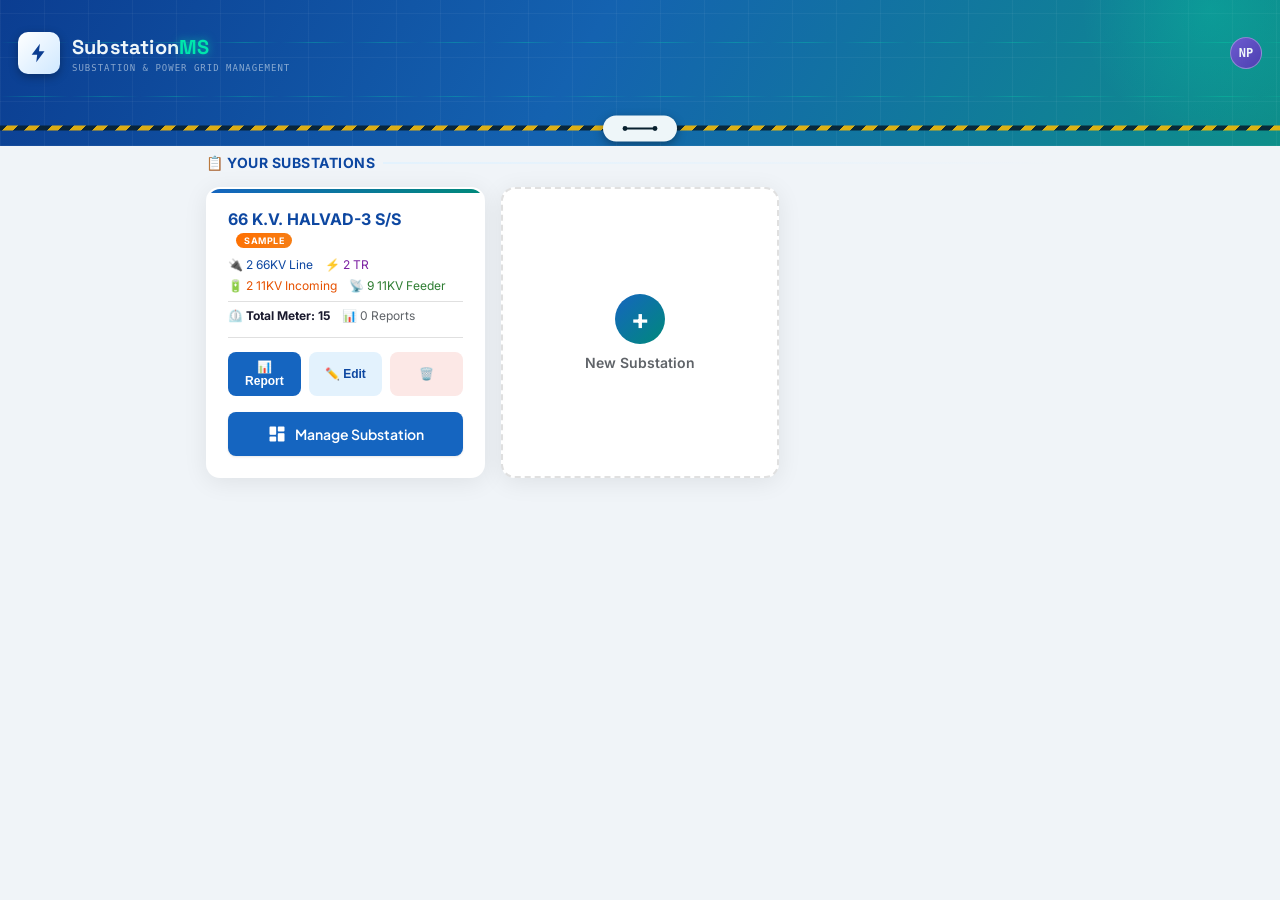
==== index.html @ 4f50a1b6 "feat: Replace top navigation bar with new header design and implement interactive features" ====
<!DOCTYPE html>

<html lang="en">
<head>
<meta charset="utf-8"/>
<meta content="width=device-width, initial-scale=1.0" name="viewport"/>
<title>66 KV Substation - Monthly Report App</title>
<link href="https://fonts.googleapis.com/css2?family=Inter:wght@400;500;600;700;800&amp;display=swap" rel="stylesheet"/>
<link href="https://fonts.googleapis.com/icon?family=Material+Icons+Round" rel="stylesheet"/>
<link href="https://fonts.googleapis.com/css2?family=Plus+Jakarta+Sans:wght@400;500;600;700;800&amp;display=swap" rel="stylesheet"/>
<link href="https://fonts.googleapis.com/css2?family=Space+Grotesk:wght@700&amp;display=swap" rel="stylesheet"/>
<script src="https://cdnjs.cloudflare.com/ajax/libs/html2pdf.js/0.10.1/html2pdf.bundle.min.js"></script>
<link href="css/variables.css" rel="stylesheet"/>
<link href="css/base.css?v=6" rel="stylesheet"/>
<link href="css/forms.css?v=2" rel="stylesheet"/>
<link href="css/dashboard.css?v=10" rel="stylesheet"/>
<link href="css/reports.css" rel="stylesheet"/>
<link href="css/maintenance.css" rel="stylesheet"/>
<link href="css/registers.css?v=4" rel="stylesheet"/>
<link href="css/responsive.css" rel="stylesheet"/>

</head>
<body>
<!-- ===== NEW HEADER ===== -->
<header class="sh-header" id="shHeader">
  <!-- ambient background — always running -->
  <div class="sh-grid"></div>
  <div class="sh-glow"></div>
  <div class="sh-busline b1"></div>
  <div class="sh-busline b2"></div>

  <!-- nameplate -->
  <div class="sh-nameplate">
    <button class="header-back" id="headerBack" onclick="navigateTo('dashboard')" style="display:none; flex-shrink:0; align-items:center; justify-content:center; width: 36px; height: 36px; border-radius: 8px; border: none; background: rgba(255,255,255,0.1); color: #fff; cursor: pointer; font-size: 20px; transition: background 0.2s;">
        <span class="material-icons-round" style="font-size: 20px;">arrow_back</span>
    </button>
    <div class="sh-mark">
      <svg viewBox="0 0 24 24" fill="none">
        <path d="M13 2L4 14h6l-1 8 9-12h-6l1-8z" fill="#0b3d91" />
      </svg>
      <span class="sh-mark-ring"></span>
    </div>
    <div class="sh-id">
      <span class="sh-name">Substation<span style="color: #00e6ac; font-weight: 900; text-shadow: 0 0 8px rgba(0,230,172,0.6);">MS</span></span>
      <span class="sh-tagline">SUBSTATION &amp; POWER GRID MANAGEMENT</span>
      <span id="headerTitle" style="display:none;"></span>
      <span id="headerSubtitle" style="display:none;"></span>
    </div>
    <div class="sh-user">NP</div>
  </div>

  <!-- hazard seam + isolator-lever control -->
  <div class="sh-seam" id="shSeam">
    <div class="sh-hazard"></div>
    <div
      class="sh-lever"
      id="shLever"
      role="button"
      aria-label="Open single line diagram"
    >
      <svg viewBox="0 0 48 18" width="48" height="18">
        <circle cx="9" cy="9" r="2.4" fill="#08202f" />
        <circle cx="39" cy="9" r="2.4" fill="#08202f" />
        <line
          id="shLeverLine"
          x1="9"
          y1="9"
          x2="39"
          y2="9"
          stroke="#08202f"
          stroke-width="2.2"
          stroke-linecap="round"
          style="transform-origin: 9px 9px;"
        />
      </svg>
    </div>
  </div>

  <!-- revealed SLD -->
  <div class="sh-sld-wrap" id="shSldWrap">
    <div class="sh-sld">
      <svg viewBox="0 0 350 300" xmlns="http://www.w3.org/2000/svg">
        <defs>
          <g id="sh-iso">
            <circle cx="0" cy="-7" r="1.8" fill="#eef6f9" />
            <line x1="0" y1="-7" x2="8" y2="7" stroke="#eef6f9" stroke-width="1.4" stroke-linecap="round" />
            <circle cx="8" cy="7" r="1.8" fill="#eef6f9" />
          </g>
          <g id="sh-cb">
            <rect x="-6" y="-6" width="12" height="12" fill="rgba(238,246,249,0.12)" stroke="#eef6f9" stroke-width="1.4" />
          </g>
          <g id="sh-la">
            <line x1="0" y1="0" x2="14" y2="0" stroke="#eef6f9" stroke-width="1.2" />
            <polygon points="14,-5 24,0 14,5" fill="#f2b705" />
            <line x1="24" y1="0" x2="24" y2="6" stroke="#eef6f9" stroke-width="1.2" />
            <line x1="19" y1="9" x2="29" y2="9" stroke="#eef6f9" stroke-width="1.2" />
            <line x1="21.2" y1="12" x2="26.8" y2="12" stroke="#eef6f9" stroke-width="1.2" />
          </g>
        </defs>

        <g stroke="rgba(238,246,249,0.85)" stroke-width="1.4" fill="none" stroke-linecap="round">
          <line x1="175" y1="26" x2="175" y2="2" />
          <line x1="164" y1="26" x2="175" y2="2" />
          <line x1="186" y1="26" x2="175" y2="2" />
          <line x1="166" y1="12" x2="184" y2="12" />
        </g>
        <text x="175" y="-2" text-anchor="middle" class="sh-lbl">66 KV INCOMING</text>

        <path d="M175,26 L175,44" stroke="rgba(238,246,249,0.9)" stroke-width="2" />
        <path d="M175,26 L175,44" class="sh-flow" stroke="#00e6ac" stroke-width="2" />
        <use href="#sh-la" x="175" y="44" />
        <text x="201" y="47" class="sh-lbl">LA</text>

        <path d="M175,44 L175,64" stroke="rgba(238,246,249,0.9)" stroke-width="2" />
        <path d="M175,44 L175,64" class="sh-flow" stroke="#00e6ac" stroke-width="2" />
        <use href="#sh-iso" x="167" y="71" />
        <text x="190" y="74" class="sh-lbl">LINE ISOLATOR</text>

        <path d="M175,78 L175,96" stroke="rgba(238,246,249,0.9)" stroke-width="2" />
        <path d="M175,78 L175,96" class="sh-flow" stroke="#00e6ac" stroke-width="2" />
        <use href="#sh-iso" x="167" y="103" />
        <text x="190" y="106" class="sh-lbl">BUS ISOLATOR</text>

        <path d="M175,110 L175,122" stroke="rgba(238,246,249,0.9)" stroke-width="2" />
        <path d="M175,110 L175,122" class="sh-flow" stroke="#00e6ac" stroke-width="2" />

        <line x1="45" y1="122" x2="305" y2="122" stroke="#f2b705" stroke-width="3.2" stroke-linecap="round" />
        <circle cx="175" cy="122" r="2.4" fill="#f2b705" />
        <text x="175" y="135" text-anchor="middle" class="sh-lbl-bus">66 KV BUS</text>

        <path d="M175,122 L175,146" stroke="rgba(238,246,249,0.9)" stroke-width="2" />
        <path d="M175,122 L175,146" class="sh-flow sh-slow" stroke="#00e6ac" stroke-width="2" />
        <use href="#sh-iso" x="167" y="153" />
        <text x="190" y="156" class="sh-lbl">TR ISOLATOR</text>

        <path d="M175,160 L175,176" stroke="rgba(238,246,249,0.9)" stroke-width="2" />
        <path d="M175,160 L175,176" class="sh-flow sh-slow" stroke="#00e6ac" stroke-width="2" />
        <use href="#sh-cb" x="175" y="182" />
        <text x="190" y="185" class="sh-lbl">TR BREAKER</text>

        <path d="M175,188 L175,200" stroke="rgba(238,246,249,0.9)" stroke-width="2" />
        <path d="M175,188 L175,200" class="sh-flow sh-slow" stroke="#00e6ac" stroke-width="2" />
        <use href="#sh-la" x="175" y="200" />
        <text x="201" y="203" class="sh-lbl">LA</text>

        <path d="M175,200 L175,214" stroke="rgba(238,246,249,0.9)" stroke-width="2" />
        <path d="M175,200 L175,214" class="sh-flow sh-slow" stroke="#00e6ac" stroke-width="2" />

        <circle cx="175" cy="226" r="12" fill="rgba(238,246,249,0.1)" stroke="#eef6f9" stroke-width="1.6" />
        <circle cx="175" cy="242" r="12" fill="rgba(238,246,249,0.1)" stroke="#eef6f9" stroke-width="1.6" />
        <text x="201" y="236" class="sh-lbl">TRANSFORMER</text>
        <text x="201" y="245" class="sh-lbl-mini">66 / 11 KV</text>

        <path d="M175,254 L175,268" stroke="rgba(238,246,249,0.9)" stroke-width="2" />
        <path d="M175,254 L175,268" class="sh-flow" stroke="#5be8ff" stroke-width="2" />

        <line x1="70" y1="268" x2="280" y2="268" stroke="#f2b705" stroke-width="3" stroke-linecap="round" />
        <circle cx="175" cy="268" r="2.2" fill="#f2b705" />
        <text x="175" y="281" text-anchor="middle" class="sh-lbl-bus">11 KV BUS</text>

        <path d="M100,268 C90,280 82,285 70,290" stroke="rgba(238,246,249,0.85)" stroke-width="1.3" />
        <path d="M100,268 C90,280 82,285 70,290" class="sh-flow" stroke="#5be8ff" stroke-width="1.3" />
        <path d="M175,272 L175,292" stroke="rgba(238,246,249,0.85)" stroke-width="1.3" />
        <path d="M175,272 L175,292" class="sh-flow sh-slow" stroke="#5be8ff" stroke-width="1.3" />
        <path d="M250,268 C260,280 268,285 280,290" stroke="rgba(238,246,249,0.85)" stroke-width="1.3" />
        <path d="M250,268 C260,280 268,285 280,290" class="sh-flow" stroke="#5be8ff" stroke-width="1.3" />

        <text x="175" y="299" text-anchor="middle" class="sh-lbl-mini">11 KV FEEDERS TO DISTRIBUTION</text>
      </svg>
    </div>
  </div>
</header>
<main id="main-content"></main>
<!-- ===== PAGE: Dashboard Overview ===== -->

<!-- ===== PAGE: Substations (Main App) ===== -->
<!-- /pageSubstations -->
<!-- ===== PAGE: Reports ===== -->

<!-- ===== PAGE: Notifications ===== -->

<!-- ===== PAGE: Settings ===== -->

<!-- ===== GENERIC REGISTER MODAL ===== -->
<div class="modal" id="genericRegisterModal">
    <div class="modal-content" style="max-width: 700px;">
        <div class="modal-header">
            <h2 class="modal-title">Register Entry Form</h2>
            <button class="modal-close" onclick="closeRegisterEntryModal()">
                <span class="material-icons-round">close</span>
            </button>
        </div>
        <div class="modal-body">
            <div class="form-grid">
                <div class="form-group">
                    <label class="form-label">Entry Date *</label>
                    <input type="date" class="form-control" id="regEntryDate" required>
                </div>
                <div class="form-group">
                    <label class="form-label">Entry Time *</label>
                    <input type="time" class="form-control" id="regEntryTime" required>
                </div>
                <div class="form-group">
                    <label class="form-label">Shift *</label>
                    <select class="form-control" id="regEntryShift" required>
                        <option value="">Select Shift</option>
                        <option value="1">Shift 1 (08:00 to 16:00)</option>
                        <option value="2">Shift 2 (16:00 to 00:00)</option>
                        <option value="3">Shift 3 (00:00 to 08:00)</option>
                        <option value="G">General Shift</option>
                    </select>
                </div>
                <div class="form-group">
                    <label class="form-label">Created By</label>
                    <input type="text" class="form-control" value="Nupesh Patel" disabled>
                </div>
                
                <!-- Dynamic Fields Placeholder -->
                <div id="dynamicFormFieldsContainer" style="display: contents;">
                    <!-- Register specific fields injected here via registersModule.js -->
                </div>

                <div class="form-group" style="grid-column: 1 / -1;">
                    <label class="form-label">Remarks / Description</label>
                    <textarea class="form-control" id="regEntryRemarks" rows="3" placeholder="Enter remarks or detailed description..."></textarea>
                </div>
                <div class="form-group" style="grid-column: 1 / -1;">
                    <label class="form-label">Attachments (Images/Documents)</label>
                    <input type="file" class="form-control" multiple>
                    <small style="color: var(--text-secondary); margin-top: 4px; display: block;">Supported files: JPG, PNG, PDF (Max 5MB)</small>
                </div>
            </div>
        </div>
        <div class="modal-footer">
            <button class="btn btn-outline" onclick="closeRegisterEntryModal()">Cancel</button>
            <button class="btn btn-outline">Save Draft</button>
            <button class="btn btn-primary" onclick="saveRegisterEntry()">Submit Entry</button>
        </div>
    </div>
</div>

<!-- Toast -->
<div class="toast" id="toast"></div>
<script src="js/pages/pageSubstations.js?v=11"></script><script src="js/pages/pageSettings.js"></script><script src="js/utils.js?v=19"></script>
<script src="js/dashboard.js"></script>
<script src="js/setup.js"></script>
<script src="js/reports.js?v=2"></script>
<script src="js/config/registerFieldsConfig.js?v=7"></script>
<script src="js/pages/registersModule.js?v=13"></script>
<script src="js/maintenance.js"></script>
<script src="js/app.js?v=3"></script>

</body>
</html>
---- css/variables.css ----
/* ===== CSS VARIABLES ===== */
        :root {
            --primary: #1565c0;
            --primary-dark: #0d47a1;
            --primary-light: #e3f2fd;
            --accent: #00897b;
            --accent-dark: #00695c;
            --success: #2e7d32;
            --danger: #c62828;
            --danger-light: #ffebee;
            --warning: #f57f17;
            --bg: #f0f4f8;
            --card: #ffffff;
            --text: #1a1a2e;
            --text-secondary: #5f6368;
            --border: #e0e0e0;
            --shadow: 0 4px 24px rgba(0,0,0,0.08);
            --shadow-lg: 0 8px 40px rgba(0,0,0,0.12);
            --radius: 14px;
            --radius-sm: 8px;
            --transition: 0.3s cubic-bezier(0.4, 0, 0.2, 1);
            --nav-height: 64px;
            --primary-hover: #f0f6ff;
            --surface: #ffffff;
            --surface-variant: #f5f7fa;
            --on-surface: #1d1d1f;
            --on-surface-secondary: #5f6368;
            --on-surface-tertiary: #9aa0a6;
            --border-light: #f1f3f4;
            --shadow-sm: 0 1px 3px rgba(0,0,0,0.06), 0 1px 2px rgba(0,0,0,0.04);
            --shadow-md: 0 4px 16px rgba(0,0,0,0.08), 0 1px 4px rgba(0,0,0,0.04);
            --shadow-xl: 0 20px 60px rgba(0,0,0,0.15);
            --radius-xs: 6px;
            --radius-full: 100px;
            --transition-smooth: 0.3s cubic-bezier(0.4, 0, 0.2, 1);
            --badge-bg: #d93025;
            --danger-light: #fce8e6;
        }
---- css/base.css ----
/* ===== RESET & BASE ===== */
        *, *::before, *::after { box-sizing: border-box; margin: 0; padding: 0; }
        body {
            font-family: 'Inter', -apple-system, BlinkMacSystemFont, sans-serif;
            background: var(--bg);
            color: var(--text);
            min-height: 100vh;
            -webkit-tap-highlight-color: transparent;
        }

        /* ===== APP HEADER ===== */
        .app-header {
            background: linear-gradient(135deg, #0d47a1 0%, #1565c0 40%, #00897b 100%);
            color: white;
            padding: 20px;
            text-align: center;
            position: relative;
            top: auto;
            z-index: 99;
            box-shadow: 0 4px 20px rgba(13,71,161,0.3);
        }
        .app-header h1 {
            font-size: 20px;
            font-weight: 800;
            letter-spacing: 0.5px;
            display: flex;
            align-items: center;
            justify-content: center;
            gap: 8px;
        }
        .app-header .subtitle {
            font-size: 12px;
            opacity: 0.85;
            margin-top: 4px;
            font-weight: 500;
        }
        .header-back {
            position: absolute;
            left: 16px;
            top: 50%;
            transform: translateY(-50%);
            background: rgba(255,255,255,0.2);
            border: none;
            color: white;
            width: 38px;
            height: 38px;
            border-radius: 50%;
            font-size: 20px;
            cursor: pointer;
            display: flex;
            align-items: center;
            justify-content: center;
            transition: var(--transition);
            backdrop-filter: blur(4px);
        }
        .header-back:hover { background: rgba(255,255,255,0.35); }
        .header-back:active { transform: translateY(-50%) scale(0.92); }

        /* ===== CONTENT AREA ===== */
        .content { max-width: 900px; margin: 0 auto; padding: 40px 16px 100px 16px; }

        /* ===== VIEW TRANSITIONS ===== */
        .view { display: none; animation: fadeSlideIn 0.35s ease; }
        .view.active { display: block; }
        @keyframes fadeSlideIn {
            from { opacity: 0; transform: translateY(16px); }
            to { opacity: 1; transform: translateY(0); }
        }

        /* ===== SECTION TITLE ===== */
        .section-title {
            font-size: 14px;
            font-weight: 700;
            color: var(--primary-dark);
            margin: 0px 0 16px;
            display: flex;
            align-items: center;
            gap: 8px;
            text-transform: uppercase;
            letter-spacing: 0.5px;
        }
        .section-title::after {
            content: '';
            flex: 1;
            height: 2px;
            background: linear-gradient(90deg, var(--primary-light), transparent);
        }

        /* ===== BUTTONS ===== */
        .btn {
            display: inline-flex;
            align-items: center;
            justify-content: center;
            gap: 6px;
            padding: 12px 24px;
            border: none;
            border-radius: var(--radius-sm);
            font-size: 14px;
            font-weight: 600;
            font-family: 'Inter', sans-serif;
            cursor: pointer;
            transition: var(--transition);
            text-transform: uppercase;
            letter-spacing: 0.3px;
        }
        .btn:active { transform: scale(0.96); }
        .btn-primary { background: linear-gradient(135deg, var(--primary), var(--primary-dark)); color: white; }
        .btn-primary:hover { box-shadow: 0 4px 16px rgba(21,101,192,0.3); }
        .btn-success { background: linear-gradient(135deg, var(--success), var(--accent-dark)); color: white; }
        .btn-success:hover { box-shadow: 0 4px 16px rgba(46,125,50,0.3); }
        .btn-danger { background: var(--danger); color: white; }
        .btn-danger:hover { box-shadow: 0 4px 16px rgba(198,40,40,0.3); }
        .btn-outline {
            background: transparent;
            color: var(--primary);
            border: 2px solid var(--primary);
        }
        .btn-outline:hover { background: var(--primary-light); }
        .btn-add {
            background: var(--primary-light);
            color: var(--primary-dark);
            padding: 10px 16px;
            font-size: 13px;
            width: 100%;
            border: 2px dashed var(--primary);
            border-radius: var(--radius-sm);
        }
        .btn-add:hover { background: #bbdefb; }
        .btn-group { display: flex; gap: 10px; flex-wrap: wrap; margin-top: 20px; }
        .btn-group .btn { flex: 1; min-width: 120px; }

        /* ===== TOAST ===== */
        .toast {
            position: fixed;
            bottom: 30px;
            left: 50%;
            transform: translateX(-50%) translateY(100px);
            background: #323232;
            color: white;
            padding: 14px 28px;
            border-radius: 50px;
            font-size: 14px;
            font-weight: 600;
            z-index: 9999;
            transition: transform 0.4s cubic-bezier(0.4, 0, 0.2, 1);
            box-shadow: 0 6px 20px rgba(0,0,0,0.25);
        }
        .toast.show { transform: translateX(-50%) translateY(0); }

        /* ===== EMPTY STATE ===== */
        .empty-state {
            text-align: center;
            padding: 40px 20px;
            color: var(--text-secondary);
        }
        .empty-state .empty-icon { font-size: 48px; margin-bottom: 12px; opacity: 0.5; }
        .empty-state p { font-size: 14px; }

        /* ===== SAMPLE BADGE ===== */
        .badge-sample {
            display: inline-block;
            background: linear-gradient(135deg, #ff6f00, #f57f17);
            color: white;
            font-size: 9px;
            font-weight: 700;
            padding: 2px 8px;
            border-radius: 20px;
            text-transform: uppercase;
            letter-spacing: 0.5px;
            margin-left: 8px;
            vertical-align: middle;
        }

        /* ===== SH HEADER (REPLACED TOP NAV) ===== */
        .sh-header {
          position: relative;
          overflow: hidden;
          padding: 0;
          transition-property: height;
          transition-timing-function: cubic-bezier(0.65, 0, 0.35, 1);
          background: linear-gradient(120deg, #0b3d91 0%, #1462b0 45%, #0e8f8a 100%);
          font-family: 'Inter', sans-serif;
          width: 100%;
          z-index: 1000;
        }

        .sh-grid {
          position: absolute; inset: 0;
          background-image:
            repeating-linear-gradient(90deg, rgba(255,255,255,0.045) 0 1px, transparent 1px 44px),
            repeating-linear-gradient(0deg, rgba(255,255,255,0.045) 0 1px, transparent 1px 44px);
          animation: shGridDrift 20s linear infinite;
        }
        @keyframes shGridDrift {
          0% { background-position: 0 0, 0 0; }
          100% { background-position: 44px 44px, 44px 44px; }
        }

        .sh-glow {
          position: absolute; width: 260px; height: 260px; border-radius: 50%;
          top: -120px; right: -60px;
          background: radial-gradient(circle, rgba(0,230,172,0.22) 0%, transparent 70%);
          animation: shBreathe 6s ease-in-out infinite;
        }
        @keyframes shBreathe { 0%,100% { opacity: 0.6; transform: scale(1); } 50% { opacity: 1; transform: scale(1.08); } }

        .sh-busline {
          position: absolute; left: 0; right: 0; height: 1px;
          background: linear-gradient(90deg, transparent, rgba(0,230,172,0.55), transparent);
          background-size: 70px 100%;
          animation: shBusFlow 3.2s linear infinite;
          opacity: 0.5;
        }
        .sh-busline.b1 { top: 42px; animation-duration: 3.6s; }
        .sh-busline.b2 { top: 96px; animation-duration: 2.8s; animation-delay: 0.8s; }
        @keyframes shBusFlow { 0% { background-position: -70px 0; } 100% { background-position: 500px 0; } }

        .sh-nameplate {
          position: relative; z-index: 3;
          display: flex; align-items: center; gap: 12px;
          padding: 18px 18px 20px;
          height: 108px; /* 128 - 20 */
          box-sizing: border-box;
        }
        .sh-mark {
          position: relative; flex-shrink: 0;
          width: 42px; height: 42px; border-radius: 10px;
          background: linear-gradient(135deg, #ffffff 0%, #cfe8ff 100%);
          display: flex; align-items: center; justify-content: center;
          box-shadow: 0 3px 10px rgba(0,0,0,0.3);
        }
        .sh-mark svg { width: 22px; height: 22px; }
        .sh-mark-ring {
          position: absolute; inset: -4px; border-radius: 14px;
          border: 1.5px solid rgba(124,255,203,0.75);
          opacity: 0; animation: shRing 2.4s ease-out infinite;
        }
        @keyframes shRing { 0% { opacity: 0.6; transform: scale(0.88); } 70%,100% { opacity: 0; transform: scale(1.3); } }

        .sh-id { display: flex; flex-direction: column; gap: 3px; min-width: 0; flex: 1; }
        .sh-name {
          font-family: 'Space Grotesk', sans-serif; font-weight: 700;
          font-size: 20px; color: #eef6f9; letter-spacing: 0.2px;
        }
        .sh-tagline {
          font-family: 'IBM Plex Mono', monospace; font-weight: 500;
          font-size: 9px; letter-spacing: 1px; color: rgba(238,246,249,0.55);
          white-space: nowrap; overflow: hidden; text-overflow: ellipsis;
        }
        .sh-user {
          flex-shrink: 0; width: 32px; height: 32px; border-radius: 50%;
          background: linear-gradient(135deg, #6d5bd0, #4c3fb0);
          color: #eef6f9; font-family: 'IBM Plex Mono', monospace; font-weight: 600; font-size: 12px;
          display: flex; align-items: center; justify-content: center;
          border: 1.5px solid rgba(238,246,249,0.35);
        }

        .sh-seam {
          position: absolute; left: 0; right: 0; z-index: 5;
          transform: translateY(-50%);
          transition: top 0.48s cubic-bezier(0.65,0,0.35,1);
        }
        .sh-hazard {
          height: 5px;
          background: repeating-linear-gradient(-45deg, #f2b705 0 8px, #08202f 8px 16px);
          opacity: 0.9;
        }
        .sh-lever {
          position: absolute; top: 50%; left: 50%; transform: translate(-50%, -50%);
          display: flex; align-items: center; justify-content: center;
          width: 74px; height: 26px;
          background: #eef6f9;
          border-radius: 999px;
          box-shadow: 0 3px 10px rgba(0,0,0,0.35);
          cursor: grab; touch-action: none;
        }
        .sh-lever.is-dragging { cursor: grabbing; box-shadow: 0 5px 14px rgba(0,0,0,0.45); }

        .sh-sld-wrap { position: absolute; left: 0; right: 0; overflow: hidden; z-index: 2; }
        .sh-sld { width: 100%; padding: 6px 14px 0; box-sizing: border-box; }
        .sh-sld svg { width: 100%; height: auto; display: block; max-width: 500px; margin: 0 auto; }

        .sh-flow { stroke-dasharray: 5 6; animation: shDash 1.1s linear infinite; }
        .sh-flow.sh-slow { animation-duration: 1.5s; }
        @keyframes shDash { to { stroke-dashoffset: -110; } }

        .sh-lbl { font-family: 'IBM Plex Mono', monospace; font-size: 7px; font-weight: 600; fill: rgba(238,246,249,0.9); letter-spacing: 0.2px; }
        .sh-lbl-mini { font-family: 'IBM Plex Mono', monospace; font-size: 6px; font-weight: 500; fill: rgba(238,246,249,0.55); letter-spacing: 0.2px; }
        .sh-lbl-bus { font-family: 'Space Grotesk', sans-serif; font-size: 8.5px; font-weight: 700; fill: #f2b705; }

        @media (prefers-reduced-motion: reduce) {
          .sh-grid, .sh-glow, .sh-busline, .sh-mark-ring, .sh-flow { animation: none !important; }
        }

        /* === CENTER: Navigation Menu === */
        .nav-menu {
            display: flex;
            align-items: center;
            gap: 2px;
            margin: 0 auto;
            padding: 0 16px;
        }
        .nav-menu-item {
            display: flex;
            align-items: center;
            gap: 7px;
            padding: 8px 16px;
            border-radius: var(--radius-sm);
            text-decoration: none;
            font-size: 13.5px;
            font-weight: 600;
            color: var(--on-surface-secondary);
            transition: all var(--transition);
            position: relative;
            white-space: nowrap;
            cursor: pointer;
            border: none;
            background: none;
            letter-spacing: -0.01em;
        }
        .nav-menu-item .material-icons-round {
            font-size: 19px;
            transition: color var(--transition);
        }
        .nav-menu-item:hover {
            background: var(--primary-hover);
            color: var(--primary);
        }
        .nav-menu-item::after {
            content: '';
            position: absolute;
            bottom: -12px;
            left: 50%;
            transform: translateX(-50%) scaleX(0);
            width: 60%;
            height: 3px;
            background: var(--primary);
            border-radius: 3px 3px 0 0;
            transition: transform var(--transition-smooth);
        }
        .nav-menu-item.active {
            color: var(--primary);
            background: var(--primary-light);
        }
        .nav-menu-item.active::after {
            transform: translateX(-50%) scaleX(1);
        }
        .nav-menu-item:active {
            transform: scale(0.96);
        }

        /* === RIGHT: Actions === */
        .nav-actions {
            display: flex;
            align-items: center;
            gap: 6px;
            flex-shrink: 0;
        }

        /* Search Bar */
        .nav-search {
            position: relative;
            margin-right: 4px;
        }
        .nav-search-input {
            width: 220px;
            padding: 9px 14px 9px 38px;
            border: 1.5px solid var(--border);
            border-radius: var(--radius-full);
            font-size: 13px;
            font-family: inherit;
            font-weight: 500;
            color: var(--on-surface);
            background: var(--surface-variant);
            transition: all var(--transition-smooth);
            outline: none;
        }
        .nav-search-input::placeholder {
            color: var(--on-surface-tertiary);
        }
        .nav-search-input:focus {
            width: 280px;
            background: var(--surface);
            border-color: var(--primary);
            box-shadow: 0 0 0 3px rgba(21,101,192,0.1);
        }
        .nav-search-icon {
            position: absolute;
            left: 12px;
            top: 50%;
            transform: translateY(-50%);
            color: var(--on-surface-tertiary);
            font-size: 18px;
            pointer-events: none;
            transition: color var(--transition);
        }
        .nav-search-input:focus + .nav-search-icon {
            color: var(--primary);
        }
        .search-shortcut {
            position: absolute;
            right: 10px;
            top: 50%;
            transform: translateY(-50%);
            padding: 2px 7px;
            font-size: 10px;
            font-weight: 700;
            color: var(--on-surface-tertiary);
            background: var(--surface);
            border: 1px solid var(--border);
            border-radius: 4px;
            pointer-events: none;
            letter-spacing: 0.5px;
        }

        /* Icon Buttons */
        .nav-icon-btn {
            position: relative;
            display: flex;
            align-items: center;
            justify-content: center;
            width: 40px;
            height: 40px;
            border: none;
            background: transparent;
            border-radius: 50%;
            cursor: pointer;
            color: var(--on-surface-secondary);
            font-size: 22px;
            transition: all var(--transition);
        }
        .nav-icon-btn:hover {
            background: var(--surface-variant);
            color: var(--on-surface);
        }
        .nav-icon-btn:active {
            transform: scale(0.92);
            background: var(--border-light);
        }
        /* Ripple effect */
        .nav-icon-btn::before {
            content: '';
            position: absolute;
            inset: 0;
            border-radius: 50%;
            background: var(--primary);
            opacity: 0;
            transform: scale(0);
            transition: all 0.4s ease;
        }
        .nav-icon-btn:active::before {
            opacity: 0.1;
            transform: scale(1);
            transition: 0s;
        }

        /* Notification Badge */
        .nav-badge {
            position: absolute;
            top: 6px;
            right: 6px;
            min-width: 18px;
            height: 18px;
            padding: 0 5px;
            background: var(--badge-bg);
            color: white;
            font-size: 10px;
            font-weight: 800;
            border-radius: 10px;
            display: flex;
            align-items: center;
            justify-content: center;
            border: 2px solid var(--surface);
            line-height: 1;
            animation: badgePop 0.3s cubic-bezier(0.4, 0, 0.2, 1);
        }
        @keyframes badgePop {
            0% { transform: scale(0); }
            60% { transform: scale(1.2); }
            100% { transform: scale(1); }
        }

        /* Divider */
        .nav-divider {
            width: 1px;
            height: 28px;
            background: var(--border);
            margin: 0 6px;
            flex-shrink: 0;
        }

        /* === Profile Section === */
        .nav-profile {
            display: flex;
            align-items: center;
            gap: 10px;
            padding: 5px 10px 5px 5px;
            border-radius: var(--radius-full);
            cursor: pointer;
            transition: all var(--transition);
            position: relative;
            border: none;
            background: none;
        }
        .nav-profile:hover {
            background: var(--surface-variant);
        }
        .nav-profile-avatar {
            width: 34px;
            height: 34px;
            border-radius: 50%;
            background: linear-gradient(135deg, #667eea, #764ba2);
            display: flex;
            align-items: center;
            justify-content: center;
            color: white;
            font-size: 14px;
            font-weight: 700;
            flex-shrink: 0;
            box-shadow: 0 2px 6px rgba(102,126,234,0.3);
        }
        .nav-profile-info {
            text-align: left;
            line-height: 1;
        }
        .nav-profile-name {
            font-size: 13px;
            font-weight: 700;
            color: var(--on-surface);
            margin-bottom: 2px;
        }
        .nav-profile-role {
            font-size: 10.5px;
            font-weight: 500;
            color: var(--on-surface-tertiary);
            letter-spacing: 0.02em;
        }
        .nav-profile-arrow {
            font-size: 18px;
            color: var(--on-surface-tertiary);
            transition: transform var(--transition);
        }
        .nav-profile.open .nav-profile-arrow {
            transform: rotate(180deg);
        }

        /* === Profile Dropdown === */
        .profile-dropdown {
            position: absolute;
            top: calc(100% + 8px);
            right: 0;
            width: 240px;
            background: var(--surface);
            border: 1px solid var(--border);
            border-radius: var(--radius);
            box-shadow: var(--shadow-lg);
            opacity: 0;
            visibility: hidden;
            transform: translateY(-8px) scale(0.97);
            transition: all var(--transition-smooth);
            overflow: hidden;
            z-index: 1001;
        }
        .profile-dropdown.show {
            opacity: 1;
            visibility: visible;
            transform: translateY(0) scale(1);
        }
        .dropdown-header {
            padding: 16px;
            border-bottom: 1px solid var(--border-light);
            display: flex;
            align-items: center;
            gap: 12px;
        }
        .dropdown-header-avatar {
            width: 42px;
            height: 42px;
            border-radius: 50%;
            background: linear-gradient(135deg, #667eea, #764ba2);
            display: flex;
            align-items: center;
            justify-content: center;
            color: white;
            font-size: 16px;
            font-weight: 700;
            flex-shrink: 0;
        }
        .dropdown-header-info {
            min-width: 0;
        }
        .dropdown-header-name {
            font-size: 14px;
            font-weight: 700;
            color: var(--on-surface);
            white-space: nowrap;
            overflow: hidden;
            text-overflow: ellipsis;
        }
        .dropdown-header-email {
            font-size: 11.5px;
            color: var(--on-surface-tertiary);
            white-space: nowrap;
            overflow: hidden;
            text-overflow: ellipsis;
        }
        .dropdown-items {
            padding: 6px;
        }
        .dropdown-item {
            display: flex;
            align-items: center;
            gap: 12px;
            padding: 10px 12px;
            border-radius: var(--radius-xs);
            font-size: 13px;
            font-weight: 500;
            color: var(--on-surface-secondary);
            cursor: pointer;
            transition: all var(--transition);
            text-decoration: none;
            border: none;
            background: none;
            width: 100%;
        }
        .dropdown-item:hover {
            background: var(--surface-variant);
            color: var(--on-surface);
        }
        .dropdown-item .material-icons-round {
            font-size: 18px;
            color: var(--on-surface-tertiary);
        }
        .dropdown-item:hover .material-icons-round {
            color: var(--primary);
        }
        .dropdown-divider {
            height: 1px;
            background: var(--border-light);
            margin: 4px 6px;
        }
        .dropdown-item.danger {
            color: var(--danger);
        }
        .dropdown-item.danger:hover {
            background: var(--danger-light);
            color: var(--danger);
        }
        .dropdown-item.danger .material-icons-round {
            color: var(--danger);
        }

        /* ===== DEMO CONTENT ===== */
        .page-content {
            max-width: 1200px;
            margin: 0 auto;
            padding: 32px 24px;
        }
        .demo-hero {
            text-align: center;
            padding: 60px 20px 40px;
        }
        .demo-hero h1 {
            font-size: 32px;
            font-weight: 800;
            color: var(--on-surface);
            letter-spacing: -0.03em;
            margin-bottom: 12px;
        }
        .demo-hero p {
            font-size: 16px;
            color: var(--on-surface-secondary);
            max-width: 500px;
            margin: 0 auto;
            line-height: 1.6;
        }

        /* ===== NOTIFICATION PANEL ===== */
        .notification-panel {
            position: absolute;
            top: calc(100% + 8px);
            right: 0;
            width: 360px;
            max-height: 460px;
            background: var(--surface);
            border: 1px solid var(--border);
            border-radius: var(--radius);
            box-shadow: var(--shadow-lg);
            opacity: 0;
            visibility: hidden;
            transform: translateY(-8px) scale(0.97);
            transition: all var(--transition-smooth);
            z-index: 1001;
            overflow: hidden;
            display: flex;
            flex-direction: column;
        }
        .notification-panel.show {
            opacity: 1;
            visibility: visible;
            transform: translateY(0) scale(1);
        }
        .notif-header {
            display: flex;
            align-items: center;
            justify-content: space-between;
            padding: 14px 16px;
            border-bottom: 1px solid var(--border-light);
        }
        .notif-header h3 {
            font-size: 14px;
            font-weight: 700;
        }
        .notif-mark-read {
            font-size: 12px;
            font-weight: 600;
            color: var(--primary);
            cursor: pointer;
            border: none;
            background: none;
            transition: color var(--transition);
        }
        .notif-mark-read:hover {
            color: var(--primary-dark);
        }
        .notif-list {
            flex: 1;
            overflow-y: auto;
        }
        .notif-item {
            display: flex;
            gap: 12px;
            padding: 12px 16px;
            cursor: pointer;
            transition: background var(--transition);
            border-bottom: 1px solid var(--border-light);
        }
        .notif-item:last-child {
            border-bottom: none;
        }
        .notif-item:hover {
            background: var(--surface-variant);
        }
        .notif-item.unread {
            background: #f0f6ff;
        }
        .notif-item.unread:hover {
            background: #e3eefa;
        }
        .notif-icon {
            width: 36px;
            height: 36px;
            border-radius: 50%;
            display: flex;
            align-items: center;
            justify-content: center;
            flex-shrink: 0;
            font-size: 18px;
        }
        .notif-icon.alert { background: var(--danger-light); color: var(--danger); }
        .notif-icon.info { background: var(--primary-light); color: var(--primary); }
        .notif-icon.success { background: #e8f5e9; color: var(--success); }
        .notif-icon.warning { background: #fff8e1; color: #f57c00; }
        .notif-content {
            min-width: 0;
            flex: 1;
        }
        .notif-title {
            font-size: 13px;
            font-weight: 600;
            color: var(--on-surface);
            margin-bottom: 2px;
        }
        .notif-desc {
            font-size: 12px;
            color: var(--on-surface-secondary);
            line-height: 1.4;
        }
        .notif-time {
            font-size: 11px;
            color: var(--on-surface-tertiary);
            margin-top: 4px;
        }
        .notif-dot {
            width: 8px;
            height: 8px;
            background: var(--primary);
            border-radius: 50%;
            flex-shrink: 0;
            margin-top: 4px;
        }
        .notif-footer {
            padding: 10px 16px;
            text-align: center;
            border-top: 1px solid var(--border-light);
        }
        .notif-footer a {
            font-size: 12px;
            font-weight: 600;
            color: var(--primary);
            text-decoration: none;
        }
        .notif-footer a:hover {
            text-decoration: underline;
        }

        @media (max-width: 700px) {
            .notification-panel {
                position: fixed;
                top: var(--nav-height);
                right: 8px;
                left: 8px;
                width: auto;
                max-height: 70vh;
            }
        }

        /* ===== TOOLTIP ===== */
        [data-tooltip] {
            position: relative;
        }
        [data-tooltip]::after {
            content: attr(data-tooltip);
            position: absolute;
            bottom: -34px;
            left: 50%;
            transform: translateX(-50%) translateY(-4px);
            padding: 5px 10px;
            background: #333;
            color: white;
            font-size: 11px;
            font-weight: 600;
            border-radius: 6px;
            white-space: nowrap;
            opacity: 0;
            pointer-events: none;
            transition: all var(--transition);
            z-index: 1002;
        }
        [data-tooltip]:hover::after {
            opacity: 1;
            transform: translateX(-50%) translateY(0);
        }

        /* ===== MODAL CSS ===== */
        .modal {
            display: none; 
            position: fixed; 
            z-index: 1000; 
            left: 0; 
            top: 0; 
            width: 100%; 
            height: 100%; 
            overflow: auto; 
            background-color: rgba(0,0,0,0.5);
            backdrop-filter: blur(4px);
        }
        .form-section-overlay {
            position: fixed;
            top: 0;
            left: 0;
            width: 100%;
            height: 100%;
            background-color: rgba(0,0,0,0.5);
            z-index: 999;
            overflow-y: auto;
            backdrop-filter: blur(4px);
        }
        .modal-content {
            background-color: var(--surface);
            margin: 5% auto;
            padding: 24px;
            border: 1px solid var(--border);
            width: 90%;
            max-width: 600px;
            border-radius: var(--radius);
            box-shadow: var(--shadow-xl);
            position: relative;
            animation: fadeSlideIn 0.3s ease;
        }
        .modal-header {
            display: flex;
            justify-content: space-between;
            align-items: center;
            margin-bottom: 20px;
            border-bottom: 1px solid var(--border-light);
            padding-bottom: 12px;
        }
        .modal-title {
            font-size: 18px;
            font-weight: 700;
            color: var(--primary-dark);
        }
        .close-modal {
            color: var(--on-surface-tertiary);
            font-size: 24px;
            font-weight: bold;
            cursor: pointer;
            background: none;
            border: none;
        }
        .close-modal:hover { color: var(--danger); }
        .eq-form-grid {
            display: grid;
            grid-template-columns: 1fr 1fr;
            gap: 16px;
        }
---- css/forms.css ----
/* ===== FORM STYLES ===== */
        .form-card {
            background: var(--card);
            border-radius: var(--radius);
            padding: 20px;
            box-shadow: var(--shadow);
            margin-bottom: 16px;
        }
        .form-group { margin-bottom: 16px; }
        .form-grid {
            display: grid;
            grid-template-columns: repeat(2, 1fr);
            gap: 16px;
        }
        @media (max-width: 767px) {
            .form-grid {
                grid-template-columns: 1fr;
            }
        }
        .form-label {
            display: block;
            font-size: 12px;
            font-weight: 600;
            color: var(--text-secondary);
            margin-bottom: 6px;
            text-transform: uppercase;
            letter-spacing: 0.5px;
        }
        .form-input, .form-select, .form-control {
            width: 100%;
            padding: 12px 14px;
            border: 2px solid var(--border);
            border-radius: var(--radius-sm);
            font-size: 15px;
            font-family: 'Inter', sans-serif;
            font-weight: 500;
            color: var(--text);
            background: white;
            transition: var(--transition);
            -webkit-appearance: none;
        }
        .form-input:focus, .form-select:focus, .form-control:focus {
            outline: none;
            border-color: var(--primary);
            box-shadow: 0 0 0 3px rgba(21,101,192,0.12);
        }

        /* ===== DYNAMIC LIST ITEMS ===== */
        .list-item {
            background: #f8fafc;
            border: 1px solid var(--border);
            border-radius: var(--radius-sm);
            padding: 12px;
            margin-bottom: 10px;
            display: grid;
            gap: 10px;
            align-items: end;
            animation: fadeSlideIn 0.25s ease;
        }
        .list-item-3col { grid-template-columns: 2fr 1fr auto; }
        .list-item-4col { grid-template-columns: 2fr 0.8fr 1.2fr auto; }
        .list-item-tr { grid-template-columns: 1fr 1fr 1fr auto; }
        .list-item-opp { grid-template-columns: 1.5fr 1.5fr auto; }
        .list-item .form-input, .list-item .form-select {
            padding: 10px;
            font-size: 13px;
        }
        .list-item .form-label { margin-bottom: 4px; font-size: 10px; }
        .btn-remove {
            width: 36px; height: 36px;
            border: none;
            background: var(--danger-light);
            color: var(--danger);
            border-radius: 50%;
            font-size: 18px;
            cursor: pointer;
            transition: var(--transition);
            display: flex;
            align-items: center;
            justify-content: center;
            flex-shrink: 0;
            align-self: end;
        }
        .btn-remove:hover { background: #ffcdd2; }

        /* ===== MONTH INPUT ===== */
        .month-bar {
            background: var(--card);
            border-radius: var(--radius);
            box-shadow: var(--shadow);
            padding: 16px;
            margin-bottom: 16px;
            display: flex;
            align-items: center;
            gap: 12px;
            flex-wrap: wrap;
        }
        .month-bar label { font-weight: 700; font-size: 14px; color: var(--primary-dark); white-space: nowrap; }
        .month-bar input {
            padding: 10px 16px;
            border: 2px solid var(--primary);
            border-radius: var(--radius-sm);
            font-size: 16px;
            font-weight: 700;
            color: var(--danger);
            text-transform: uppercase;
            text-align: center;
            font-family: 'Inter', sans-serif;
            flex: 1;
            min-width: 140px;
        }
        .month-bar input:focus { outline: none; box-shadow: 0 0 0 3px rgba(21,101,192,0.12); }

        /* ===== EQUIPMENT MODULE CSS ===== */
        .eq-dashboard-grid {
            display: grid;
            grid-template-columns: repeat(auto-fit, minmax(200px, 1fr));
            gap: 16px;
            margin-bottom: 24px;
        }
        .eq-kpi-card {
            background: var(--surface);
            border-radius: var(--radius);
            padding: 20px;
            box-shadow: var(--shadow-sm);
            border: 1px solid var(--border-light);
            display: flex;
            flex-direction: column;
            gap: 8px;
            transition: var(--transition-smooth);
            position: relative;
            overflow: hidden;
        }
        .eq-kpi-card::after {
            content: '';
            position: absolute;
            bottom: 0; left: 0; right: 0;
            height: 4px;
            background: var(--primary);
            transform: scaleX(0);
            transform-origin: left;
            transition: transform 0.3s ease;
        }
        .eq-kpi-card:hover {
            transform: translateY(-4px);
            box-shadow: var(--shadow-md);
        }
        .eq-kpi-card:hover::after {
            transform: scaleX(1);
        }
        .eq-kpi-icon {
            width: 48px;
            height: 48px;
            border-radius: 12px;
            background: var(--primary-light);
            color: var(--primary);
            display: flex;
            align-items: center;
            justify-content: center;
            font-size: 24px;
            margin-bottom: 8px;
        }
        .eq-kpi-title {
            font-size: 13px;
            font-weight: 600;
            color: var(--on-surface-secondary);
            text-transform: uppercase;
            letter-spacing: 0.5px;
        }
        .eq-kpi-value {
            font-size: 28px;
            font-weight: 800;
            color: var(--on-surface);
        }
        .eq-list-header {
            display: flex;
            justify-content: space-between;
            align-items: center;
            margin-bottom: 16px;
            flex-wrap: wrap;
            gap: 12px;
        }
        .eq-list-title {
            font-size: 18px;
            font-weight: 700;
            color: var(--primary-dark);
        }
        .eq-list-actions {
            display: flex;
            gap: 12px;
        }
        .eq-profile-header {
            background: var(--surface);
            border-radius: var(--radius);
            padding: 24px;
            box-shadow: var(--shadow-sm);
            border: 1px solid var(--border-light);
            margin-bottom: 24px;
            display: flex;
            justify-content: space-between;
            align-items: center;
            flex-wrap: wrap;
            gap: 16px;
        }
        .eq-profile-title-area {
            display: flex;
            align-items: center;
            gap: 16px;
        }
        .eq-profile-icon {
            width: 64px;
            height: 64px;
            background: linear-gradient(135deg, var(--primary), var(--accent));
            color: white;
            border-radius: 16px;
            display: flex;
            align-items: center;
            justify-content: center;
            font-size: 32px;
        }
        .eq-profile-name {
            font-size: 24px;
            font-weight: 800;
            color: var(--on-surface);
            margin-bottom: 4px;
        }
        .eq-profile-meta {
            font-size: 13px;
            color: var(--on-surface-secondary);
            display: flex;
            gap: 12px;
        }
        .eq-lifecycle-grid {
            display: grid;
            grid-template-columns: repeat(auto-fit, minmax(280px, 1fr));
            gap: 20px;
            margin-bottom: 24px;
        }
        .eq-lifecycle-card {
            background: var(--surface);
            border-radius: var(--radius);
            padding: 20px;
            box-shadow: var(--shadow-sm);
            border: 1px solid var(--border-light);
        }
        .eq-lifecycle-card-title {
            font-size: 15px;
            font-weight: 700;
            color: var(--primary-dark);
            margin-bottom: 16px;
            display: flex;
            align-items: center;
            gap: 8px;
        }
        .eq-lifecycle-stat {
            display: flex;
            justify-content: space-between;
            padding: 12px 0;
            border-bottom: 1px solid var(--border-light);
        }
        .eq-lifecycle-stat:last-child {
            border-bottom: none;
        }
        .eq-stat-label {
            font-size: 13px;
            font-weight: 600;
            color: var(--on-surface-secondary);
        }
        .eq-stat-val {
            font-size: 14px;
            font-weight: 700;
            color: var(--on-surface);
        }
        .eq-records-section {
            background: var(--surface);
            border-radius: var(--radius);
            padding: 20px;
            box-shadow: var(--shadow-sm);
            border: 1px solid var(--border-light);
            margin-bottom: 24px;
        }
        .eq-records-tabs {
            display: flex;
            gap: 24px;
            border-bottom: 1px solid var(--border-light);
            margin-bottom: 16px;
        }
        .eq-tab {
            padding: 12px 4px;
            font-size: 14px;
            font-weight: 600;
            color: var(--on-surface-secondary);
            cursor: pointer;
            border-bottom: 3px solid transparent;
            transition: var(--transition-smooth);
        }
        .eq-tab.active, .eq-tab:hover {
            color: var(--primary);
            border-bottom-color: var(--primary);
        }
---- css/dashboard.css ----
/* ===== DASHBOARD CARDS ===== */
        .card-grid {
            display: grid;
            grid-template-columns: repeat(auto-fill, minmax(260px, 1fr));
            gap: 16px;
            margin-top: 8px;
        }
        .ss-card {
            background: var(--card);
            border-radius: var(--radius);
            padding: 20px;
            box-shadow: var(--shadow);
            cursor: pointer;
            transition: var(--transition);
            border: 2px solid transparent;
            position: relative;
            overflow: hidden;
        }
        .ss-card::before {
            content: '';
            position: absolute;
            top: 0; left: 0; right: 0;
            height: 4px;
            background: linear-gradient(90deg, var(--primary), var(--accent));
        }
        .ss-card:hover { transform: translateY(-3px); box-shadow: var(--shadow-lg); border-color: var(--primary-light); }
        .ss-card:active { transform: translateY(0) scale(0.98); }
        .ss-card .card-name { font-size: 16px; font-weight: 700; color: var(--primary-dark); margin-bottom: 8px; }
        .ss-card .card-meta { font-size: 12px; color: var(--text-secondary); display: flex; gap: 12px; flex-wrap: wrap; }
        .ss-card .card-meta span { display: flex; align-items: center; gap: 4px; }
        .ss-card .card-actions {
            display: flex;
            gap: 8px;
            margin-top: 14px;
            padding-top: 14px;
            border-top: 1px solid var(--border);
        }
        .ss-card .card-actions button {
            flex: 1;
            padding: 8px;
            border-radius: var(--radius-sm);
            border: none;
            font-size: 12px;
            font-weight: 600;
            cursor: pointer;
            transition: var(--transition);
        }
        .btn-report { background: var(--primary); color: white; }
        .btn-report:hover { background: var(--primary-dark); }
        .btn-edit { background: var(--primary-light); color: var(--primary-dark); }
        .btn-edit:hover { background: #bbdefb; }
        .btn-delete-card { background: var(--danger-light); color: var(--danger); }
        .btn-delete-card:hover { background: #ffcdd2; }

        /* New Substation Card */
        .new-ss-card {
            background: var(--card);
            border-radius: var(--radius);
            padding: 40px 20px;
            box-shadow: var(--shadow);
            cursor: pointer;
            transition: var(--transition);
            border: 2px dashed var(--border);
            display: flex;
            flex-direction: column;
            align-items: center;
            justify-content: center;
            gap: 10px;
            min-height: 150px;
        }
        .new-ss-card:hover { border-color: var(--primary); background: var(--primary-light); }
        .ss-card .card-actions button:active { transform: scale(0.95); }

        .btn-manage-ss {
            width: 100%;
            margin-top: 16px;
            padding: 12px;
            background: var(--primary);
            color: white;
            border: none;
            border-radius: var(--radius-sm);
            font-family: 'Plus Jakarta Sans', sans-serif;
            font-weight: 600;
            font-size: 14px;
            cursor: pointer;
            display: flex;
            align-items: center;
            justify-content: center;
            gap: 8px;
            transition: var(--transition-smooth);
            box-shadow: var(--shadow-sm);
        }
        .btn-manage-ss:hover {
            background: var(--primary-dark);
            box-shadow: var(--shadow-md);
            transform: translateY(-2px);
        }
        .btn-manage-ss:active {
            transform: translateY(0);
        }
        .btn-manage-ss .material-icons-round {
            font-size: 20px;
        }

        .ss-dashboard-grid {
            display: grid;
            grid-template-columns: repeat(auto-fill, minmax(200px, 1fr));
            gap: 16px;
        }

        @keyframes popIn {
            from { opacity: 0; transform: scale(0.8) translateY(20px); }
            to { opacity: 1; transform: scale(1) translateY(0); }
        }
        .ss-dashboard-card {
            background: var(--card);
            border: 1px solid var(--border-light);
            border-radius: var(--radius);
            padding: 24px 16px;
            text-align: center;
            cursor: pointer;
            transition: all 0.3s cubic-bezier(0.25, 0.8, 0.25, 1);
            display: flex;
            flex-direction: column;
            align-items: center;
            gap: 12px;
            box-shadow: var(--shadow-sm);
            animation: popIn 0.5s cubic-bezier(0.175, 0.885, 0.32, 1.275) backwards;
        }
        
        .ss-dashboard-card:nth-child(1) { animation-delay: 0.05s; }
        .ss-dashboard-card:nth-child(2) { animation-delay: 0.1s; }
        .ss-dashboard-card:nth-child(3) { animation-delay: 0.15s; }
        .ss-dashboard-card:nth-child(4) { animation-delay: 0.2s; }
        .ss-dashboard-card:nth-child(5) { animation-delay: 0.25s; }
        .ss-dashboard-card:nth-child(6) { animation-delay: 0.3s; }
        .ss-dashboard-card:nth-child(7) { animation-delay: 0.35s; }
        .ss-dashboard-card:nth-child(8) { animation-delay: 0.4s; }

        .ss-dashboard-card:hover {
            transform: translateY(-8px) scale(1.02);
            box-shadow: 0 15px 30px rgba(0,0,0,0.1);
            border-color: #7CFFCB;
            background: linear-gradient(180deg, var(--card) 0%, #f4fffb 100%);
        }
        .ss-dashboard-card .material-icons-round {
            font-size: 32px;
            color: var(--primary);
            background: var(--primary-light);
            padding: 12px;
            border-radius: 50%;
            transition: all 0.3s ease;
        }
        .ss-dashboard-card:hover .material-icons-round {
            transform: scale(1.15) rotate(5deg);
            box-shadow: 0 0 15px rgba(124, 255, 203, 0.6);
        }
        .ss-dashboard-card .card-title {
            font-weight: 600;
            color: var(--on-surface);
            font-size: 15px;
        }

        .new-ss-card .plus-icon {
            width: 50px; height: 50px;
            background: linear-gradient(135deg, var(--primary), var(--accent));
            border-radius: 50%;
            display: flex; align-items: center; justify-content: center;
            color: white; font-size: 28px; font-weight: 700;
        }
        .new-ss-card .plus-text { font-size: 14px; font-weight: 600; color: var(--text-secondary); }

        /* ===== DMS CSS ===== */
        .dms-layout {
            display: flex;
            height: calc(100vh - var(--nav-height) - 40px);
            gap: 20px;
            overflow: hidden;
        }
        .dms-sidebar {
            width: 250px;
            background: var(--surface);
            border: 1px solid var(--border);
            border-radius: var(--radius);
            padding: 20px 10px;
            overflow-y: auto;
            flex-shrink: 0;
        }
        .dms-folder {
            padding: 12px 15px;
            border-radius: var(--radius-sm);
            cursor: pointer;
            margin-bottom: 5px;
            font-weight: 500;
            transition: var(--transition);
        }
        .dms-folder:hover {
            background: var(--background);
        }
        .dms-folder.active {
            background: #e3f2fd;
            color: var(--primary);
            border-left: 4px solid var(--primary);
        }
        .dms-main {
            flex: 1;
            display: flex;
            flex-direction: column;
            overflow-y: auto;
        }
        .dms-action-bar {
            display: flex;
            gap: 15px;
            margin-bottom: 20px;
            align-items: center;
            flex-wrap: wrap;
        }
        .dms-widget {
            background: var(--surface);
            border: 1px solid var(--border);
            padding: 15px;
            border-radius: var(--radius);
            min-width: 150px;
            box-shadow: var(--shadow-sm);
        }
        .dms-grid {
            display: grid;
            grid-template-columns: repeat(auto-fill, minmax(280px, 1fr));
            gap: 20px;
            padding-bottom: 30px;
        }
        @media (max-width: 768px) {
            .dms-layout { flex-direction: column; overflow: visible; height: auto; }
            .dms-sidebar { width: 100%; height: 200px; }
        }

        /* ===== ENTERPRISE DASHBOARD CSS ===== */
        .ed-layout {
            display: flex;
            flex-direction: column;
            gap: 20px;
            padding-bottom: 40px;
        }
        .ed-kpi-grid {
            display: grid;
            grid-template-columns: repeat(auto-fit, minmax(140px, 1fr));
            gap: 16px;
        }
        .ed-kpi-card {
            background: rgba(255, 255, 255, 0.7);
            backdrop-filter: blur(10px);
            border: 1px solid rgba(255, 255, 255, 0.5);
            border-radius: var(--radius);
            padding: 16px;
            box-shadow: 0 4px 15px rgba(0,0,0,0.05);
            display: flex;
            flex-direction: column;
            gap: 8px;
            position: relative;
            overflow: hidden;
            transition: all 0.3s ease;
        }
        .ed-kpi-card:hover {
            transform: translateY(-5px);
            box-shadow: 0 10px 25px rgba(124, 255, 203, 0.2);
            border-color: rgba(124, 255, 203, 0.4);
        }
        @keyframes dataFlow {
            0% { background-position: -200% 0; }
            100% { background-position: 200% 0; }
        }
        .ed-kpi-card::after {
            content: '';
            position: absolute;
            bottom: 0; left: 0; right: 0;
            height: 3px;
            background: linear-gradient(90deg, transparent, #7CFFCB, var(--primary), transparent);
            background-size: 200% 100%;
            animation: dataFlow 2.5s infinite linear;
        }
        .ed-kpi-val {
            font-size: 24px;
            font-weight: 800;
            color: var(--primary-dark);
        }
        .ed-kpi-label {
            font-size: 12px;
            font-weight: 600;
            color: var(--text-secondary);
            text-transform: uppercase;
            letter-spacing: 0.5px;
        }
        .ed-section {
            background: var(--card);
            border-radius: var(--radius);
            padding: 20px;
            box-shadow: var(--shadow-sm);
            border: 1px solid var(--border-light);
        }
        .ed-section-header {
            display: flex;
            justify-content: space-between;
            align-items: center;
            margin-bottom: 16px;
        }
        .ed-section-title {
            font-size: 15px;
            font-weight: 700;
            color: var(--primary-dark);
            display: flex;
            align-items: center;
            gap: 8px;
        }
        @keyframes healthPulse {
            0% { box-shadow: 0 0 10px rgba(124, 255, 203, 0.2); }
            50% { box-shadow: 0 0 35px rgba(124, 255, 203, 0.6), inset 0 0 15px rgba(124, 255, 203, 0.4); }
            100% { box-shadow: 0 0 10px rgba(124, 255, 203, 0.2); }
        }
        .ed-health-widget {
            width: 120px;
            height: 120px;
            border-radius: 50%;
            background: conic-gradient(var(--success) 0%, var(--success) 0%, #f0f4f8 0%, #f0f4f8 100%);
            display: flex;
            align-items: center;
            justify-content: center;
            position: relative;
            margin: 0 auto;
            box-shadow: inset 0 4px 10px rgba(0,0,0,0.05);
        }
        .ed-health-widget::before {
            content: '';
            position: absolute;
            width: 90px;
            height: 90px;
            background: var(--card);
            border-radius: 50%;
            border: 2px solid rgba(124, 255, 203, 0.5);
            animation: healthPulse 2s infinite ease-in-out;
        }
        .ed-health-score {
            position: relative;
            font-size: 28px;
            font-weight: 800;
            color: var(--primary-dark);
            display: flex;
            flex-direction: column;
            align-items: center;
            line-height: 1;
        }
        .ed-health-score span {
            font-size: 10px;
            font-weight: 600;
            color: var(--text-secondary);
            text-transform: uppercase;
            margin-top: 4px;
        }
        .ed-chart-container {
            display: flex;
            align-items: flex-end;
            gap: 12px;
            height: 150px;
            padding-top: 20px;
            border-bottom: 2px solid var(--border-light);
        }
        .ed-chart-col {
            flex: 1;
            display: flex;
            flex-direction: column;
            align-items: center;
            justify-content: flex-end;
            gap: 8px;
        }
        .ed-chart-bar-wrap {
            width: 100%;
            height: 100px;
            display: flex;
            align-items: flex-end;
            justify-content: center;
        }
        .ed-chart-bar {
            width: 24px;
            background: linear-gradient(180deg, #7CFFCB 0%, var(--primary-dark) 100%);
            border-radius: 4px 4px 0 0;
            box-shadow: 0 -4px 15px rgba(124, 255, 203, 0.4);
            transition: height 0.5s ease;
            position: relative;
            overflow: hidden;
        }
        @keyframes barShine {
            0% { top: -100%; opacity: 0; }
            50% { opacity: 1; }
            100% { top: 200%; opacity: 0; }
        }
        .ed-chart-bar::after {
            content: '';
            position: absolute;
            top: 0; left: 0; right: 0;
            height: 100%;
            background: linear-gradient(180deg, transparent, rgba(255,255,255,0.8), transparent);
            animation: barShine 3s infinite;
        }
        .ed-chart-label {
            font-size: 10px;
            font-weight: 600;
            color: var(--text-secondary);
            text-transform: uppercase;
        }
        .ed-timeline {
            display: flex;
            flex-direction: column;
            gap: 12px;
        }
        .ed-timeline-item {
            display: flex;
            gap: 12px;
            padding-bottom: 12px;
            border-bottom: 1px solid var(--border-light);
        }
        .ed-timeline-item:last-child {
            border-bottom: none;
            padding-bottom: 0;
        }
        .ed-timeline-icon {
            width: 32px;
            height: 32px;
            border-radius: 50%;
            background: var(--primary-light);
            color: var(--primary);
            display: flex;
            align-items: center;
            justify-content: center;
            font-size: 16px;
            flex-shrink: 0;
        }
        .ed-timeline-content {
            flex: 1;
        }
        .ed-timeline-title {
            font-size: 13px;
            font-weight: 600;
            color: var(--text);
        }
        .ed-timeline-time {
            font-size: 11px;
            color: var(--text-secondary);
            margin-top: 4px;
        }
        .ed-quick-actions {
            display: grid;
            grid-template-columns: repeat(auto-fit, minmax(110px, 1fr));
            gap: 12px;
        }
        .ed-qa-btn {
            background: var(--surface-variant);
            border: 1px solid var(--border);
            border-radius: var(--radius-sm);
            padding: 12px;
            display: flex;
            flex-direction: column;
            align-items: center;
            gap: 8px;
            cursor: pointer;
            transition: var(--transition);
        }
        .ed-qa-btn:hover {
            background: var(--primary-light);
            border-color: var(--primary);
            transform: translateY(-2px);
        }
        .ed-qa-btn .material-icons-round {
            font-size: 24px;
            color: var(--primary);
        }
        .ed-qa-btn span {
            font-size: 11px;
            font-weight: 600;
            color: var(--text);
            text-align: center;
        }
        .ed-status-badge {
            display: inline-flex;
            align-items: center;
            padding: 4px 8px;
            border-radius: 4px;
            font-size: 10px;
            font-weight: 700;
            text-transform: uppercase;
        }
        .ed-status-good { background: #e8f5e9; color: var(--success); }
        .ed-status-warn { background: #fff8e1; color: var(--warning); }
        .ed-status-alert { background: #ffebee; color: var(--danger); }
        /* ===== MEGA MENU ===== */
        .mega-menu-wrapper {
            width: 100%;
            max-width: 1200px;
            margin: 0 auto;
            background: var(--surface);
            border-radius: var(--radius);
            box-shadow: var(--shadow-sm);
            border: 1px solid var(--border-light);
            display: flex;
            flex-direction: column;
        }
        .mega-menu-header {
            padding: 16px 24px;
            border-bottom: 1px solid var(--border-light);
            display: flex;
            justify-content: space-between;
            align-items: center;
            background: var(--surface-variant);
            border-radius: var(--radius) var(--radius) 0 0;
        }
        .mega-menu-search {
            position: relative;
            width: 300px;
        }
        .mega-menu-search input {
            width: 100%;
            padding: 10px 16px 10px 40px;
            border: 1px solid var(--border);
            border-radius: 20px;
            font-size: 14px;
            font-family: 'Inter', sans-serif;
            background: var(--surface);
            transition: var(--transition);
        }
        .mega-menu-search input:focus {
            outline: none;
            border-color: var(--primary);
            box-shadow: 0 0 0 3px rgba(21,101,192,0.1);
        }
        .mega-menu-search .material-icons-round {
            position: absolute;
            left: 12px;
            top: 50%;
            transform: translateY(-50%);
            color: var(--on-surface-tertiary);
            font-size: 20px;
        }
        .mega-menu-content {
            padding: 24px;
            display: grid;
            grid-template-columns: repeat(auto-fit, minmax(220px, 1fr));
            gap: 24px;
            max-height: 70vh;
            overflow-y: auto;
        }
        .mega-menu-group {
            display: flex;
            flex-direction: column;
            gap: 8px;
        }
        .mega-menu-group h4 {
            font-size: 13px;
            font-weight: 700;
            color: var(--primary-dark);
            margin-bottom: 8px;
            display: flex;
            align-items: center;
            gap: 6px;
            text-transform: uppercase;
            letter-spacing: 0.5px;
            border-bottom: 2px solid var(--primary-light);
            padding-bottom: 4px;
        }
        .mega-menu-group h4 .material-icons-round {
            font-size: 18px;
        }
        .mega-menu-item-link {
            display: flex;
            align-items: center;
            gap: 8px;
            padding: 8px 12px;
            border-radius: var(--radius-sm);
            color: var(--text);
            text-decoration: none;
            font-size: 13px;
            font-weight: 500;
            transition: var(--transition-smooth);
            cursor: pointer;
        }
        .mega-menu-item-link:hover {
            background: var(--primary-light);
            color: var(--primary-dark);
            transform: translateX(4px);
        }
        .mega-menu-item-link .material-icons-round {
            font-size: 16px;
            color: var(--on-surface-secondary);
            transition: var(--transition);
        }
        .mega-menu-item-link:hover .material-icons-round {
            color: var(--primary);
        }

        /* Mobile Optimization for Manage Substation Menu */
        @media (max-width: 600px) {
            .ss-dashboard-grid {
                grid-template-columns: repeat(3, 1fr);
                gap: 8px;
            }
            .ss-dashboard-card {
                padding: 12px 4px;
                gap: 6px;
            }
            .ss-dashboard-card .material-icons-round {
                font-size: 22px;
                padding: 8px;
            }
            .ss-dashboard-card .card-title {
                font-size: 10px;
                line-height: 1.2;
                white-space: normal;
                overflow: visible;
                text-overflow: clip;
            }
        }

/* ===== SUBSTATION ANIMATED HEADER ===== */
.ss-header {
  position: relative;
  padding: 18px 20px 30px;
  overflow: hidden;
  height: 190px;
  background: linear-gradient(135deg, #071a3d 0%, #0b3d91 40%, #0e6f9e 75%, #0e8f8a 100%);
}

.ss-circuit-grid {
  position:absolute; inset:0;
  background-image:
    repeating-linear-gradient(90deg, rgba(255,255,255,0.07) 0 1.5px, transparent 1.5px 48px),
    repeating-linear-gradient(0deg, rgba(255,255,255,0.07) 0 1.5px, transparent 1.5px 48px);
  opacity:0.55;
  animation: ssGridDrift 14s linear infinite;
}
@keyframes ssGridDrift {
  0% { background-position: 0 0, 0 0; }
  100% { background-position: 48px 48px, 48px 48px; }
}

.ss-glow {
  position:absolute; border-radius:50%;
  filter: blur(30px);
  opacity:0.55;
  animation: ssFloatGlow 7s ease-in-out infinite;
}
.ss-glow.g1 { width:110px; height:110px; background:#31e5c2; top:-30px; left:20px; }
.ss-glow.g2 { width:130px; height:130px; background:#3aa0ff; bottom:-40px; right:0px; animation-delay:2s; }
.ss-glow.g3 { width:90px; height:90px; background:#ffd23f; bottom:10px; left:120px; opacity:0.3; animation-delay:4s; }
@keyframes ssFloatGlow {
  0%,100% { transform: translateY(0) scale(1); }
  50% { transform: translateY(-14px) scale(1.12); }
}

.ss-current-line {
  position:absolute;
  height:2px;
  left:0; right:0;
  background: linear-gradient(90deg, transparent, rgba(255,255,255,0.85), transparent);
  background-size: 60px 100%;
  animation: ssCurrentFlow 2.4s linear infinite;
  opacity:0.75;
}
.ss-current-line.l1 { top: 118px; animation-duration: 2.1s; }
.ss-current-line.l2 { top: 138px; animation-duration: 3s; animation-delay:0.6s; }
.ss-current-line.l3 { top: 158px; animation-duration: 2.6s; animation-delay:1.1s; }
@keyframes ssCurrentFlow {
  0% { background-position: -60px 0; }
  100% { background-position: 450px 0; }
}

.ss-pulse-bolt {
  position:absolute; right:26px; top:112px;
  width:34px; height:34px; opacity:0.35;
  animation: ssBoltPulse 1.8s ease-in-out infinite;
}
@keyframes ssBoltPulse {
  0%,100% { opacity:0.25; transform:scale(1); }
  50% { opacity:0.7; transform:scale(1.15); }
}

.ss-spark {
  position:absolute; width:4px; height:4px; border-radius:50%;
  background:#8CFFE0; box-shadow:0 0 8px 2px #8CFFE0;
  animation: ssSparkRise 3.5s ease-in infinite;
}
.ss-spark.s1 { left: 40px; bottom:14px; }
.ss-spark.s2 { left: 160px; bottom:14px; animation-delay:1.1s; }
.ss-spark.s3 { left: 260px; bottom:14px; animation-delay:2s; }
.ss-spark.s4 { left: 320px; bottom:14px; animation-delay:0.6s; }
@keyframes ssSparkRise {
  0% { transform: translateY(0); opacity:0; }
  15% { opacity:1; }
  100% { transform: translateY(-95px); opacity:0; }
}

.ss-glass {
  position: relative;
  z-index: 3;
  display:flex;
  align-items:center;
  justify-content:space-between;
  background: rgba(255,255,255,0.14);
  border: 1px solid rgba(255,255,255,0.3);
  backdrop-filter: blur(18px) saturate(160%);
  -webkit-backdrop-filter: blur(18px) saturate(160%);
  border-radius: 20px;
  padding: 14px 16px;
  box-shadow: 0 8px 24px rgba(0,0,0,0.12) inset, 0 4px 18px rgba(0,0,0,0.15);
}

.ss-brand-row { display:flex; align-items:center; gap:12px; }

.ss-logo-badge {
  width: 42px; height:42px;
  border-radius: 12px;
  background: linear-gradient(135deg, #fff 0%, #cfe8ff 100%);
  display:flex; align-items:center; justify-content:center;
  box-shadow: 0 4px 10px rgba(0,0,0,0.2);
  flex-shrink:0;
  position:relative;
}
.ss-logo-badge svg { width:22px; height:22px; position:relative; z-index:2; }
.ss-logo-badge::after {
  content:"";
  position:absolute; inset:-4px;
  border-radius:14px;
  border:2px solid #7CFFCB;
  opacity:0;
  animation: ssRingPulse 2.2s ease-out infinite;
}
@keyframes ssRingPulse {
  0% { opacity:0.7; transform:scale(0.85); }
  70% { opacity:0; transform:scale(1.25); }
  100% { opacity:0; transform:scale(1.25); }
}

.ss-brand-text { display:flex; flex-direction:column; line-height:1.15; }
.ss-brand-name {
  font-family:'Space Grotesk', sans-serif;
  font-weight:700;
  font-size: 21px;
  color:#fff;
  letter-spacing: 0.2px;
}
.ss-brand-tag {
  margin-top:3px;
  font-size: 11.5px;
  font-weight:500;
  color: rgba(255,255,255,0.9);
  letter-spacing: 0.4px;
  display:flex; align-items:center; gap:5px;
}
.ss-dot {
  width:5px; height:5px; border-radius:50%;
  background:#7CFFCB;
  box-shadow: 0 0 6px #7CFFCB;
  animation: ssDotBlink 1.6s ease-in-out infinite;
}
@keyframes ssDotBlink {
  0%,100% { opacity:1; }
  50% { opacity:0.25; }
}

.ss-icon-row { display:flex; align-items:center; gap:14px; }
.ss-avatar {
  width:34px; height:34px; border-radius:50%;
  background: linear-gradient(135deg,#8b5cf6,#6366f1);
  color:#fff; font-weight:700; font-size:13px;
  display:flex; align-items:center; justify-content:center;
  border: 2px solid rgba(255,255,255,0.5);
}

@media (prefers-reduced-motion: reduce) {
  .ss-circuit-grid, .ss-glow, .ss-current-line, .ss-pulse-bolt, .ss-spark, .ss-logo-badge::after, .ss-dot {
    animation: none !important;
  }
}
---- css/reports.css ----
/* ===== REPORT TABLE ===== */
        .report-card {
            background: var(--card);
            border-radius: var(--radius);
            box-shadow: var(--shadow);
            overflow: hidden;
            margin-bottom: 16px;
        }
        .report-card-header {
            background: linear-gradient(135deg, var(--primary), var(--accent));
            color: white;
            padding: 12px 16px;
            font-size: 14px;
            font-weight: 700;
            display: flex;
            align-items: center;
            gap: 8px;
        }
        .report-card-header.cat-66kv { background: linear-gradient(135deg, #0d47a1, #1565c0); }
        .report-card-header.cat-trhv { background: linear-gradient(135deg, #4a148c, #7b1fa2); }
        .report-card-header.cat-trlv { background: linear-gradient(135deg, #e65100, #f57c00); }
        .report-card-header.cat-11kv { background: linear-gradient(135deg, #1b5e20, #2e7d32); }
        .report-card-header.cat-other { background: linear-gradient(135deg, #37474f, #546e7a); }
        table {
            width: 100%;
            border-collapse: collapse;
            font-size: 13px;
        }
        th {
            background: #f1f5f9;
            color: var(--text-secondary);
            font-size: 11px;
            font-weight: 700;
            text-transform: uppercase;
            letter-spacing: 0.5px;
            padding: 10px 12px;
            text-align: left;
            border-bottom: 2px solid var(--border);
            position: sticky;
            top: 0;
        }
        td {
            padding: 8px 12px;
            border-bottom: 1px solid #f1f5f9;
            vertical-align: middle;
        }
        td input[type="number"] {
            width: 100%;
            padding: 8px 10px;
            border: 2px solid var(--border);
            border-radius: 6px;
            font-size: 14px;
            font-weight: 600;
            font-family: 'Inter', sans-serif;
            color: var(--text);
            background: white;
            transition: var(--transition);
            min-width: 70px;
        }
        td input[type="number"]:focus {
            outline: none;
            border-color: var(--primary);
            box-shadow: 0 0 0 3px rgba(21,101,192,0.12);
        }
        .td-name { font-weight: 600; color: var(--text); font-size: 12px; }
        .td-calc { font-weight: 700; color: var(--primary-dark); text-align: center; }
        .td-mf { font-weight: 600; color: var(--accent-dark); text-align: center; }

        /* Totals/Loss rows */
        .summary-row { display: flex; justify-content: space-between; align-items: center; padding: 14px 16px; border-bottom: 1px solid #f1f5f9; }
        .summary-row:last-child { border-bottom: none; }
        .summary-label { font-size: 13px; font-weight: 600; color: var(--text); }
        .summary-value { font-size: 16px; font-weight: 800; color: var(--primary-dark); }
        .summary-value.loss { color: var(--danger); }
        .summary-value.loss.good { color: var(--success); }

        /* Opposite SS green inputs */
        .green-input {
            background: #e8f5e9 !important;
            border-color: #a5d6a7 !important;
        }
        .green-input:focus {
            border-color: var(--success) !important;
            box-shadow: 0 0 0 3px rgba(46,125,50,0.12) !important;
        }

        /* ===== PHOTO REPORT CSS ===== */
        .photo-grid {
            display: grid;
            grid-template-columns: repeat(auto-fill, minmax(220px, 1fr));
            gap: 16px;
            margin-top: 16px;
        }
        .photo-card {
            background: var(--card);
            border-radius: var(--radius);
            box-shadow: var(--shadow-sm);
            overflow: hidden;
            border: 1px solid var(--border-light);
            transition: var(--transition);
            display: flex;
            flex-direction: column;
        }
        .photo-card:hover {
            transform: translateY(-4px);
            box-shadow: var(--shadow-md);
            border-color: var(--primary-light);
        }
        .photo-img {
            width: 100%;
            height: 200px;
            object-fit: cover;
            border-bottom: 1px solid var(--border-light);
            background: #f1f5f9;
        }
        .photo-info {
            padding: 12px;
            display: flex;
            flex-direction: column;
            gap: 6px;
            flex: 1;
        }
        .photo-title { font-size: 13px; font-weight: 700; color: var(--text); }
        .photo-meta { font-size: 11px; color: var(--text-secondary); display: flex; align-items: center; gap: 4px; }
        .photo-meta .material-icons-round { font-size: 14px; }
        .photo-actions {
            display: flex;
            gap: 8px;
            margin-top: auto;
            padding-top: 8px;
            border-top: 1px solid var(--border-light);
        }
        .photo-actions button {
            flex: 1;
            padding: 6px;
            font-size: 11px;
            border-radius: var(--radius-sm);
            border: none;
            cursor: pointer;
            font-weight: 600;
        }
        .btn-photo-edit { background: var(--primary-light); color: var(--primary-dark); }
        .btn-photo-del { background: var(--danger-light); color: var(--danger); }
---- css/maintenance.css ----
/* ===== FAULT REGISTER CSS ===== */
        .fault-summary-grid {
            display: grid;
            grid-template-columns: repeat(auto-fit, minmax(140px, 1fr));
            gap: 16px;
            margin-bottom: 24px;
        }
        .fault-summary-card {
            background: var(--card);
            border-radius: var(--radius);
            padding: 16px;
            box-shadow: var(--shadow-sm);
            display: flex;
            flex-direction: column;
            gap: 8px;
            border: 1px solid var(--border-light);
            border-left: 4px solid var(--primary);
        }
        .fault-summary-card.pending { border-left-color: var(--warning); }
        .fault-summary-card.resolved { border-left-color: var(--success); }
        .fault-summary-card.critical { border-left-color: var(--danger); }
        .fault-summary-card .title { font-size: 12px; font-weight: 600; color: var(--text-secondary); text-transform: uppercase; }
        .fault-summary-card .value { font-size: 24px; font-weight: 800; color: var(--on-surface); }
        
        .fault-action-bar {
            display: flex;
            justify-content: space-between;
            align-items: center;
            margin-bottom: 16px;
            gap: 12px;
            flex-wrap: wrap;
        }
        .fault-action-left { display: flex; gap: 12px; flex: 1; min-width: 280px; }
        .fault-action-right { display: flex; gap: 12px; }
        
        .fault-table-container {
            background: var(--card);
            border-radius: var(--radius);
            box-shadow: var(--shadow);
            overflow-x: auto;
            margin-bottom: 24px;
        }
        .modern-table { width: 100%; border-collapse: collapse; }
        .modern-table th { background: #f8fafc; color: var(--text-secondary); font-size: 12px; font-weight: 600; text-transform: uppercase; padding: 12px 16px; text-align: left; border-bottom: 1px solid var(--border); white-space: nowrap; }
        .modern-table td { padding: 12px 16px; border-bottom: 1px solid #f1f5f9; font-size: 13px; vertical-align: middle; }
        .modern-table tbody tr:hover { background: #f8fafc; }
        .modern-table tbody tr { cursor: pointer; transition: background 0.2s; }

        .status-badge {
            display: inline-flex;
            align-items: center;
            padding: 4px 10px;
            border-radius: 20px;
            font-size: 11px;
            font-weight: 700;
            text-transform: uppercase;
        }
        .status-badge.sev-low { background: #e3f2fd; color: #1565c0; }
        .status-badge.sev-medium { background: #fff3e0; color: #e65100; }
        .status-badge.sev-high { background: #fce4ec; color: #c2185b; }
        .status-badge.sev-critical { background: #ffebee; color: #c62828; }
        
        .status-badge.stat-pending { background: #fff8e1; color: #f57f17; }
        .status-badge.stat-investigating { background: #f3e5f5; color: #6a1b9a; }
        .status-badge.stat-progress { background: #e1f5fe; color: #0277bd; }
        .status-badge.stat-resolved { background: #e8f5e9; color: #2e7d32; }
        .status-badge.stat-closed { background: #eceff1; color: #455a64; }
        
        .fault-form-grid {
            display: grid;
            grid-template-columns: 1fr 1fr;
            gap: 16px;
        }
        
        .analytics-grid {
            display: grid;
            grid-template-columns: repeat(auto-fit, minmax(280px, 1fr));
            gap: 16px;
            margin-bottom: 24px;
        }
        .analytics-card {
            background: var(--card);
            border-radius: var(--radius);
            padding: 16px;
            box-shadow: var(--shadow-sm);
            border: 1px solid var(--border-light);
        }
        .analytics-card h3 { font-size: 14px; font-weight: 700; color: var(--text); margin-bottom: 12px; }
        .bar-chart-row { display: flex; align-items: center; gap: 8px; margin-bottom: 8px; }
        .bar-chart-label { width: 80px; font-size: 11px; font-weight: 600; color: var(--text-secondary); text-align: right; white-space: nowrap; overflow: hidden; text-overflow: ellipsis; }
        .bar-chart-track { flex: 1; height: 8px; background: #f1f5f9; border-radius: 4px; overflow: hidden; }
        .bar-chart-fill { height: 100%; border-radius: 4px; background: var(--primary); }
        .bar-chart-val { width: 30px; font-size: 11px; font-weight: 700; color: var(--text); }

        /* ===== TRIPPING REGISTER CSS ===== */
        .trip-summary-grid {
            display: grid;
            grid-template-columns: repeat(auto-fit, minmax(180px, 1fr));
            gap: 16px;
            margin-bottom: 24px;
        }
        .trip-summary-card {
            background: var(--card);
            border-radius: var(--radius);
            padding: 16px;
            box-shadow: var(--shadow-sm);
            display: flex;
            flex-direction: column;
            gap: 8px;
            border: 1px solid var(--border-light);
            border-left: 4px solid var(--primary);
        }
        .trip-summary-card .title { font-size: 12px; font-weight: 600; color: var(--text-secondary); text-transform: uppercase; }
        .trip-summary-card .value { font-size: 24px; font-weight: 800; color: var(--on-surface); }
        
        .trip-action-bar {
            display: flex;
            justify-content: space-between;
            align-items: center;
            margin-bottom: 16px;
            gap: 12px;
            flex-wrap: wrap;
        }
        .trip-action-left { display: flex; gap: 12px; flex: 1; align-items: center; }
        .trip-action-right { display: flex; gap: 12px; }
        
        .trip-table-container {
            background: var(--card);
            border-radius: var(--radius);
            box-shadow: var(--shadow);
            overflow-x: auto;
            margin-bottom: 24px;
        }
        .trip-table { width: 100%; border-collapse: collapse; font-size: 12px; }
        .trip-table th { 
            background: #f8fafc; color: var(--text-secondary); font-weight: 700; 
            text-transform: uppercase; padding: 10px 12px; text-align: left; 
            border-bottom: 2px solid var(--border); white-space: nowrap; 
            position: sticky; top: 0;
        }
        .trip-table th.center { text-align: center; }
        .trip-table td { padding: 10px 12px; border-bottom: 1px solid #f1f5f9; vertical-align: middle; white-space: nowrap; }
        .trip-table td.center { text-align: center; }
        .trip-table tbody tr:hover { background: #f8fafc; cursor: pointer;}
        
        .trip-form-grid {
            display: grid;
            grid-template-columns: 1fr 1fr;
            gap: 16px;
        }

        /* ===== BREAKDOWN REGISTER CSS ===== */
        .breakdown-summary-grid {
            display: grid;
            grid-template-columns: repeat(auto-fit, minmax(130px, 1fr));
            gap: 12px;
            margin-bottom: 24px;
        }
        .breakdown-summary-card {
            background: var(--card);
            border-radius: var(--radius);
            padding: 14px;
            box-shadow: var(--shadow-sm);
            display: flex;
            flex-direction: column;
            gap: 6px;
            border: 1px solid var(--border-light);
            border-left: 4px solid var(--primary);
        }
        .breakdown-summary-card.pending { border-left-color: var(--warning); }
        .breakdown-summary-card.resolved { border-left-color: var(--success); }
        .breakdown-summary-card.critical { border-left-color: var(--danger); }
        .breakdown-summary-card .title { font-size: 11px; font-weight: 600; color: var(--text-secondary); text-transform: uppercase; }
        .breakdown-summary-card .value { font-size: 20px; font-weight: 800; color: var(--on-surface); }
        
        .breakdown-action-bar {
            display: flex;
            justify-content: space-between;
            align-items: center;
            margin-bottom: 16px;
            gap: 12px;
            flex-wrap: wrap;
        }
        .breakdown-action-left { display: flex; gap: 12px; flex: 1; align-items: center; }
        .breakdown-action-right { display: flex; gap: 12px; }
        
        .breakdown-table-container {
            background: var(--card);
            border-radius: var(--radius);
            box-shadow: var(--shadow);
            overflow-x: auto;
            margin-bottom: 24px;
        }
        
        .breakdown-form-grid {
            display: grid;
            grid-template-columns: 1fr 1fr;
            gap: 16px;
        }
        .breakdown-form-grid.col-3 {
            grid-template-columns: 1fr 1fr 1fr;
        }
        .breakdown-form-section {
            background: var(--surface-variant);
            padding: 16px;
            border-radius: var(--radius-sm);
            margin-bottom: 16px;
            border: 1px solid var(--border);
        }
        .breakdown-form-section h4 {
            margin-bottom: 12px;
            color: var(--primary-dark);
            font-size: 13px;
            text-transform: uppercase;
            letter-spacing: 0.5px;
            border-bottom: 1px solid var(--border);
            padding-bottom: 6px;
        }

        /* ===== CHECKLIST STYLES ===== */
        .checklist-container { margin-top: 10px; }
        .checklist-grid {
            display: grid;
            grid-template-columns: repeat(auto-fill, minmax(200px, 1fr));
            gap: 12px;
            margin-top: 12px;
        }
        .mnt-check-item {
            display: flex;
            align-items: flex-start;
            gap: 8px;
            font-size: 13px;
            color: var(--text);
            cursor: pointer;
            padding: 8px;
            background: white;
            border: 1px solid var(--border);
            border-radius: var(--radius-sm);
            transition: var(--transition);
        }
        .mnt-check-item:hover {
            border-color: var(--primary-light);
            background: var(--primary-hover);
        }
        .mnt-checkbox {
            margin-top: 2px;
            width: 16px;
            height: 16px;
            accent-color: var(--primary);
            cursor: pointer;
        }
        .progress-container {
            margin-bottom: 12px;
        }
        .progress-text {
            font-size: 12px;
            font-weight: 600;
            color: var(--text-secondary);
            margin-bottom: 4px;
            display: flex;
            justify-content: space-between;
        }
        .progress-bar {
            height: 8px;
            background: #e0e0e0;
            border-radius: 4px;
            overflow: hidden;
        }
        .progress-bar-fill {
            height: 100%;
            background: var(--success);
            width: 0%;
            transition: width 0.4s ease;
        }

        /* ===== MAINTENANCE REGISTER CSS ===== */
        .mnt-summary-grid {
            display: grid;
            grid-template-columns: repeat(auto-fit, minmax(130px, 1fr));
            gap: 12px;
            margin-bottom: 24px;
        }
        .mnt-summary-card {
            background: var(--card);
            border-radius: var(--radius);
            padding: 14px;
            box-shadow: var(--shadow-sm);
            display: flex;
            flex-direction: column;
            gap: 6px;
            border: 1px solid var(--border-light);
            border-left: 4px solid var(--primary);
        }
        .mnt-summary-card.scheduled { border-left-color: var(--warning); }
        .mnt-summary-card.progress { border-left-color: var(--primary); }
        .mnt-summary-card.completed { border-left-color: var(--success); }
        .mnt-summary-card.overdue { border-left-color: var(--danger); }
        .mnt-summary-card .title { font-size: 11px; font-weight: 600; color: var(--text-secondary); text-transform: uppercase; }
        .mnt-summary-card .value { font-size: 20px; font-weight: 800; color: var(--on-surface); }
        
        .mnt-action-bar {
            display: flex;
            justify-content: space-between;
            align-items: center;
            margin-bottom: 16px;
            gap: 12px;
            flex-wrap: wrap;
        }
        .mnt-action-left { display: flex; gap: 12px; flex: 1; align-items: center; }
        .mnt-action-right { display: flex; gap: 12px; }
        
        .mnt-table-container {
            background: var(--card);
            border-radius: var(--radius);
            box-shadow: var(--shadow);
            overflow-x: auto;
            margin-bottom: 24px;
        }
        
        .mnt-form-grid {
            display: grid;
            grid-template-columns: 1fr 1fr;
            gap: 16px;
        }
        .mnt-form-grid.col-3 {
            grid-template-columns: 1fr 1fr 1fr;
        }
        .mnt-form-section {
            background: var(--surface-variant);
            padding: 16px;
            border-radius: var(--radius-sm);
            margin-bottom: 16px;
            border: 1px solid var(--border);
        }
        .mnt-form-section h4 {
            margin-bottom: 12px;
            color: var(--primary-dark);
            font-size: 13px;
            text-transform: uppercase;
            letter-spacing: 0.5px;
            border-bottom: 1px solid var(--border);
            padding-bottom: 6px;
        }
---- css/registers.css ----
/* css/registers.css */

/* Registers Module Header Actions */
.reg-actions {
    display: flex;
    gap: 12px;
    margin-bottom: 24px;
    flex-wrap: wrap;
    align-items: center;
}

.reg-search-input {
    padding: 10px 16px;
    border: 1px solid var(--border);
    border-radius: 8px;
    font-size: 14px;
    width: 250px;
    outline: none;
    transition: all 0.2s;
    background: var(--surface);
    color: var(--text);
}

.reg-search-input:focus {
    border-color: var(--primary);
    box-shadow: 0 0 0 3px rgba(103, 58, 183, 0.1);
}

.reg-btn {
    display: inline-flex;
    align-items: center;
    gap: 6px;
    padding: 10px 16px;
    border-radius: 8px;
    font-weight: 600;
    font-size: 14px;
    cursor: pointer;
    border: none;
    transition: all 0.2s ease;
}

.reg-btn-primary {
    background: var(--primary);
    color: white;
}

.reg-btn-primary:hover {
    background: var(--primary-dark);
    box-shadow: 0 4px 12px rgba(103, 58, 183, 0.2);
}

.reg-btn-outline {
    background: transparent;
    color: var(--text);
    border: 1px solid var(--border);
}

.reg-btn-outline:hover {
    background: var(--surface-hover);
}

/* Category Tabs */
.reg-tabs {
    display: flex;
    gap: 16px;
    margin-bottom: 24px;
    padding-bottom: 8px;
    overflow-x: auto;
    border-bottom: none; /* Removed old border */
}

.reg-tab {
    padding: 12px 24px;
    font-size: 15px;
    font-weight: 600;
    color: var(--text);
    background: var(--surface);
    border: 1px solid var(--border);
    border-radius: 10px;
    cursor: pointer;
    transition: all 0.3s cubic-bezier(0.4, 0, 0.2, 1);
    white-space: nowrap;
    display: flex;
    align-items: center;
    justify-content: center;
}

.reg-tab:hover {
    background: var(--surface-hover);
    border-color: var(--primary);
    color: var(--primary);
}

.reg-tab.active {
    background: var(--primary);
    color: white;
    font-weight: 700;
    border-color: var(--primary);
    box-shadow: 0 4px 12px rgba(103, 58, 183, 0.3);
    transform: scale(1.02);
}

/* Responsive Grid */
.reg-grid {
    display: grid;
    grid-template-columns: repeat(5, minmax(0, 1fr));
    gap: 16px;
    animation: fadeIn 0.4s ease-in-out;
}

@keyframes fadeIn {
    from { opacity: 0; transform: translateY(10px); }
    to { opacity: 1; transform: translateY(0); }
}


/* Card Design */
.reg-card {
    background: var(--surface);
    border: 1px solid var(--border);
    border-radius: 12px;
    padding: 16px;
    display: flex;
    flex-direction: column;
    justify-content: space-between;
    transition: all 0.3s cubic-bezier(0.4, 0, 0.2, 1);
    box-shadow: 0 2px 8px rgba(0,0,0,0.02);
    position: relative;
    overflow: hidden;
}

.reg-card:hover {
    transform: translateY(-4px);
    box-shadow: 0 12px 24px rgba(0,0,0,0.08);
    border-color: var(--primary-light);
}

/* Top Icon */
.reg-card-icon {
    width: 48px;
    height: 48px;
    border-radius: 12px;
    display: flex;
    align-items: center;
    justify-content: center;
    margin-bottom: 16px;
}

.reg-card-icon .material-icons-round {
    font-size: 28px;
}

/* Titles and Descriptions */
.reg-card-title {
    font-size: 16px;
    font-weight: 700;
    color: var(--text);
    margin-bottom: 6px;
    line-height: 1.2;
}

.reg-card-desc {
    font-size: 13px;
    color: var(--text-secondary);
    line-height: 1.4;
    margin-bottom: 16px;
    flex-grow: 1;
    display: -webkit-box;
    -webkit-line-clamp: 2;
    -webkit-box-orient: vertical;
    overflow: hidden;
}

/* Action Button Inside Card */
.reg-card-action {
    display: flex;
    align-items: center;
    justify-content: space-between;
    padding-top: 16px;
    border-top: 1px solid var(--border-light);
    color: var(--primary);
    font-weight: 600;
    font-size: 14px;
    cursor: pointer;
}

.reg-card-action .material-icons-round {
    font-size: 20px;
    transition: transform 0.2s;
}

.reg-card:hover .reg-card-action .material-icons-round {
    transform: translateX(4px);
}

/* Color Themes for specific cards */
.theme-log .reg-card-icon { background: #e3f2fd; color: #1976d2; }
.theme-switch .reg-card-icon { background: #fff3e0; color: #ed6c02; }
.theme-trip .reg-card-icon { background: #ffebee; color: #d32f2f; }
.theme-maint .reg-card-icon { background: #e8f5e9; color: #2e7d32; }
.theme-inspect .reg-card-icon { background: #e0f7fa; color: #00838f; }
.theme-meter .reg-card-icon { background: #ede7f6; color: #673ab7; }
.theme-shutdown .reg-card-icon { background: #fce4ec; color: #d81b60; }
.theme-visitor .reg-card-icon { background: #eceff1; color: #455a64; }

/* Responsive Overrides */
@media (max-width: 1199px) {
    .reg-grid {
        grid-template-columns: repeat(4, minmax(0, 1fr));
    }
}

@media (max-width: 991px) {
    .reg-grid {
        grid-template-columns: repeat(3, minmax(0, 1fr));
    }
}

@media (max-width: 767px) {
    .reg-grid {
        grid-template-columns: repeat(3, minmax(0, 1fr));
        gap: 10px;
    }
    .reg-card {
        padding: 8px 6px;
        align-items: center;
        text-align: center;
    }
    .reg-card-icon {
        margin: 0 auto 4px auto;
        width: 28px;
        height: 28px;
    }
    .reg-card-icon .material-icons-round {
        font-size: 16px;
    }
    .reg-card-title {
        font-size: 10.5px;
        font-weight: 600;
        margin-bottom: 0;
        line-height: 1.2;
        text-align: center;
        white-space: normal;
    }
    .reg-card-desc,
    .reg-card-action {
        display: none !important;
    }
    .reg-actions {
        flex-direction: column;
        align-items: stretch;
    }
    .reg-search-input {
        width: 100%;
    }
    .reg-tabs {
        gap: 8px;
    }
    .reg-tab {
        padding: 8px;
        font-size: 11px;
        flex: 1;
        white-space: normal;
        text-align: center;
        line-height: 1.2;
    }
}
---- css/responsive.css ----
/* ===== MOBILE RESPONSIVE ===== */
        @media (max-width: 768px) {
            .app-header { padding: 16px; }
            .app-header h1 { font-size: 16px; }
            .content { padding: 12px; padding-bottom: 100px; }
            .card-grid { grid-template-columns: 1fr; }

            /* Mobile table: stacked cards */
            .mobile-stack thead { display: none; }
            .mobile-stack tbody tr {
                display: block;
                background: #f8fafc;
                border: 1px solid var(--border);
                border-radius: var(--radius-sm);
                margin-bottom: 10px;
                padding: 12px;
            }
            .mobile-stack td {
                display: flex;
                justify-content: space-between;
                align-items: center;
                padding: 6px 0;
                border-bottom: 1px solid #eee;
                gap: 8px;
            }
            .mobile-stack td:last-child { border-bottom: none; }
            .mobile-stack td::before {
                content: attr(data-label);
                font-size: 10px;
                font-weight: 700;
                color: var(--text-secondary);
                text-transform: uppercase;
                white-space: nowrap;
                min-width: 80px;
            }
            .mobile-stack td input[type="number"] { max-width: 120px; text-align: right; }
            .mobile-stack .td-name { font-size: 13px; }
            .mobile-stack .td-name::before { display: none; }
            .mobile-stack td.td-name {
                background: linear-gradient(135deg, var(--primary-light), #e0f2f1);
                margin: -12px -12px 6px;
                padding: 10px 12px;
                border-radius: var(--radius-sm) var(--radius-sm) 0 0;
                border-bottom: 2px solid var(--primary);
                display: block;
            }

            /* List items stack on mobile */
            .list-item-4col, .list-item-3col, .list-item-tr, .list-item-opp {
                grid-template-columns: 1fr;
            }
            .btn-remove { align-self: center; }
            .btn-group { flex-direction: column; }
            .btn-group .btn { min-width: auto; }
        }

        @media (max-width: 400px) {
            .app-header h1 { font-size: 14px; }
            .month-bar { flex-direction: column; }
            .summary-value { font-size: 14px; }
        }

        /* Print/PDF styles */
        @media print {
            .no-print { display: none !important; }
            body { background: white; }
            .content { padding: 0; max-width: none; }
            .report-card { box-shadow: none; border: 1px solid #ddd; }
            .app-header { position: static; }
            .top-nav { display: none !important; }
            .nav-overlay { display: none !important; }
            .nav-drawer { display: none !important; }
        }

        /* Page sections */
        .page-section { display: none; }
        .page-section.active { display: block; }

        /* Content padding adjustment */
        .content { padding-top: 8px; }

        /* ===== MOBILE OVERLAY ===== */
        .nav-overlay {
            display: none;
            position: fixed;
            inset: 0;
            background: rgba(0,0,0,0.4);
            z-index: 999;
            opacity: 0;
            pointer-events: none;
            transition: opacity var(--transition-smooth);
            backdrop-filter: blur(2px);
        }
        .nav-overlay.show {
            opacity: 1;
            pointer-events: auto;
        }

        /* ===== MOBILE DRAWER ===== */
        .nav-drawer {
            display: none;
            position: fixed;
            top: 0;
            left: 0;
            width: 300px;
            max-width: 85vw;
            height: 100vh;
            background: var(--surface);
            z-index: 1100;
            transform: translateX(-100%);
            transition: transform var(--transition-smooth);
            box-shadow: var(--shadow-xl);
            overflow-y: auto;
            flex-direction: column;
        }
        .nav-drawer.open {
            transform: translateX(0);
        }
        .drawer-header {
            display: flex;
            align-items: center;
            justify-content: space-between;
            padding: 16px 20px;
            border-bottom: 1px solid var(--border-light);
        }
        .drawer-brand {
            display: flex;
            align-items: center;
            gap: 10px;
        }
        .drawer-brand-logo {
            width: 32px;
            height: 32px;
            background: linear-gradient(135deg, #1565c0, #0d47a1);
            border-radius: var(--radius-xs);
            display: flex;
            align-items: center;
            justify-content: center;
            color: white;
            font-size: 17px;
        }
        .drawer-brand-text {
            font-size: 16px;
            font-weight: 800;
            color: var(--on-surface);
            letter-spacing: -0.03em;
        }
        .drawer-brand-text span {
            color: var(--primary);
        }
        .drawer-close {
            width: 36px;
            height: 36px;
            display: flex;
            align-items: center;
            justify-content: center;
            border: none;
            background: transparent;
            border-radius: 50%;
            cursor: pointer;
            color: var(--on-surface-secondary);
            font-size: 22px;
            transition: all var(--transition);
        }
        .drawer-close:hover {
            background: var(--surface-variant);
        }
        .drawer-menu {
            padding: 12px;
            flex: 1;
        }
        .drawer-menu-item {
            display: flex;
            align-items: center;
            gap: 14px;
            padding: 12px 16px;
            border-radius: var(--radius-sm);
            font-size: 14px;
            font-weight: 600;
            color: var(--on-surface-secondary);
            cursor: pointer;
            transition: all var(--transition);
            text-decoration: none;
            margin-bottom: 2px;
        }
        .drawer-menu-item .material-icons-round {
            font-size: 22px;
        }
        .drawer-menu-item:hover {
            background: var(--primary-hover);
            color: var(--primary);
        }
        .drawer-menu-item.active {
            background: var(--primary-light);
            color: var(--primary);
        }
        .drawer-menu-item:active {
            transform: scale(0.98);
        }
        .drawer-divider {
            height: 1px;
            background: var(--border-light);
            margin: 8px 16px;
        }
        .drawer-footer {
            padding: 16px 20px;
            border-top: 1px solid var(--border-light);
            display: flex;
            align-items: center;
            gap: 12px;
        }
        .drawer-footer-avatar {
            width: 38px;
            height: 38px;
            border-radius: 50%;
            background: linear-gradient(135deg, #667eea, #764ba2);
            display: flex;
            align-items: center;
            justify-content: center;
            color: white;
            font-size: 15px;
            font-weight: 700;
            flex-shrink: 0;
        }
        .drawer-footer-info {
            min-width: 0;
            flex: 1;
        }
        .drawer-footer-name {
            font-size: 13px;
            font-weight: 700;
            color: var(--on-surface);
        }
        .drawer-footer-role {
            font-size: 11px;
            color: var(--on-surface-tertiary);
        }

        /* ===== RESPONSIVE: Tablet ===== */
        @media (max-width: 1024px) {
            .nav-menu {
                gap: 0;
                padding: 0 8px;
            }
            .nav-menu-item {
                padding: 8px 12px;
                font-size: 13px;
            }
            .nav-search-input {
                width: 180px;
            }
            .nav-search-input:focus {
                width: 220px;
            }
            .search-shortcut {
                display: none;
            }
            .nav-profile-info {
                display: none;
            }
        }

        /* ===== RESPONSIVE: Small Tablet ===== */
        @media (max-width: 860px) {
            .nav-menu-item span:not(.material-icons-round) {
                display: none;
            }
            .nav-menu-item {
                padding: 10px;
            }
            .nav-search-input {
                width: 160px;
            }
            .nav-search-input:focus {
                width: 200px;
            }
        }

        /* ===== RESPONSIVE: Mobile ===== */
        @media (max-width: 700px) {
            :root {
                --nav-height: 56px;
            }
            .top-nav {
                padding: 0 12px;
            }
            .nav-hamburger {
                display: flex;
            }
            .nav-menu {
                display: none;
            }
            .nav-search {
                display: none;
            }
            .nav-divider {
                display: none;
            }
            .nav-profile-info {
                display: none;
            }
            .nav-profile-arrow {
                display: none;
            }
            .nav-brand {
                margin-right: auto;
            }
            .nav-drawer {
                display: flex;
            }
            .nav-overlay {
                display: block;
            }
        }
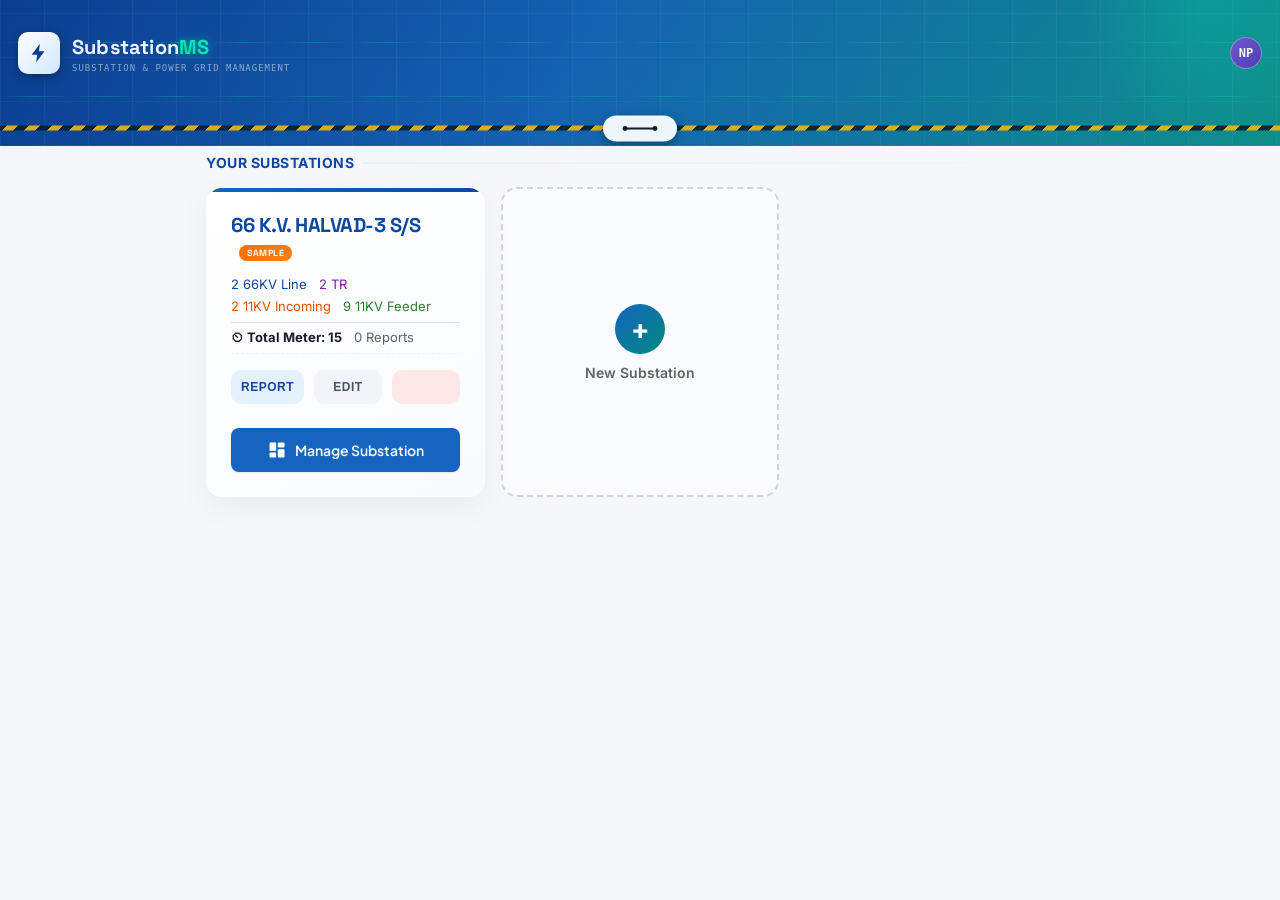
==== commit b70f8b9a: "feat: Implement Monthly Reports Archive Menu with filtering and stats display" ====
--- a/index.html
+++ b/index.html
@@ -14,9 +14,10 @@
 <link href="css/base.css?v=6" rel="stylesheet"/>
 <link href="css/forms.css?v=2" rel="stylesheet"/>
 <link href="css/dashboard.css?v=10" rel="stylesheet"/>
-<link href="css/reports.css" rel="stylesheet"/>
+<link href="css/reports.css?v=2" rel="stylesheet"/>
 <link href="css/maintenance.css" rel="stylesheet"/>
 <link href="css/registers.css?v=4" rel="stylesheet"/>
+<link href="css/assetLifecycle.css" rel="stylesheet"/>
 <link href="css/responsive.css" rel="stylesheet"/>
 
 </head>
@@ -247,6 +248,7 @@
 <script src="js/reports.js?v=2"></script>
 <script src="js/config/registerFieldsConfig.js?v=7"></script>
 <script src="js/pages/registersModule.js?v=13"></script>
+<script src="js/pages/assetLifecycle.js"></script>
 <script src="js/maintenance.js"></script>
 <script src="js/app.js?v=3"></script>
 
--- a/css/variables.css
+++ b/css/variables.css
@@ -1,15 +1,29 @@
         /* ===== CSS VARIABLES ===== */
         :root {
+            /* Brand Colors */
             --primary: #1565c0;
             --primary-dark: #0d47a1;
             --primary-light: #e3f2fd;
             --accent: #00897b;
             --accent-dark: #00695c;
+            
+            /* UI States */
             --success: #2e7d32;
+            --success-light: #e8f5e9;
             --danger: #c62828;
-            --danger-light: #ffebee;
+            --danger-light: #fce8e6;
             --warning: #f57f17;
-            --bg: #f0f4f8;
+            --warning-light: #fff8e1;
+            
+            /* Premium Gradients */
+            --grad-primary: linear-gradient(135deg, #1565c0 0%, #0d47a1 100%);
+            --grad-success: linear-gradient(135deg, #10b981 0%, #059669 100%);
+            --grad-warning: linear-gradient(135deg, #f59e0b 0%, #d97706 100%);
+            --grad-danger: linear-gradient(135deg, #ef4444 0%, #dc2626 100%);
+            --grad-card: linear-gradient(145deg, rgba(255, 255, 255, 0.9), rgba(255, 255, 255, 0.7));
+            
+            /* Backgrounds & Surfaces */
+            --bg: #f5f7fa;
             --card: #ffffff;
             --text: #1a1a2e;
             --text-secondary: #5f6368;
--- a/css/base.css
+++ b/css/base.css
@@ -169,6 +169,94 @@
             letter-spacing: 0.5px;
             margin-left: 8px;
             vertical-align: middle;
+        }
+
+        /* ===== GLOBAL PREMIUM TABLES ===== */
+        .table-responsive {
+            overflow-x: auto;
+            border-radius: var(--radius);
+            box-shadow: var(--shadow-sm);
+            background: var(--card);
+            border: 1px solid var(--border-light);
+            margin-bottom: 20px;
+        }
+        .data-table {
+            width: 100%;
+            border-collapse: separate;
+            border-spacing: 0;
+            text-align: left;
+            font-family: 'Inter', sans-serif;
+            font-size: 13px;
+        }
+        .data-table thead th {
+            background: var(--surface-variant);
+            color: var(--text-secondary);
+            font-weight: 600;
+            text-transform: uppercase;
+            font-size: 11px;
+            letter-spacing: 0.8px;
+            padding: 14px 16px;
+            border-bottom: 2px solid var(--border-light);
+            white-space: nowrap;
+        }
+        .data-table tbody td {
+            padding: 14px 16px;
+            border-bottom: 1px solid var(--border-light);
+            color: var(--text);
+            transition: var(--transition-smooth);
+            vertical-align: middle;
+        }
+        .data-table tbody tr:hover td {
+            background: var(--primary-hover);
+        }
+        .data-table tbody tr:last-child td {
+            border-bottom: none;
+        }
+
+        /* ===== MOBILE RESPONSIVE DATA TABLE ===== */
+        @media (max-width: 768px) {
+            .data-table thead {
+                display: none;
+            }
+            .data-table tbody {
+                display: flex;
+                flex-direction: column;
+                gap: 12px;
+                padding: 12px;
+            }
+            .data-table tbody tr {
+                display: flex;
+                flex-direction: column;
+                background: linear-gradient(145deg, #ffffff, #f8fafc);
+                border: 1px solid rgba(0,0,0,0.05);
+                border-radius: 12px;
+                box-shadow: 0 4px 12px rgba(0,0,0,0.04);
+                padding: 12px 0;
+            }
+            .data-table tbody td {
+                display: flex;
+                justify-content: space-between;
+                align-items: center;
+                padding: 8px 16px;
+                border-bottom: 1px dashed var(--border-light);
+                font-size: 13px;
+            }
+            .data-table tbody td:last-child {
+                border-bottom: none;
+                margin-top: 8px;
+                padding-top: 12px;
+                border-top: 1px solid var(--border-light);
+                justify-content: center;
+                gap: 8px;
+            }
+            .data-table tbody td::before {
+                content: attr(data-label);
+                font-weight: 700;
+                color: var(--text-secondary);
+                text-transform: uppercase;
+                font-size: 11px;
+                letter-spacing: 0.5px;
+            }
         }
 
         /* ===== SH HEADER (REPLACED TOP NAV) ===== */
@@ -867,24 +955,24 @@
             backdrop-filter: blur(4px);
         }
         .modal-content {
-            background-color: var(--surface);
+            background: linear-gradient(145deg, #ffffff, #f8fafc);
             margin: 5% auto;
-            padding: 24px;
-            border: 1px solid var(--border);
-            width: 90%;
-            max-width: 600px;
-            border-radius: var(--radius);
-            box-shadow: var(--shadow-xl);
+            padding: 32px;
+            border: 1px solid rgba(255, 255, 255, 0.8);
+            width: 95%;
+            max-width: 650px;
+            border-radius: 20px;
+            box-shadow: 0 24px 60px rgba(0, 0, 0, 0.15), 0 0 0 1px rgba(0,0,0,0.05);
             position: relative;
-            animation: fadeSlideIn 0.3s ease;
+            animation: fadeSlideIn 0.4s cubic-bezier(0.175, 0.885, 0.32, 1.275);
         }
         .modal-header {
             display: flex;
             justify-content: space-between;
             align-items: center;
-            margin-bottom: 20px;
+            margin-bottom: 24px;
             border-bottom: 1px solid var(--border-light);
-            padding-bottom: 12px;
+            padding-bottom: 16px;
         }
         .modal-title {
             font-size: 18px;
--- a/css/forms.css
+++ b/css/forms.css
@@ -19,30 +19,30 @@
         }
         .form-label {
             display: block;
-            font-size: 12px;
+            font-size: 13px;
             font-weight: 600;
-            color: var(--text-secondary);
-            margin-bottom: 6px;
-            text-transform: uppercase;
-            letter-spacing: 0.5px;
+            color: var(--on-surface-secondary);
+            margin-bottom: 8px;
+            letter-spacing: 0.2px;
         }
         .form-input, .form-select, .form-control {
             width: 100%;
-            padding: 12px 14px;
-            border: 2px solid var(--border);
-            border-radius: var(--radius-sm);
-            font-size: 15px;
+            padding: 14px 16px;
+            border: 2px solid var(--border-light);
+            border-radius: 12px;
+            font-size: 14px;
             font-family: 'Inter', sans-serif;
             font-weight: 500;
-            color: var(--text);
-            background: white;
-            transition: var(--transition);
+            color: var(--on-surface);
+            background: var(--surface-variant);
+            transition: all 0.3s ease;
             -webkit-appearance: none;
         }
         .form-input:focus, .form-select:focus, .form-control:focus {
             outline: none;
+            background: var(--surface);
             border-color: var(--primary);
-            box-shadow: 0 0 0 3px rgba(21,101,192,0.12);
+            box-shadow: 0 4px 12px rgba(21,101,192,0.1);
         }
 
         /* ===== DYNAMIC LIST ITEMS ===== */
--- a/css/dashboard.css
+++ b/css/dashboard.css
@@ -7,60 +7,70 @@
         }
         .ss-card {
             background: var(--card);
-            border-radius: var(--radius);
-            padding: 20px;
-            box-shadow: var(--shadow);
+            border-radius: 16px;
+            padding: 24px;
+            box-shadow: 0 10px 30px rgba(0, 0, 0, 0.05);
             cursor: pointer;
-            transition: var(--transition);
-            border: 2px solid transparent;
+            transition: all 0.4s cubic-bezier(0.4, 0, 0.2, 1);
+            border: 1px solid rgba(255, 255, 255, 0.5);
             position: relative;
             overflow: hidden;
+            display: flex;
+            flex-direction: column;
+            gap: 8px;
+            background: linear-gradient(145deg, #ffffff, #f8fafc);
         }
         .ss-card::before {
             content: '';
             position: absolute;
             top: 0; left: 0; right: 0;
             height: 4px;
-            background: linear-gradient(90deg, var(--primary), var(--accent));
-        }
-        .ss-card:hover { transform: translateY(-3px); box-shadow: var(--shadow-lg); border-color: var(--primary-light); }
-        .ss-card:active { transform: translateY(0) scale(0.98); }
-        .ss-card .card-name { font-size: 16px; font-weight: 700; color: var(--primary-dark); margin-bottom: 8px; }
-        .ss-card .card-meta { font-size: 12px; color: var(--text-secondary); display: flex; gap: 12px; flex-wrap: wrap; }
-        .ss-card .card-meta span { display: flex; align-items: center; gap: 4px; }
+            background: var(--grad-primary);
+        }
+        .ss-card:hover { 
+            transform: translateY(-8px); 
+            box-shadow: 0 20px 40px rgba(21, 101, 192, 0.12); 
+            border-color: rgba(21, 101, 192, 0.2); 
+        }
+        .ss-card:active { transform: translateY(-2px) scale(0.98); }
+        .ss-card .card-name { font-family: 'Space Grotesk', sans-serif; font-size: 20px; font-weight: 700; color: var(--primary-dark); margin-bottom: 4px; letter-spacing: -0.5px; }
+        .ss-card .card-meta { font-size: 13px; font-family: 'Inter', sans-serif; color: var(--text-secondary); display: flex; gap: 16px; flex-wrap: wrap; }
+        .ss-card .card-meta span { display: flex; align-items: center; gap: 6px; }
         .ss-card .card-actions {
             display: flex;
-            gap: 8px;
-            margin-top: 14px;
-            padding-top: 14px;
-            border-top: 1px solid var(--border);
+            gap: 10px;
+            margin-top: auto;
+            padding-top: 16px;
+            border-top: 1px dashed var(--border-light);
         }
         .ss-card .card-actions button {
             flex: 1;
-            padding: 8px;
-            border-radius: var(--radius-sm);
+            padding: 10px;
+            border-radius: 10px;
             border: none;
             font-size: 12px;
             font-weight: 600;
             cursor: pointer;
-            transition: var(--transition);
-        }
-        .btn-report { background: var(--primary); color: white; }
-        .btn-report:hover { background: var(--primary-dark); }
-        .btn-edit { background: var(--primary-light); color: var(--primary-dark); }
-        .btn-edit:hover { background: #bbdefb; }
+            transition: all 0.3s ease;
+            text-transform: uppercase;
+            letter-spacing: 0.5px;
+        }
+        .btn-report { background: var(--primary-light); color: var(--primary-dark); }
+        .btn-report:hover { background: var(--primary); color: white; }
+        .btn-edit { background: #f1f5f9; color: #475569; }
+        .btn-edit:hover { background: #e2e8f0; color: #0f172a; }
         .btn-delete-card { background: var(--danger-light); color: var(--danger); }
-        .btn-delete-card:hover { background: #ffcdd2; }
+        .btn-delete-card:hover { background: var(--danger); color: white; }
 
         /* New Substation Card */
         .new-ss-card {
-            background: var(--card);
-            border-radius: var(--radius);
+            background: rgba(255, 255, 255, 0.5);
+            border-radius: 16px;
             padding: 40px 20px;
-            box-shadow: var(--shadow);
+            box-shadow: none;
             cursor: pointer;
-            transition: var(--transition);
-            border: 2px dashed var(--border);
+            transition: all 0.4s ease;
+            border: 2px dashed #cbd5e1;
             display: flex;
             flex-direction: column;
             align-items: center;
@@ -109,23 +119,25 @@
         }
 
         @keyframes popIn {
-            from { opacity: 0; transform: scale(0.8) translateY(20px); }
+            from { opacity: 0; transform: scale(0.9) translateY(20px); }
             to { opacity: 1; transform: scale(1) translateY(0); }
         }
         .ss-dashboard-card {
-            background: var(--card);
-            border: 1px solid var(--border-light);
-            border-radius: var(--radius);
-            padding: 24px 16px;
+            background: linear-gradient(145deg, #ffffff, #f8fafc);
+            border: 1px solid rgba(255, 255, 255, 0.8);
+            border-radius: 16px;
+            padding: 30px 16px;
             text-align: center;
             cursor: pointer;
-            transition: all 0.3s cubic-bezier(0.25, 0.8, 0.25, 1);
-            display: flex;
-            flex-direction: column;
-            align-items: center;
-            gap: 12px;
-            box-shadow: var(--shadow-sm);
+            transition: all 0.4s cubic-bezier(0.175, 0.885, 0.32, 1.275);
+            display: flex;
+            flex-direction: column;
+            align-items: center;
+            gap: 16px;
+            box-shadow: 0 4px 15px rgba(0, 0, 0, 0.03);
             animation: popIn 0.5s cubic-bezier(0.175, 0.885, 0.32, 1.275) backwards;
+            position: relative;
+            overflow: hidden;
         }
         
         .ss-dashboard-card:nth-child(1) { animation-delay: 0.05s; }
@@ -137,28 +149,46 @@
         .ss-dashboard-card:nth-child(7) { animation-delay: 0.35s; }
         .ss-dashboard-card:nth-child(8) { animation-delay: 0.4s; }
 
+        .ss-dashboard-card::before {
+            content: '';
+            position: absolute;
+            top: 0; left: 0; right: 0; bottom: 0;
+            background: linear-gradient(135deg, rgba(255,255,255,0.4) 0%, transparent 100%);
+            opacity: 0;
+            transition: opacity 0.3s ease;
+        }
+
         .ss-dashboard-card:hover {
             transform: translateY(-8px) scale(1.02);
-            box-shadow: 0 15px 30px rgba(0,0,0,0.1);
-            border-color: #7CFFCB;
-            background: linear-gradient(180deg, var(--card) 0%, #f4fffb 100%);
+            box-shadow: 0 20px 40px rgba(13, 71, 161, 0.1);
+            border-color: rgba(21, 101, 192, 0.3);
+            background: linear-gradient(145deg, #ffffff, #f0f6ff);
+        }
+        .ss-dashboard-card:hover::before {
+            opacity: 1;
         }
         .ss-dashboard-card .material-icons-round {
-            font-size: 32px;
+            font-size: 38px;
             color: var(--primary);
             background: var(--primary-light);
-            padding: 12px;
-            border-radius: 50%;
-            transition: all 0.3s ease;
+            padding: 16px;
+            border-radius: 14px;
+            transition: all 0.4s cubic-bezier(0.175, 0.885, 0.32, 1.275);
+            z-index: 1;
         }
         .ss-dashboard-card:hover .material-icons-round {
-            transform: scale(1.15) rotate(5deg);
-            box-shadow: 0 0 15px rgba(124, 255, 203, 0.6);
+            transform: scale(1.1) rotate(5deg);
+            box-shadow: 0 10px 20px rgba(21, 101, 192, 0.2);
+            background: var(--primary);
+            color: white;
         }
         .ss-dashboard-card .card-title {
-            font-weight: 600;
+            font-weight: 700;
+            font-family: 'Space Grotesk', sans-serif;
             color: var(--on-surface);
-            font-size: 15px;
+            font-size: 16px;
+            letter-spacing: -0.3px;
+            z-index: 1;
         }
 
         .new-ss-card .plus-icon {
--- a/css/reports.css
+++ b/css/reports.css
@@ -1,10 +1,338 @@
+        /* ===== MONTHLY REPORTS ARCHIVE MENU (MRM) ===== */
+
+        /* Hero Banner */
+        .mrm-hero {
+            background: linear-gradient(135deg, #1565c0 0%, #0d47a1 50%, #00695c 100%);
+            border-radius: 18px;
+            padding: 24px 28px;
+            display: flex;
+            align-items: center;
+            justify-content: space-between;
+            gap: 16px;
+            flex-wrap: wrap;
+            margin-bottom: 20px;
+            box-shadow: 0 8px 30px rgba(21, 101, 192, 0.3);
+            position: relative;
+            overflow: hidden;
+        }
+        .mrm-hero::before {
+            content: '';
+            position: absolute;
+            top: -40px; right: -40px;
+            width: 160px; height: 160px;
+            border-radius: 50%;
+            background: rgba(255,255,255,0.06);
+        }
+        .mrm-hero::after {
+            content: '';
+            position: absolute;
+            bottom: -60px; left: 30%;
+            width: 220px; height: 220px;
+            border-radius: 50%;
+            background: rgba(255,255,255,0.04);
+        }
+        .mrm-hero-content {
+            display: flex;
+            align-items: center;
+            gap: 18px;
+            z-index: 1;
+        }
+        .mrm-hero-icon {
+            width: 56px; height: 56px;
+            border-radius: 14px;
+            background: rgba(255,255,255,0.18);
+            display: flex;
+            align-items: center;
+            justify-content: center;
+            flex-shrink: 0;
+            backdrop-filter: blur(8px);
+        }
+        .mrm-hero-icon .material-icons-round { font-size: 30px; color: #fff; }
+        .mrm-hero-title {
+            font-size: 20px;
+            font-weight: 800;
+            color: #fff;
+            letter-spacing: -0.3px;
+        }
+        .mrm-hero-sub {
+            font-size: 13px;
+            color: rgba(255,255,255,0.75);
+            margin-top: 3px;
+        }
+        .mrm-create-btn {
+            background: rgba(255,255,255,0.15);
+            color: #fff !important;
+            border: 1.5px solid rgba(255,255,255,0.4);
+            border-radius: 10px;
+            padding: 10px 20px;
+            font-size: 14px;
+            font-weight: 700;
+            display: flex;
+            align-items: center;
+            gap: 8px;
+            backdrop-filter: blur(8px);
+            transition: all 0.25s ease;
+            z-index: 1;
+            cursor: pointer;
+        }
+        .mrm-create-btn:hover {
+            background: rgba(255,255,255,0.28);
+            transform: translateY(-2px);
+            box-shadow: 0 6px 20px rgba(0,0,0,0.2);
+        }
+
+        /* Stats Bar */
+        .mrm-stats-bar {
+            display: grid;
+            grid-template-columns: repeat(3, 1fr);
+            gap: 12px;
+            margin-bottom: 20px;
+        }
+        .mrm-stat-box {
+            background: #fff;
+            border-radius: 12px;
+            padding: 16px 18px;
+            display: flex;
+            align-items: center;
+            gap: 14px;
+            border: 1px solid var(--border-light);
+            box-shadow: var(--shadow-sm);
+        }
+        .mrm-stat-icon {
+            width: 42px; height: 42px;
+            border-radius: 10px;
+            display: flex;
+            align-items: center;
+            justify-content: center;
+            flex-shrink: 0;
+        }
+        .mrm-stat-icon .material-icons-round { font-size: 20px; }
+        .mrm-stat-label { font-size: 11px; color: var(--text-secondary); font-weight: 600; text-transform: uppercase; letter-spacing: 0.5px; }
+        .mrm-stat-value { font-size: 22px; font-weight: 800; color: var(--text); }
+
+        /* Filter Row */
+        .mrm-filter-row {
+            display: flex;
+            gap: 12px;
+            align-items: center;
+            margin-bottom: 20px;
+            flex-wrap: wrap;
+        }
+        .mrm-search-wrap {
+            flex: 1;
+            min-width: 200px;
+            position: relative;
+        }
+        .mrm-search-icon {
+            position: absolute;
+            left: 12px;
+            top: 50%;
+            transform: translateY(-50%);
+            font-size: 18px !important;
+            color: var(--text-secondary);
+            pointer-events: none;
+        }
+        .mrm-search-input {
+            width: 100%;
+            padding: 10px 14px 10px 40px;
+            border: 1.5px solid var(--border);
+            border-radius: 10px;
+            font-size: 14px;
+            font-family: 'Inter', sans-serif;
+            background: #fff;
+            color: var(--text);
+            transition: var(--transition);
+            box-sizing: border-box;
+        }
+        .mrm-search-input:focus {
+            outline: none;
+            border-color: var(--primary);
+            box-shadow: 0 0 0 3px rgba(21,101,192,0.1);
+        }
+        .mrm-filter-select {
+            padding: 10px 14px;
+            border: 1.5px solid var(--border);
+            border-radius: 10px;
+            font-size: 14px;
+            font-family: 'Inter', sans-serif;
+            background: #fff;
+            color: var(--text);
+            cursor: pointer;
+            transition: var(--transition);
+        }
+        .mrm-filter-select:focus {
+            outline: none;
+            border-color: var(--primary);
+            box-shadow: 0 0 0 3px rgba(21,101,192,0.1);
+        }
+
+        /* Report Cards Grid */
+        .mrm-grid {
+            display: grid;
+            grid-template-columns: repeat(auto-fill, minmax(300px, 1fr));
+            gap: 18px;
+        }
+
+        /* Individual Archive Card */
+        .mrm-card {
+            background: #fff;
+            border-radius: 16px;
+            border: 1px solid var(--border-light);
+            box-shadow: var(--shadow-sm);
+            overflow: hidden;
+            transition: all 0.28s cubic-bezier(0.4, 0, 0.2, 1);
+            display: flex;
+            flex-direction: column;
+        }
+        .mrm-card:hover {
+            transform: translateY(-4px);
+            box-shadow: 0 12px 32px rgba(21, 101, 192, 0.12);
+            border-color: var(--primary);
+        }
+        .mrm-card-top {
+            background: linear-gradient(135deg, #1565c0, #0d47a1);
+            padding: 18px 20px;
+            display: flex;
+            align-items: center;
+            justify-content: space-between;
+        }
+        .mrm-card-month {
+            font-size: 22px;
+            font-weight: 800;
+            color: #fff;
+            letter-spacing: 0.5px;
+        }
+        .mrm-card-year {
+            font-size: 13px;
+            color: rgba(255,255,255,0.7);
+            margin-top: 2px;
+        }
+        .mrm-lock-badge {
+            display: flex;
+            align-items: center;
+            gap: 5px;
+            background: rgba(255,255,255,0.18);
+            color: #fff;
+            border-radius: 20px;
+            padding: 4px 12px;
+            font-size: 12px;
+            font-weight: 700;
+            letter-spacing: 0.3px;
+        }
+        .mrm-lock-badge .material-icons-round { font-size: 14px; }
+
+        /* Metrics Section */
+        .mrm-card-metrics {
+            display: grid;
+            grid-template-columns: 1fr 1fr;
+            gap: 0;
+            border-bottom: 1px solid var(--border-light);
+        }
+        .mrm-metric {
+            padding: 14px 16px;
+            border-right: 1px solid var(--border-light);
+        }
+        .mrm-metric:last-child, .mrm-metric:nth-child(2) { border-right: none; }
+        .mrm-metric:nth-child(3), .mrm-metric:nth-child(4) { border-top: 1px solid var(--border-light); }
+        .mrm-metric-label { font-size: 10px; color: var(--text-secondary); font-weight: 600; text-transform: uppercase; letter-spacing: 0.5px; margin-bottom: 4px; }
+        .mrm-metric-value { font-size: 17px; font-weight: 800; color: var(--text); }
+        .mrm-metric-value.loss-ok { color: var(--success); }
+        .mrm-metric-value.loss-warn { color: var(--warning); }
+        .mrm-metric-value.loss-bad { color: var(--danger); }
+        .mrm-metric-unit { font-size: 11px; font-weight: 500; color: var(--text-secondary); }
+
+        /* Date Stamp */
+        .mrm-card-date {
+            padding: 10px 16px;
+            font-size: 11px;
+            color: var(--text-secondary);
+            display: flex;
+            align-items: center;
+            gap: 5px;
+        }
+        .mrm-card-date .material-icons-round { font-size: 14px; }
+
+        /* Action Buttons */
+        .mrm-card-actions {
+            padding: 12px 16px;
+            display: flex;
+            gap: 8px;
+            background: #fafbfc;
+            border-top: 1px solid var(--border-light);
+            margin-top: auto;
+        }
+        .mrm-btn {
+            flex: 1;
+            padding: 9px 10px;
+            border-radius: 8px;
+            border: none;
+            font-size: 12px;
+            font-weight: 700;
+            cursor: pointer;
+            display: flex;
+            align-items: center;
+            justify-content: center;
+            gap: 5px;
+            transition: all 0.22s ease;
+            font-family: 'Inter', sans-serif;
+        }
+        .mrm-btn .material-icons-round { font-size: 15px; }
+        .mrm-btn-view {
+            background: var(--primary-light);
+            color: var(--primary-dark);
+        }
+        .mrm-btn-view:hover {
+            background: var(--primary);
+            color: #fff;
+            transform: translateY(-1px);
+        }
+        .mrm-btn-pdf {
+            background: #fce4ec;
+            color: #c2185b;
+        }
+        .mrm-btn-pdf:hover {
+            background: #e91e63;
+            color: #fff;
+            transform: translateY(-1px);
+        }
+
+        /* Empty State */
+        .mrm-empty {
+            grid-column: 1 / -1;
+            text-align: center;
+            padding: 60px 20px;
+        }
+        .mrm-empty-icon {
+            width: 80px; height: 80px;
+            border-radius: 50%;
+            background: var(--primary-light);
+            display: flex;
+            align-items: center;
+            justify-content: center;
+            margin: 0 auto 20px;
+        }
+        .mrm-empty-icon .material-icons-round { font-size: 36px; color: var(--primary); }
+        .mrm-empty h3 { font-size: 18px; font-weight: 700; color: var(--text); margin-bottom: 8px; }
+        .mrm-empty p { font-size: 14px; color: var(--text-secondary); margin-bottom: 24px; }
+
+        /* Responsive */
+        @media (max-width: 700px) {
+            .mrm-hero { padding: 18px 16px; }
+            .mrm-hero-title { font-size: 17px; }
+            .mrm-hero-sub { font-size: 12px; }
+            .mrm-stats-bar { grid-template-columns: 1fr; gap: 8px; }
+            .mrm-grid { grid-template-columns: 1fr; }
+            .mrm-create-btn span:last-child { display: none; }
+        }
+
         /* ===== REPORT TABLE ===== */
         .report-card {
-            background: var(--card);
-            border-radius: var(--radius);
-            box-shadow: var(--shadow);
+            background: linear-gradient(145deg, #ffffff, #f8fafc);
+            border-radius: 16px;
+            box-shadow: 0 4px 15px rgba(0, 0, 0, 0.03);
             overflow: hidden;
-            margin-bottom: 16px;
+            margin-bottom: 24px;
+            border: 1px solid rgba(255, 255, 255, 0.8);
         }
         .report-card-header {
             background: linear-gradient(135deg, var(--primary), var(--accent));
@@ -92,12 +420,12 @@
             margin-top: 16px;
         }
         .photo-card {
-            background: var(--card);
-            border-radius: var(--radius);
-            box-shadow: var(--shadow-sm);
+            background: linear-gradient(145deg, #ffffff, #f8fafc);
+            border-radius: 16px;
+            box-shadow: 0 4px 15px rgba(0, 0, 0, 0.03);
             overflow: hidden;
-            border: 1px solid var(--border-light);
-            transition: var(--transition);
+            border: 1px solid rgba(255, 255, 255, 0.8);
+            transition: all 0.3s ease;
             display: flex;
             flex-direction: column;
         }
@@ -141,3 +469,67 @@
         }
         .btn-photo-edit { background: var(--primary-light); color: var(--primary-dark); }
         .btn-photo-del { background: var(--danger-light); color: var(--danger); }
+
+        /* ===== RESPONSIVE: MOBILE (700px) ===== */
+        @media (max-width: 700px) {
+            .photo-grid {
+                grid-template-columns: 1fr;
+                gap: 12px;
+            }
+            .photo-card {
+                max-width: 100%;
+            }
+            .photo-img {
+                height: 180px;
+            }
+            .summary-row {
+                flex-direction: column;
+                align-items: flex-start;
+                gap: 6px;
+                padding: 10px 12px;
+            }
+            .summary-value {
+                font-size: 14px;
+                align-self: flex-end;
+            }
+            /* Table responsiveness: allow horizontal scroll for large tables (like the reading reports) to prevent cramped inputs */
+            .report-card {
+                border-radius: 12px;
+            }
+            .report-card-header {
+                font-size: 12px;
+                padding: 10px 12px;
+            }
+            .table-responsive {
+                overflow-x: auto;
+                -webkit-overflow-scrolling: touch;
+            }
+            table:not(.mobile-stack) {
+                min-width: 600px;
+            }
+            th, td {
+                padding: 8px 10px;
+                font-size: 12px;
+            }
+            td input[type="number"] {
+                padding: 6px 8px;
+                font-size: 13px;
+                min-width: 60px;
+            }
+        }
+
+        /* ===== RESPONSIVE: SMALL PHONE (400px) ===== */
+        @media (max-width: 400px) {
+            .photo-img {
+                height: 160px;
+            }
+            .photo-info {
+                padding: 10px;
+            }
+            .summary-label {
+                font-size: 12px;
+            }
+            .summary-value {
+                font-size: 13px;
+            }
+        }
--- a/css/maintenance.css
+++ b/css/maintenance.css
@@ -6,16 +6,18 @@
             margin-bottom: 24px;
         }
         .fault-summary-card {
-            background: var(--card);
-            border-radius: var(--radius);
-            padding: 16px;
-            box-shadow: var(--shadow-sm);
+            background: linear-gradient(145deg, #ffffff, #f8fafc);
+            border-radius: 16px;
+            padding: 20px;
+            box-shadow: 0 4px 15px rgba(0, 0, 0, 0.03);
             display: flex;
             flex-direction: column;
             gap: 8px;
-            border: 1px solid var(--border-light);
+            border: 1px solid rgba(255, 255, 255, 0.8);
             border-left: 4px solid var(--primary);
-        }
+            transition: all 0.3s ease;
+        }
+        .fault-summary-card:hover { transform: translateY(-3px); box-shadow: 0 10px 20px rgba(0,0,0,0.06); }
         .fault-summary-card.pending { border-left-color: var(--warning); }
         .fault-summary-card.resolved { border-left-color: var(--success); }
         .fault-summary-card.critical { border-left-color: var(--danger); }
@@ -100,16 +102,18 @@
             margin-bottom: 24px;
         }
         .trip-summary-card {
-            background: var(--card);
-            border-radius: var(--radius);
-            padding: 16px;
-            box-shadow: var(--shadow-sm);
+            background: linear-gradient(145deg, #ffffff, #f8fafc);
+            border-radius: 16px;
+            padding: 20px;
+            box-shadow: 0 4px 15px rgba(0, 0, 0, 0.03);
             display: flex;
             flex-direction: column;
             gap: 8px;
-            border: 1px solid var(--border-light);
+            border: 1px solid rgba(255, 255, 255, 0.8);
             border-left: 4px solid var(--primary);
-        }
+            transition: all 0.3s ease;
+        }
+        .trip-summary-card:hover { transform: translateY(-3px); box-shadow: 0 10px 20px rgba(0,0,0,0.06); }
         .trip-summary-card .title { font-size: 12px; font-weight: 600; color: var(--text-secondary); text-transform: uppercase; }
         .trip-summary-card .value { font-size: 24px; font-weight: 800; color: var(--on-surface); }
         
@@ -157,16 +161,18 @@
             margin-bottom: 24px;
         }
         .breakdown-summary-card {
-            background: var(--card);
-            border-radius: var(--radius);
-            padding: 14px;
-            box-shadow: var(--shadow-sm);
+            background: linear-gradient(145deg, #ffffff, #f8fafc);
+            border-radius: 16px;
+            padding: 16px;
+            box-shadow: 0 4px 15px rgba(0, 0, 0, 0.03);
             display: flex;
             flex-direction: column;
-            gap: 6px;
-            border: 1px solid var(--border-light);
+            gap: 8px;
+            border: 1px solid rgba(255, 255, 255, 0.8);
             border-left: 4px solid var(--primary);
-        }
+            transition: all 0.3s ease;
+        }
+        .breakdown-summary-card:hover { transform: translateY(-3px); box-shadow: 0 10px 20px rgba(0,0,0,0.06); }
         .breakdown-summary-card.pending { border-left-color: var(--warning); }
         .breakdown-summary-card.resolved { border-left-color: var(--success); }
         .breakdown-summary-card.critical { border-left-color: var(--danger); }
@@ -281,16 +287,18 @@
             margin-bottom: 24px;
         }
         .mnt-summary-card {
-            background: var(--card);
-            border-radius: var(--radius);
-            padding: 14px;
-            box-shadow: var(--shadow-sm);
+            background: linear-gradient(145deg, #ffffff, #f8fafc);
+            border-radius: 16px;
+            padding: 16px;
+            box-shadow: 0 4px 15px rgba(0, 0, 0, 0.03);
             display: flex;
             flex-direction: column;
-            gap: 6px;
-            border: 1px solid var(--border-light);
+            gap: 8px;
+            border: 1px solid rgba(255, 255, 255, 0.8);
             border-left: 4px solid var(--primary);
-        }
+            transition: all 0.3s ease;
+        }
+        .mnt-summary-card:hover { transform: translateY(-3px); box-shadow: 0 10px 20px rgba(0,0,0,0.06); }
         .mnt-summary-card.scheduled { border-left-color: var(--warning); }
         .mnt-summary-card.progress { border-left-color: var(--primary); }
         .mnt-summary-card.completed { border-left-color: var(--success); }
@@ -341,3 +349,174 @@
             border-bottom: 1px solid var(--border);
             padding-bottom: 6px;
         }
+
+        /* ===== RESPONSIVE: TABLET (900px) ===== */
+        @media (max-width: 900px) {
+            .fault-summary-grid,
+            .trip-summary-grid,
+            .breakdown-summary-grid,
+            .mnt-summary-grid {
+                grid-template-columns: repeat(3, 1fr);
+            }
+            .analytics-grid {
+                grid-template-columns: 1fr;
+            }
+            .fault-form-grid,
+            .breakdown-form-grid,
+            .mnt-form-grid {
+                grid-template-columns: 1fr 1fr;
+            }
+            .breakdown-form-grid.col-3,
+            .mnt-form-grid.col-3 {
+                grid-template-columns: 1fr 1fr;
+            }
+            .checklist-grid {
+                grid-template-columns: repeat(auto-fill, minmax(160px, 1fr));
+            }
+        }
+
+        /* ===== RESPONSIVE: MOBILE (700px) ===== */
+        @media (max-width: 700px) {
+            /* Summary Cards: 2-column */
+            .fault-summary-grid,
+            .trip-summary-grid,
+            .breakdown-summary-grid,
+            .mnt-summary-grid {
+                grid-template-columns: 1fr 1fr;
+                gap: 10px;
+            }
+            .fault-summary-card,
+            .trip-summary-card,
+            .breakdown-summary-card,
+            .mnt-summary-card {
+                padding: 14px;
+            }
+            .fault-summary-card .value,
+            .trip-summary-card .value,
+            .breakdown-summary-card .value,
+            .mnt-summary-card .value {
+                font-size: 20px;
+            }
+            .fault-summary-card .title,
+            .trip-summary-card .title,
+            .breakdown-summary-card .title,
+            .mnt-summary-card .title {
+                font-size: 10px;
+            }
+
+            /* Action Bars: stack vertically */
+            .fault-action-bar,
+            .trip-action-bar,
+            .breakdown-action-bar,
+            .mnt-action-bar {
+                flex-direction: column;
+                align-items: stretch;
+            }
+            .fault-action-left,
+            .trip-action-left,
+            .mnt-action-left {
+                min-width: unset;
+                flex-direction: column;
+            }
+            .fault-action-right,
+            .trip-action-right,
+            .mnt-action-right {
+                justify-content: stretch;
+            }
+            .fault-action-right .btn,
+            .trip-action-right .btn,
+            .mnt-action-right .btn {
+                flex: 1;
+            }
+
+            /* Form grids: 1 column on mobile */
+            .fault-form-grid,
+            .breakdown-form-grid,
+            .breakdown-form-grid.col-3,
+            .mnt-form-grid,
+            .mnt-form-grid.col-3 {
+                grid-template-columns: 1fr;
+            }
+
+            /* Analytics grid */
+            .analytics-grid {
+                grid-template-columns: 1fr;
+                gap: 12px;
+            }
+
+            /* Checklist: 1 column */
+            .checklist-grid {
+                grid-template-columns: 1fr;
+            }
+
+            /* Progress bar text */
+            .progress-text {
+                font-size: 11px;
+            }
+
+            /* Trip table container: allow horizontal scroll on small screens */
+            .trip-table-container {
+                overflow-x: auto;
+                -webkit-overflow-scrolling: touch;
+            }
+
+            /* Section titles */
+            .section-title {
+                font-size: 14px;
+            }
+
+            /* Form sections */
+            .fault-form-section,
+            .breakdown-form-section,
+            .mnt-form-section {
+                padding: 12px;
+            }
+
+            /* Summary cards title */
+            .mnt-summary-card .title,
+            .fault-summary-card .title {
+                font-size: 10px;
+            }
+        }
+
+        /* ===== RESPONSIVE: SMALL PHONE (400px) ===== */
+        @media (max-width: 400px) {
+            .fault-summary-grid,
+            .trip-summary-grid,
+            .breakdown-summary-grid,
+            .mnt-summary-grid {
+                grid-template-columns: 1fr;
+                gap: 8px;
+            }
+            .fault-summary-card,
+            .trip-summary-card,
+            .breakdown-summary-card,
+            .mnt-summary-card {
+                flex-direction: row;
+                align-items: center;
+                justify-content: space-between;
+                padding: 12px 16px;
+            }
+            .fault-summary-card .value,
+            .trip-summary-card .value,
+            .breakdown-summary-card .value,
+            .mnt-summary-card .value {
+                font-size: 18px;
+            }
+            .fault-summary-card .title,
+            .trip-summary-card .title,
+            .breakdown-summary-card .title,
+            .mnt-summary-card .title {
+                font-size: 11px;
+            }
+            .analytics-card {
+                padding: 12px;
+            }
+            .analytics-card h3 {
+                font-size: 13px;
+            }
+            .bar-chart-label {
+                width: 60px;
+                font-size: 10px;
+            }
+        }
--- a/css/registers.css
+++ b/css/registers.css
@@ -116,34 +116,50 @@
 
 /* Card Design */
 .reg-card {
-    background: var(--surface);
-    border: 1px solid var(--border);
-    border-radius: 12px;
-    padding: 16px;
+    background: linear-gradient(145deg, #ffffff, #f8fafc);
+    border: 1px solid rgba(255, 255, 255, 0.8);
+    border-radius: 16px;
+    padding: 24px;
     display: flex;
     flex-direction: column;
     justify-content: space-between;
-    transition: all 0.3s cubic-bezier(0.4, 0, 0.2, 1);
-    box-shadow: 0 2px 8px rgba(0,0,0,0.02);
+    transition: all 0.4s cubic-bezier(0.175, 0.885, 0.32, 1.275);
+    box-shadow: 0 4px 15px rgba(0,0,0,0.03);
     position: relative;
     overflow: hidden;
 }
 
+.reg-card::before {
+    content: '';
+    position: absolute;
+    top: 0; left: 0; right: 0; bottom: 0;
+    background: linear-gradient(135deg, rgba(255,255,255,0.4) 0%, transparent 100%);
+    opacity: 0;
+    transition: opacity 0.3s ease;
+    pointer-events: none;
+}
+
 .reg-card:hover {
-    transform: translateY(-4px);
-    box-shadow: 0 12px 24px rgba(0,0,0,0.08);
-    border-color: var(--primary-light);
-}
+    transform: translateY(-6px) scale(1.02);
+    box-shadow: 0 20px 40px rgba(13, 71, 161, 0.08);
+    border-color: rgba(21, 101, 192, 0.2);
+    background: linear-gradient(145deg, #ffffff, #f0f6ff);
+}
+.reg-card:hover::before { opacity: 1; }
 
 /* Top Icon */
 .reg-card-icon {
-    width: 48px;
-    height: 48px;
-    border-radius: 12px;
+    width: 54px;
+    height: 54px;
+    border-radius: 14px;
     display: flex;
     align-items: center;
     justify-content: center;
-    margin-bottom: 16px;
+    margin-bottom: 20px;
+    transition: transform 0.4s cubic-bezier(0.175, 0.885, 0.32, 1.275);
+}
+.reg-card:hover .reg-card-icon {
+    transform: scale(1.1) rotate(5deg);
 }
 
 .reg-card-icon .material-icons-round {
--- a/css/assetLifecycle.css
+++ b/css/assetLifecycle.css
@@ -0,0 +1,1129 @@
+/* ============================================================
+   Asset Lifecycle Management — Premium UI v2
+   ============================================================ */
+
+/* Google Font Import */
+@import url('https://fonts.googleapis.com/css2?family=Inter:wght@400;500;600;700;800;900&family=Space+Grotesk:wght@500;600;700&display=swap');
+
+/* ======================== ANIMATIONS ======================== */
+@keyframes alcFadeInUp {
+    from { opacity: 0; transform: translateY(22px); }
+    to   { opacity: 1; transform: translateY(0); }
+}
+
+@keyframes alcSlideInLeft {
+    from { opacity: 0; transform: translateX(-30px); }
+    to   { opacity: 1; transform: translateX(0); }
+}
+
+@keyframes alcScaleIn {
+    from { opacity: 0; transform: scale(0.92); }
+    to   { opacity: 1; transform: scale(1); }
+}
+
+@keyframes alcShimmer {
+    0%   { background-position: -200% 0; }
+    100% { background-position: 200% 0; }
+}
+
+@keyframes alcPulseGlow {
+    0%, 100% { box-shadow: 0 0 0 0 rgba(21, 101, 192, 0.25); }
+    50%      { box-shadow: 0 0 0 12px rgba(21, 101, 192, 0); }
+}
+
+@keyframes alcCountUp {
+    from { opacity: 0; transform: translateY(8px); }
+    to   { opacity: 1; transform: translateY(0); }
+}
+
+@keyframes alcFloat {
+    0%, 100% { transform: translateY(0px); }
+    50%      { transform: translateY(-6px); }
+}
+
+@keyframes alcGradientShift {
+    0%   { background-position: 0% 50%; }
+    50%  { background-position: 100% 50%; }
+    100% { background-position: 0% 50%; }
+}
+
+@keyframes alcTimelineDot {
+    0%   { transform: scale(0); opacity: 0; }
+    60%  { transform: scale(1.15); }
+    100% { transform: scale(1); opacity: 1; }
+}
+
+@keyframes alcBorderGlow {
+    0%, 100% { border-color: rgba(21, 101, 192, 0.15); }
+    50%      { border-color: rgba(21, 101, 192, 0.4); }
+}
+
+/* ======================== KPI CARDS ======================== */
+.alc-kpi-grid {
+    display: grid;
+    grid-template-columns: repeat(auto-fit, minmax(210px, 1fr));
+    gap: 20px;
+    margin-bottom: 36px;
+}
+
+.alc-kpi-card {
+    position: relative;
+    overflow: hidden;
+    border-radius: 18px;
+    padding: 26px 24px;
+    display: flex;
+    flex-direction: column;
+    justify-content: center;
+    border: 1px solid rgba(255, 255, 255, 0.18);
+    cursor: default;
+    transition: all 0.45s cubic-bezier(0.23, 1, 0.32, 1);
+    animation: alcFadeInUp 0.6s ease-out both;
+}
+
+.alc-kpi-card:nth-child(1) { animation-delay: 0s; }
+.alc-kpi-card:nth-child(2) { animation-delay: 0.08s; }
+.alc-kpi-card:nth-child(3) { animation-delay: 0.16s; }
+.alc-kpi-card:nth-child(4) { animation-delay: 0.24s; }
+.alc-kpi-card:nth-child(5) { animation-delay: 0.32s; }
+
+/* Individual Card Themes */
+.alc-kpi-card:nth-child(1) {
+    background: linear-gradient(135deg, #1a237e 0%, #283593 50%, #3949ab 100%);
+    box-shadow: 0 8px 32px rgba(26, 35, 126, 0.25);
+}
+.alc-kpi-card.healthy {
+    background: linear-gradient(135deg, #1b5e20 0%, #2e7d32 50%, #43a047 100%);
+    box-shadow: 0 8px 32px rgba(27, 94, 32, 0.25);
+    border-bottom: none;
+}
+.alc-kpi-card.maintenance {
+    background: linear-gradient(135deg, #e65100 0%, #f57c00 50%, #fb8c00 100%);
+    box-shadow: 0 8px 32px rgba(230, 81, 0, 0.25);
+    border-bottom: none;
+}
+.alc-kpi-card.warning {
+    background: linear-gradient(135deg, #bf360c 0%, #d84315 50%, #e64a19 100%);
+    box-shadow: 0 8px 32px rgba(191, 54, 12, 0.25);
+    border-bottom: none;
+}
+.alc-kpi-card.failed {
+    background: linear-gradient(135deg, #b71c1c 0%, #c62828 50%, #d32f2f 100%);
+    box-shadow: 0 8px 32px rgba(183, 28, 28, 0.25);
+    border-bottom: none;
+}
+
+/* Shimmer overlay on each card */
+.alc-kpi-card::before {
+    content: '';
+    position: absolute;
+    top: 0; left: 0; right: 0; bottom: 0;
+    background: linear-gradient(
+        110deg,
+        transparent 25%,
+        rgba(255, 255, 255, 0.08) 37%,
+        rgba(255, 255, 255, 0.15) 50%,
+        rgba(255, 255, 255, 0.08) 63%,
+        transparent 75%
+    );
+    background-size: 200% 100%;
+    pointer-events: none;
+    z-index: 0;
+}
+
+/* Decorative icon circle */
+.alc-kpi-card::after {
+    content: '';
+    position: absolute;
+    top: -20px; right: -20px;
+    width: 90px; height: 90px;
+    border-radius: 50%;
+    background: rgba(255, 255, 255, 0.07);
+    pointer-events: none;
+}
+
+.alc-kpi-card:hover {
+    transform: translateY(-10px) scale(1.02);
+}
+.alc-kpi-card:hover::before {
+    animation: alcShimmer 1.6s ease-in-out;
+}
+
+/* KPI Card Icon */
+.alc-kpi-icon {
+    display: flex;
+    align-items: center;
+    justify-content: center;
+    width: 42px;
+    height: 42px;
+    border-radius: 12px;
+    background: rgba(255, 255, 255, 0.15);
+    backdrop-filter: blur(6px);
+    margin-bottom: 14px;
+    position: relative;
+    z-index: 1;
+    transition: transform 0.3s ease, background 0.3s ease;
+}
+
+.alc-kpi-icon .material-icons-round {
+    font-size: 22px;
+    color: rgba(255, 255, 255, 0.9);
+}
+
+.alc-kpi-card:hover .alc-kpi-icon {
+    transform: scale(1.1) rotate(-5deg);
+    background: rgba(255, 255, 255, 0.25);
+}
+
+.alc-kpi-value {
+    font-size: 40px;
+    font-weight: 900;
+    color: #ffffff !important;
+    margin-bottom: 6px;
+    font-family: 'Space Grotesk', 'Inter', sans-serif;
+    letter-spacing: -1.5px;
+    line-height: 1;
+    text-shadow: 0 2px 8px rgba(0, 0, 0, 0.15);
+    position: relative;
+    z-index: 1;
+    animation: alcCountUp 0.5s ease-out both;
+    -webkit-text-fill-color: #ffffff !important;
+    background: none !important;
+    -webkit-background-clip: unset !important;
+}
+
+.alc-kpi-label {
+    font-size: 13px;
+    color: rgba(255, 255, 255, 0.85);
+    font-weight: 600;
+    text-transform: uppercase;
+    letter-spacing: 1.2px;
+    font-family: 'Inter', sans-serif;
+    position: relative;
+    z-index: 1;
+}
+
+/* ==================== CONTROLS / SEARCH BAR ==================== */
+.alc-controls {
+    display: flex;
+    flex-wrap: wrap;
+    gap: 16px;
+    margin-bottom: 24px;
+    justify-content: space-between;
+    align-items: center;
+    background: linear-gradient(135deg, #ffffff, #f8fafc);
+    padding: 18px 22px;
+    border-radius: 16px;
+    box-shadow: 0 4px 20px rgba(0, 0, 0, 0.04);
+    border: 1px solid #e8ecf1;
+    animation: alcFadeInUp 0.5s ease-out 0.35s both;
+}
+
+.alc-filters {
+    display: flex;
+    gap: 12px;
+    flex: 1;
+}
+
+.alc-filters input,
+.alc-filters select {
+    border-radius: 10px;
+    border: 1.5px solid #dde3ea;
+    padding: 10px 16px;
+    font-size: 14px;
+    font-family: 'Inter', sans-serif;
+    font-weight: 500;
+    color: var(--text, #1a1a2e);
+    background: #ffffff;
+    transition: all 0.3s cubic-bezier(0.4, 0, 0.2, 1);
+}
+
+.alc-filters input:focus,
+.alc-filters select:focus {
+    border-color: var(--primary, #1565c0);
+    box-shadow: 0 0 0 4px rgba(21, 101, 192, 0.12);
+    outline: none;
+    background: #ffffff;
+}
+
+.alc-filters input::placeholder {
+    color: #94a3b8;
+    font-weight: 400;
+}
+
+.alc-actions {
+    display: flex;
+    gap: 10px;
+}
+
+.alc-actions .btn {
+    border-radius: 10px;
+    font-weight: 600;
+    font-family: 'Inter', sans-serif;
+    font-size: 13px;
+    padding: 10px 16px;
+    transition: all 0.3s cubic-bezier(0.4, 0, 0.2, 1);
+}
+
+.alc-actions .btn:hover {
+    transform: translateY(-2px);
+    box-shadow: 0 4px 12px rgba(0, 0, 0, 0.1);
+}
+
+/* ==================== ASSET TABLE ==================== */
+.alc-row {
+    transition: all 0.25s ease;
+    border-left: 3px solid transparent;
+}
+.alc-row:hover {
+    background: linear-gradient(90deg, #f0f7ff, #f8fafc) !important;
+    border-left-color: var(--primary, #1565c0);
+}
+.alc-row td {
+    padding: 14px 16px;
+    vertical-align: middle;
+    font-family: 'Inter', sans-serif;
+    font-size: 14px;
+    color: #334155;
+    font-weight: 500;
+}
+
+/* =================== PROFILE HEADER =================== */
+.alc-profile-header {
+    background: linear-gradient(135deg, #0d47a1, #1565c0, #1976d2);
+    border: none;
+    border-radius: 20px;
+    padding: 36px 40px;
+    margin-bottom: 32px;
+    display: flex;
+    justify-content: space-between;
+    align-items: center;
+    flex-wrap: wrap;
+    gap: 28px;
+    box-shadow: 0 12px 40px rgba(13, 71, 161, 0.3);
+    animation: alcScaleIn 0.5s ease-out;
+    position: relative;
+    overflow: hidden;
+}
+
+/* Decorative circles behind profile header */
+.alc-profile-header::before {
+    content: '';
+    position: absolute;
+    width: 200px; height: 200px;
+    border-radius: 50%;
+    background: rgba(255, 255, 255, 0.05);
+    top: -80px; right: -30px;
+    pointer-events: none;
+}
+.alc-profile-header::after {
+    content: '';
+    position: absolute;
+    width: 120px; height: 120px;
+    border-radius: 50%;
+    background: rgba(255, 255, 255, 0.04);
+    bottom: -40px; left: 60px;
+    pointer-events: none;
+}
+
+.alc-profile-info {
+    display: flex;
+    align-items: center;
+    gap: 24px;
+    position: relative;
+    z-index: 1;
+}
+
+.alc-profile-icon {
+    width: 80px;
+    height: 80px;
+    border-radius: 20px;
+    background: rgba(255, 255, 255, 0.15);
+    backdrop-filter: blur(10px);
+    color: #ffffff;
+    display: flex;
+    align-items: center;
+    justify-content: center;
+    font-size: 40px;
+    border: 2px solid rgba(255, 255, 255, 0.2);
+    transition: transform 0.4s cubic-bezier(0.23, 1, 0.32, 1);
+    animation: alcFloat 3s ease-in-out infinite;
+}
+
+.alc-profile-header:hover .alc-profile-icon {
+    transform: scale(1.08) rotate(5deg);
+}
+
+.alc-profile-name {
+    font-size: 28px;
+    font-weight: 800;
+    color: #ffffff;
+    margin: 0 0 8px 0;
+    font-family: 'Space Grotesk', sans-serif;
+    letter-spacing: -0.5px;
+    text-shadow: 0 2px 10px rgba(0, 0, 0, 0.15);
+}
+
+.alc-profile-sub {
+    font-size: 14px;
+    color: rgba(255, 255, 255, 0.8);
+    font-weight: 500;
+    font-family: 'Inter', sans-serif;
+}
+
+.alc-health-score {
+    text-align: right;
+    padding: 20px 28px;
+    background: rgba(255, 255, 255, 0.12);
+    backdrop-filter: blur(12px);
+    border-radius: 18px;
+    border: 1px solid rgba(255, 255, 255, 0.15);
+    position: relative;
+    z-index: 1;
+    transition: transform 0.3s ease;
+}
+
+.alc-health-score:hover {
+    transform: scale(1.03);
+}
+
+.alc-health-value {
+    font-size: 46px;
+    font-weight: 900;
+    font-family: 'Space Grotesk', sans-serif;
+    line-height: 1;
+    margin-bottom: 6px;
+}
+
+.alc-health-label {
+    font-size: 12px;
+    font-weight: 700;
+    text-transform: uppercase;
+    letter-spacing: 2px;
+    font-family: 'Inter', sans-serif;
+}
+
+/* Dynamic Colors for Health */
+.health-excellent { color: #69f0ae; text-shadow: 0 4px 20px rgba(105, 240, 174, 0.4); }
+.health-good      { color: #80d8ff; text-shadow: 0 4px 20px rgba(128, 216, 255, 0.4); }
+.health-average   { color: #ffd740; text-shadow: 0 4px 20px rgba(255, 215, 64, 0.4); }
+.health-poor      { color: #ff9100; text-shadow: 0 4px 20px rgba(255, 145, 0, 0.4); }
+.health-critical  { color: #ff5252; text-shadow: 0 4px 20px rgba(255, 82, 82, 0.4); }
+
+/* =================== TABS =================== */
+.alc-tabs {
+    display: flex;
+    border-bottom: none;
+    margin-bottom: 28px;
+    overflow-x: auto;
+    scrollbar-width: none;
+    gap: 6px;
+    background: #f1f5f9;
+    border-radius: 14px;
+    padding: 6px;
+    animation: alcFadeInUp 0.5s ease-out 0.15s both;
+}
+.alc-tabs::-webkit-scrollbar { display: none; }
+
+.alc-tab {
+    padding: 12px 24px;
+    font-weight: 600;
+    font-size: 14px;
+    font-family: 'Inter', sans-serif;
+    color: #64748b;
+    cursor: pointer;
+    border-bottom: none;
+    border-radius: 10px;
+    transition: all 0.3s cubic-bezier(0.4, 0, 0.2, 1);
+    white-space: nowrap;
+    position: relative;
+    text-align: center;
+}
+
+.alc-tab::after { display: none; }
+
+.alc-tab:hover {
+    color: var(--primary, #1565c0);
+    background: rgba(21, 101, 192, 0.06);
+}
+
+.alc-tab.active {
+    color: #ffffff;
+    background: linear-gradient(135deg, var(--primary, #1565c0), var(--primary-dark, #0d47a1));
+    box-shadow: 0 4px 15px rgba(21, 101, 192, 0.3);
+    font-weight: 700;
+}
+.alc-tab.active::after { display: none; }
+
+.alc-tab-content {
+    display: none;
+    animation: alcFadeInUp 0.4s ease-out;
+}
+.alc-tab-content.active {
+    display: block;
+}
+
+/* =================== TIMELINE =================== */
+.alc-timeline {
+    position: relative;
+    padding-left: 55px;
+    margin: 30px 0;
+}
+
+.alc-timeline::before {
+    content: '';
+    position: absolute;
+    left: 21px;
+    top: 0;
+    bottom: 0;
+    width: 3px;
+    background: linear-gradient(to bottom, #1565c0, #90caf9, #e3f2fd);
+    border-radius: 3px;
+}
+
+.alc-timeline-item {
+    position: relative;
+    margin-bottom: 36px;
+    transition: transform 0.35s cubic-bezier(0.23, 1, 0.32, 1);
+    animation: alcSlideInLeft 0.5s ease-out both;
+}
+.alc-timeline-item:nth-child(1) { animation-delay: 0.1s; }
+.alc-timeline-item:nth-child(2) { animation-delay: 0.2s; }
+.alc-timeline-item:nth-child(3) { animation-delay: 0.3s; }
+.alc-timeline-item:nth-child(4) { animation-delay: 0.4s; }
+
+.alc-timeline-item:hover {
+    transform: translateX(6px);
+}
+
+.alc-timeline-icon {
+    position: absolute;
+    left: -55px;
+    width: 44px;
+    height: 44px;
+    border-radius: 50%;
+    background: #ffffff;
+    border: 3px solid var(--primary, #1565c0);
+    display: flex;
+    align-items: center;
+    justify-content: center;
+    z-index: 1;
+    color: var(--primary, #1565c0);
+    box-shadow: 0 4px 16px rgba(0, 0, 0, 0.08);
+    transition: all 0.35s cubic-bezier(0.23, 1, 0.32, 1);
+    animation: alcTimelineDot 0.5s ease-out both;
+}
+
+.alc-timeline-item:hover .alc-timeline-icon {
+    transform: scale(1.15);
+    box-shadow: 0 6px 20px rgba(0, 0, 0, 0.12);
+}
+
+.alc-timeline-icon.type-installation { border-color: #00c853; color: #00c853; background: #e8f5e9; }
+.alc-timeline-icon.type-maintenance  { border-color: #ff9100; color: #ff9100; background: #fff3e0; }
+.alc-timeline-icon.type-fault        { border-color: #d50000; color: #d50000; background: #ffebee; }
+.alc-timeline-icon.type-testing      { border-color: #0091ea; color: #0091ea; background: #e3f2fd; }
+
+.alc-timeline-icon .material-icons-round {
+    font-size: 20px;
+}
+
+.alc-timeline-content {
+    background: linear-gradient(135deg, #ffffff, #fafbfd);
+    border: 1px solid #e8ecf1;
+    border-radius: 16px;
+    padding: 22px 26px;
+    box-shadow: 0 4px 20px rgba(0, 0, 0, 0.03);
+    position: relative;
+    transition: all 0.35s cubic-bezier(0.23, 1, 0.32, 1);
+}
+
+.alc-timeline-content:hover {
+    box-shadow: 0 10px 35px rgba(0, 0, 0, 0.07);
+    border-color: #c8d5e2;
+    transform: translateY(-2px);
+}
+
+.alc-timeline-content::before {
+    content: '';
+    position: absolute;
+    left: -8px;
+    top: 18px;
+    width: 16px;
+    height: 16px;
+    background: linear-gradient(135deg, #ffffff, #fafbfd);
+    border-left: 1px solid #e8ecf1;
+    border-bottom: 1px solid #e8ecf1;
+    transform: rotate(45deg);
+}
+
+.alc-timeline-content:hover::before {
+    border-color: #c8d5e2;
+}
+
+.alc-timeline-header {
+    display: flex;
+    justify-content: space-between;
+    align-items: center;
+    margin-bottom: 12px;
+    flex-wrap: wrap;
+    gap: 12px;
+}
+
+.alc-timeline-title {
+    font-weight: 700;
+    font-size: 16px;
+    color: #1e293b;
+    letter-spacing: -0.3px;
+    font-family: 'Inter', sans-serif;
+}
+
+.alc-timeline-date {
+    font-size: 12px;
+    color: #475569;
+    background: linear-gradient(135deg, #f1f5f9, #e8ecf1);
+    padding: 6px 14px;
+    border-radius: 20px;
+    font-weight: 600;
+    font-family: 'Inter', sans-serif;
+    display: flex;
+    align-items: center;
+    gap: 6px;
+}
+
+.alc-timeline-desc {
+    font-size: 14px;
+    color: #475569;
+    line-height: 1.7;
+    font-family: 'Inter', sans-serif;
+}
+
+.alc-timeline-meta {
+    margin-top: 14px;
+    padding-top: 14px;
+    border-top: 1px solid #f1f5f9;
+    font-size: 13px;
+    color: #64748b;
+    display: flex;
+    gap: 20px;
+    align-items: center;
+    font-family: 'Inter', sans-serif;
+}
+
+.alc-timeline-meta span {
+    display: flex;
+    align-items: center;
+    gap: 6px;
+    font-weight: 500;
+}
+
+/* =================== INFO GRID =================== */
+.alc-info-grid {
+    display: grid;
+    grid-template-columns: repeat(auto-fit, minmax(320px, 1fr));
+    gap: 24px;
+    animation: alcFadeInUp 0.5s ease-out 0.2s both;
+}
+
+.alc-info-section {
+    background: linear-gradient(145deg, #ffffff, #f9fafb);
+    border: 1px solid #e8ecf1;
+    border-radius: 18px;
+    padding: 28px;
+    box-shadow: 0 4px 20px rgba(0, 0, 0, 0.03);
+    transition: all 0.4s cubic-bezier(0.23, 1, 0.32, 1);
+    position: relative;
+    overflow: hidden;
+}
+
+.alc-info-section::before {
+    content: '';
+    position: absolute;
+    top: 0; left: 0;
+    width: 100%; height: 4px;
+    background: linear-gradient(90deg, var(--primary, #1565c0), #42a5f5, var(--primary, #1565c0));
+    background-size: 200% 100%;
+    opacity: 0;
+    transition: opacity 0.3s;
+}
+
+.alc-info-section:hover {
+    transform: translateY(-6px);
+    box-shadow: 0 16px 45px rgba(0, 0, 0, 0.07);
+}
+
+.alc-info-section:hover::before {
+    opacity: 1;
+    animation: alcGradientShift 3s ease infinite;
+}
+
+.alc-info-section h3 {
+    margin-top: 0;
+    margin-bottom: 22px;
+    font-size: 16px;
+    font-weight: 700;
+    color: var(--primary, #1565c0);
+    border-bottom: 2px solid #edf2f7;
+    padding-bottom: 14px;
+    font-family: 'Space Grotesk', sans-serif;
+    letter-spacing: -0.3px;
+    display: flex;
+    align-items: center;
+    gap: 8px;
+}
+
+.alc-kv-pair {
+    display: flex;
+    justify-content: space-between;
+    align-items: center;
+    margin-bottom: 14px;
+    font-size: 14px;
+    border-bottom: 1px solid #f5f7fa;
+    padding-bottom: 10px;
+    transition: background 0.2s;
+}
+
+.alc-kv-pair:hover {
+    background: #f8fafc;
+    margin-left: -8px;
+    margin-right: -8px;
+    padding-left: 8px;
+    padding-right: 8px;
+    border-radius: 8px;
+}
+
+.alc-kv-pair:last-child {
+    border-bottom: none;
+    margin-bottom: 0;
+    padding-bottom: 0;
+}
+
+.alc-kv-key {
+    color: #64748b;
+    font-weight: 500;
+    font-family: 'Inter', sans-serif;
+    font-size: 13px;
+}
+
+.alc-kv-val {
+    font-weight: 600;
+    color: #1e293b;
+    text-align: right;
+    background: linear-gradient(135deg, #f0f4f8, #e8edf2);
+    padding: 5px 14px;
+    border-radius: 8px;
+    font-family: 'Inter', sans-serif;
+    font-size: 13px;
+    transition: all 0.2s;
+}
+
+.alc-kv-pair:hover .alc-kv-val {
+    background: linear-gradient(135deg, #e3f2fd, #bbdefb);
+    color: #0d47a1;
+}
+
+/* =================== STATUS BADGES =================== */
+.alc-badge {
+    padding: 6px 14px;
+    border-radius: 20px;
+    font-size: 12px;
+    font-weight: 700;
+    letter-spacing: 0.5px;
+    display: inline-flex;
+    align-items: center;
+    gap: 5px;
+    font-family: 'Inter', sans-serif;
+    text-transform: uppercase;
+    transition: transform 0.2s, box-shadow 0.2s;
+}
+
+.alc-badge:hover {
+    transform: scale(1.05);
+}
+
+.alc-badge-success {
+    background: linear-gradient(135deg, #e8f5e9, #c8e6c9);
+    color: #1b5e20;
+    border: 1px solid #a5d6a7;
+    box-shadow: 0 2px 8px rgba(27, 94, 32, 0.1);
+}
+
+.alc-badge-warning {
+    background: linear-gradient(135deg, #fff3e0, #ffe0b2);
+    color: #e65100;
+    border: 1px solid #ffcc80;
+    box-shadow: 0 2px 8px rgba(230, 81, 0, 0.1);
+}
+
+.alc-badge-danger {
+    background: linear-gradient(135deg, #ffebee, #ffcdd2);
+    color: #b71c1c;
+    border: 1px solid #ef9a9a;
+    box-shadow: 0 2px 8px rgba(183, 28, 28, 0.1);
+}
+
+.alc-badge-info {
+    background: linear-gradient(135deg, #e3f2fd, #bbdefb);
+    color: #0d47a1;
+    border: 1px solid #90caf9;
+    box-shadow: 0 2px 8px rgba(13, 71, 161, 0.1);
+}
+
+/* =================== RESPONSIVE: Tablet =================== */
+@media (max-width: 900px) {
+    .alc-kpi-grid {
+        grid-template-columns: repeat(3, 1fr);
+        gap: 14px;
+    }
+    .alc-kpi-value {
+        font-size: 32px;
+    }
+    .alc-profile-header {
+        padding: 28px 24px;
+    }
+    .alc-profile-name {
+        font-size: 24px;
+    }
+    .alc-info-grid {
+        grid-template-columns: 1fr 1fr;
+        gap: 18px;
+    }
+}
+
+/* =================== RESPONSIVE: Mobile =================== */
+@media (max-width: 700px) {
+
+    /* --- KPI Cards: 2-column compact --- */
+    .alc-kpi-grid {
+        grid-template-columns: repeat(2, 1fr);
+        gap: 10px;
+        margin-bottom: 20px;
+    }
+    .alc-kpi-card {
+        padding: 16px 14px;
+        border-radius: 14px;
+    }
+    .alc-kpi-card::after {
+        width: 60px;
+        height: 60px;
+        top: -15px;
+        right: -15px;
+    }
+    .alc-kpi-icon {
+        width: 34px;
+        height: 34px;
+        border-radius: 10px;
+        margin-bottom: 10px;
+    }
+    .alc-kpi-icon .material-icons-round {
+        font-size: 18px;
+    }
+    .alc-kpi-value {
+        font-size: 28px;
+        letter-spacing: -1px;
+    }
+    .alc-kpi-label {
+        font-size: 10px;
+        letter-spacing: 0.8px;
+    }
+
+    /* --- Controls / Filters --- */
+    .alc-controls {
+        padding: 14px;
+        border-radius: 12px;
+        gap: 12px;
+        flex-direction: column;
+        margin-bottom: 16px;
+    }
+    .alc-filters {
+        flex-direction: column;
+        width: 100%;
+        gap: 8px;
+    }
+    .alc-filters input,
+    .alc-filters select {
+        width: 100% !important;
+        padding: 12px 14px;
+        font-size: 14px;
+        border-radius: 10px;
+    }
+    .alc-actions {
+        width: 100%;
+        justify-content: space-between;
+    }
+    .alc-actions .btn {
+        flex: 1;
+        padding: 10px 8px;
+        font-size: 12px;
+        text-align: center;
+    }
+
+    /* --- Table → Mobile Card Layout --- */
+    .alc-mobile-table thead {
+        display: none !important;
+    }
+    .alc-mobile-table tbody {
+        display: flex;
+        flex-direction: column;
+        gap: 10px;
+    }
+    .alc-mobile-table .alc-row {
+        display: flex;
+        flex-direction: column;
+        background: #ffffff;
+        border: 1px solid #e8ecf1;
+        border-radius: 14px;
+        padding: 0;
+        overflow: hidden;
+        border-left: 4px solid var(--primary, #1565c0);
+        box-shadow: 0 2px 10px rgba(0, 0, 0, 0.04);
+    }
+    .alc-mobile-table .alc-row:hover {
+        border-left-color: var(--primary, #1565c0);
+        background: #ffffff !important;
+    }
+    .alc-mobile-table .alc-row td {
+        display: flex;
+        justify-content: space-between;
+        align-items: center;
+        padding: 10px 14px;
+        border-bottom: 1px solid #f5f7fa;
+        font-size: 13px;
+    }
+    .alc-mobile-table .alc-row td:last-child {
+        border-bottom: none;
+    }
+    .alc-mobile-table .alc-row td::before {
+        content: attr(data-label);
+        font-size: 11px;
+        font-weight: 700;
+        color: #94a3b8;
+        text-transform: uppercase;
+        letter-spacing: 0.5px;
+        min-width: 90px;
+        font-family: 'Inter', sans-serif;
+    }
+    /* First cell (name) as card header */
+    .alc-mobile-table .alc-row td:first-child {
+        background: linear-gradient(135deg, #f0f4f8, #e8ecf1);
+        font-weight: 700;
+        font-size: 14px;
+        color: #1e293b;
+        padding: 12px 14px;
+    }
+    /* Action button full width */
+    .alc-mobile-table .alc-row td:last-child {
+        padding: 12px 14px;
+    }
+    .alc-mobile-table .alc-row td:last-child .btn {
+        width: 100%;
+        padding: 10px;
+        font-size: 13px;
+        border-radius: 10px;
+    }
+
+    /* --- Profile Header --- */
+    .alc-profile-header {
+        padding: 24px 18px;
+        flex-direction: column;
+        text-align: center;
+        border-radius: 16px;
+        margin-bottom: 20px;
+    }
+    .alc-profile-header::before {
+        width: 140px;
+        height: 140px;
+        top: -60px;
+        right: -20px;
+    }
+    .alc-profile-info {
+        flex-direction: column;
+        align-items: center;
+    }
+    .alc-profile-icon {
+        width: 64px;
+        height: 64px;
+        font-size: 32px;
+        border-radius: 16px;
+    }
+    .alc-profile-name {
+        font-size: 22px;
+    }
+    .alc-profile-sub {
+        font-size: 12px;
+    }
+    .alc-health-score {
+        text-align: center;
+        width: 100%;
+        padding: 16px;
+        border-radius: 14px;
+    }
+    .alc-health-value {
+        font-size: 38px;
+    }
+    .alc-health-label {
+        font-size: 11px;
+        letter-spacing: 1.5px;
+    }
+
+    /* --- Tabs: Horizontal Scroll Pills --- */
+    .alc-tabs {
+        gap: 4px;
+        padding: 4px;
+        border-radius: 12px;
+        overflow-x: auto;
+        -webkit-overflow-scrolling: touch;
+        margin-bottom: 20px;
+    }
+    .alc-tab {
+        padding: 10px 14px;
+        font-size: 12px;
+        border-radius: 8px;
+        min-width: max-content;
+    }
+
+    /* --- Info Grid: Single Column --- */
+    .alc-info-grid {
+        grid-template-columns: 1fr;
+        gap: 14px;
+    }
+    .alc-info-section {
+        padding: 20px 16px;
+        border-radius: 14px;
+    }
+    .alc-info-section h3 {
+        font-size: 15px;
+        margin-bottom: 16px;
+        padding-bottom: 12px;
+    }
+    .alc-kv-pair {
+        font-size: 13px;
+        margin-bottom: 10px;
+        padding-bottom: 8px;
+    }
+    .alc-kv-pair:hover {
+        margin-left: -4px;
+        margin-right: -4px;
+        padding-left: 4px;
+        padding-right: 4px;
+    }
+    .alc-kv-key {
+        font-size: 12px;
+    }
+    .alc-kv-val {
+        font-size: 12px;
+        padding: 4px 10px;
+    }
+
+    /* --- Timeline --- */
+    .alc-timeline {
+        padding-left: 45px;
+        margin: 20px 0;
+    }
+    .alc-timeline::before {
+        left: 17px;
+    }
+    .alc-timeline-icon {
+        left: -45px;
+        width: 36px;
+        height: 36px;
+    }
+    .alc-timeline-icon .material-icons-round {
+        font-size: 16px;
+    }
+    .alc-timeline-content {
+        padding: 16px;
+        border-radius: 12px;
+    }
+    .alc-timeline-content::before {
+        left: -7px;
+        top: 14px;
+        width: 14px;
+        height: 14px;
+    }
+    .alc-timeline-title {
+        font-size: 14px;
+    }
+    .alc-timeline-date {
+        font-size: 11px;
+        padding: 4px 10px;
+    }
+    .alc-timeline-desc {
+        font-size: 13px;
+        line-height: 1.6;
+    }
+    .alc-timeline-header {
+        gap: 8px;
+    }
+    .alc-timeline-meta {
+        flex-wrap: wrap;
+        gap: 12px;
+        font-size: 12px;
+    }
+    .alc-timeline-item {
+        margin-bottom: 24px;
+    }
+
+    /* --- Badges --- */
+    .alc-badge {
+        padding: 4px 10px;
+        font-size: 11px;
+    }
+
+    /* --- Tables inside profile tabs --- */
+    .alc-tab-content .data-table {
+        font-size: 12px;
+    }
+    .alc-tab-content .data-table th,
+    .alc-tab-content .data-table td {
+        padding: 10px 8px;
+    }
+    .alc-tab-content .btn {
+        font-size: 12px;
+        padding: 8px 12px;
+    }
+}
+
+/* =================== RESPONSIVE: Small Phone =================== */
+@media (max-width: 400px) {
+    .alc-kpi-grid {
+        grid-template-columns: 1fr;
+        gap: 8px;
+    }
+    .alc-kpi-card {
+        flex-direction: row;
+        align-items: center;
+        gap: 14px;
+        padding: 14px 16px;
+    }
+    .alc-kpi-icon {
+        margin-bottom: 0;
+        flex-shrink: 0;
+    }
+    .alc-kpi-value {
+        font-size: 26px;
+        margin-bottom: 2px;
+    }
+    .alc-kpi-label {
+        font-size: 10px;
+    }
+    .alc-kpi-card::after {
+        display: none;
+    }
+    .alc-profile-name {
+        font-size: 19px;
+    }
+    .alc-profile-sub {
+        font-size: 11px;
+    }
+    .alc-health-value {
+        font-size: 32px;
+    }
+    .alc-tab {
+        padding: 8px 10px;
+        font-size: 11px;
+    }
+    .alc-actions .btn {
+        font-size: 11px;
+        padding: 8px 4px;
+    }
+}
--- a/css/responsive.css
+++ b/css/responsive.css
@@ -33,7 +33,7 @@
                 white-space: nowrap;
                 min-width: 80px;
             }
-            .mobile-stack td input[type="number"] { max-width: 120px; text-align: right; }
+            .mobile-stack td input[type="number"] { max-width: 100px; text-align: right; }
             .mobile-stack .td-name { font-size: 13px; }
             .mobile-stack .td-name::before { display: none; }
             .mobile-stack td.td-name {
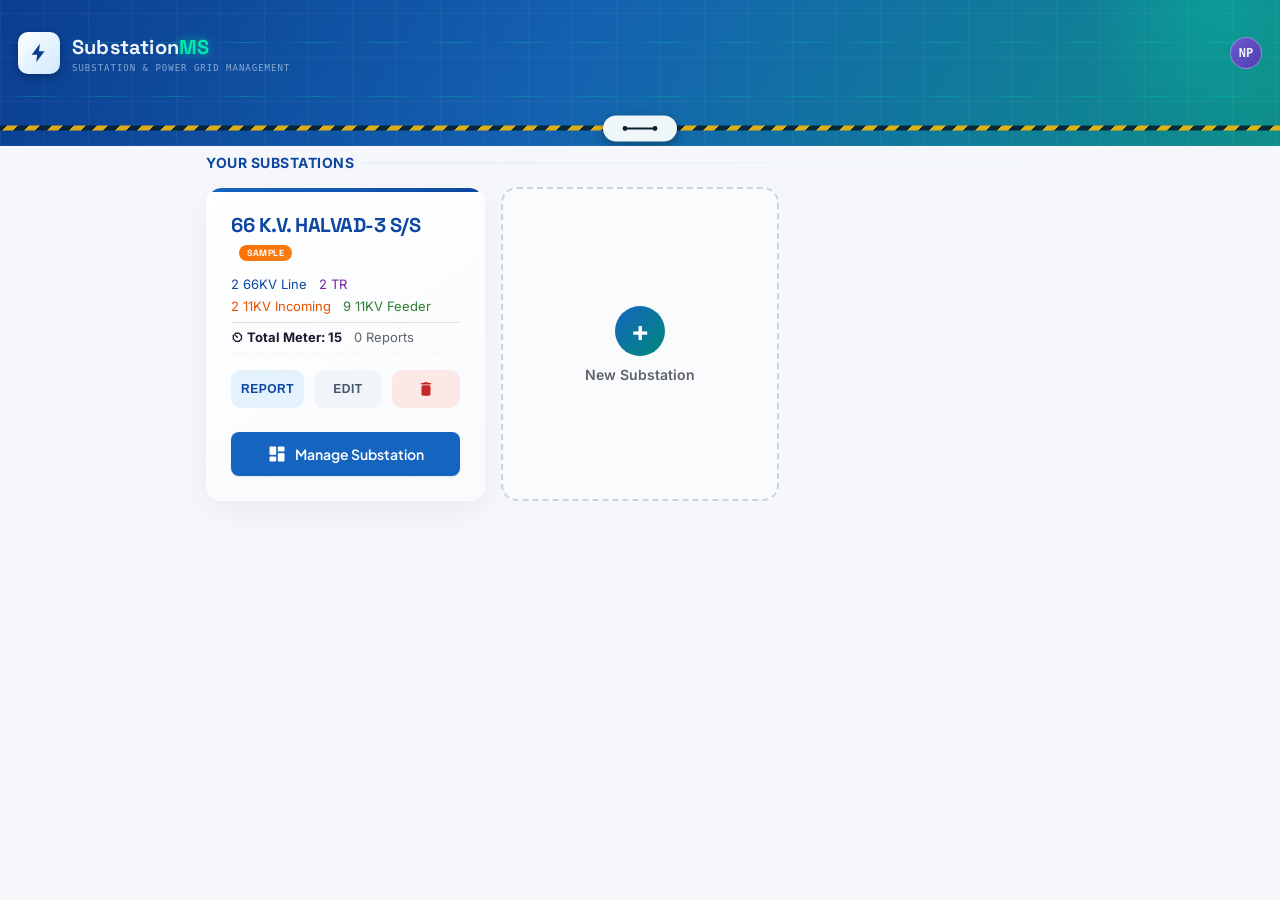
==== commit f77196e0: "feat: Implement custom delete confirmation modal for substations with validation" ====
--- a/index.html
+++ b/index.html
@@ -14,7 +14,7 @@
 <link href="css/base.css?v=6" rel="stylesheet"/>
 <link href="css/forms.css?v=2" rel="stylesheet"/>
 <link href="css/dashboard.css?v=10" rel="stylesheet"/>
-<link href="css/reports.css?v=2" rel="stylesheet"/>
+<link href="css/reports.css?v=5" rel="stylesheet"/>
 <link href="css/maintenance.css" rel="stylesheet"/>
 <link href="css/registers.css?v=4" rel="stylesheet"/>
 <link href="css/assetLifecycle.css" rel="stylesheet"/>
@@ -240,6 +240,42 @@
     </div>
 </div>
 
+<!-- Custom Substation Delete Confirmation Modal -->
+<div class="form-section-overlay" id="deleteSSModal" style="display:none; align-items:center; justify-content:center; padding: 15px; box-sizing: border-box;">
+    <div class="modal-content" style="max-width: 500px; margin: 5% auto; width: 100%; box-sizing: border-box;">
+        <div style="display:flex; align-items:center; gap:12px; margin-bottom:16px;">
+            <div style="width:48px; height:48px; border-radius:50%; background:var(--danger-light); display:flex; align-items:center; justify-content:center; color:var(--danger); flex-shrink:0;">
+                <span class="material-icons-round" style="font-size: 28px;">warning</span>
+            </div>
+            <h3 style="margin:0; font-size:18px; font-weight:800; color:var(--text)">Delete Substation?</h3>
+        </div>
+        
+        <div style="background:#fff5f5; border:1px solid #fed7d7; border-radius:12px; padding:16px; margin-bottom:20px; font-size:13px; color:#c53030; line-height:1.5;">
+            <strong style="display:block; margin-bottom:6px; font-size:14px;">⚠️ WARNING: Permanent Data Loss</strong>
+            This action will permanently delete the substation "<span id="deleteSSNamePlaceholder" style="font-weight:800;"></span>" along with all of its associated records:
+            <ul style="margin:8px 0 0 16px; padding:0; list-style-type:disc;">
+                <li>Monthly Energy Reports & Drafts</li>
+                <li>Feeder & Transformer Configurations</li>
+                <li>Fault, Tripping & Breakdown Registers</li>
+                <li>Maintenance Logs & Event Timeline History</li>
+                <li>Uploaded Documents (DMS)</li>
+            </ul>
+        </div>
+        
+        <div style="margin-bottom:20px;">
+            <label class="form-label" style="font-size:13px; font-weight:700; color:var(--text); margin-bottom:8px; display:block;">
+                To confirm deletion, please type the substation name: <strong id="deleteSSConfirmName" style="color:var(--primary-dark)"></strong>
+            </label>
+            <input type="text" id="deleteSSInput" class="form-input" placeholder="Type substation name here..." autocomplete="off" style="width:100%; box-sizing: border-box;" oninput="validateSSDeleteInput()">
+        </div>
+        
+        <div style="display:flex; justify-content:flex-end; gap:10px;">
+            <button class="btn btn-outline" onclick="closeDeleteSSModal()" style="padding:10px 20px;">Cancel</button>
+            <button class="btn btn-danger" id="btnConfirmDeleteSS" onclick="executeSSDeletion()" style="padding:10px 20px;" disabled>Permanently Delete</button>
+        </div>
+    </div>
+</div>
+
 <!-- Toast -->
 <div class="toast" id="toast"></div>
 <script src="js/pages/pageSubstations.js?v=11"></script><script src="js/pages/pageSettings.js"></script><script src="js/utils.js?v=19"></script>
--- a/css/reports.css
+++ b/css/reports.css
@@ -95,8 +95,34 @@
             display: flex;
             align-items: center;
             gap: 14px;
-            border: 1px solid var(--border-light);
+            border: 2.5px solid transparent;
             box-shadow: var(--shadow-sm);
+            cursor: pointer;
+            transition: all 0.3s cubic-bezier(0.4, 0, 0.2, 1);
+            user-select: none;
+            position: relative;
+        }
+        .mrm-stat-box:hover {
+            transform: translateY(-3px);
+            box-shadow: var(--shadow-md);
+            border-color: var(--primary-light);
+        }
+        .mrm-stat-box.active {
+            border-color: var(--primary);
+            background: #f4f8ff;
+            box-shadow: 0 8px 24px rgba(21, 101, 192, 0.15);
+        }
+        .mrm-stat-box.active::after {
+            content: '';
+            position: absolute;
+            bottom: -8px;
+            left: 50%;
+            transform: translateX(-50%);
+            border-width: 8px 8px 0;
+            border-style: solid;
+            border-color: var(--primary) transparent;
+            display: block;
+            width: 0;
         }
         .mrm-stat-icon {
             width: 42px; height: 42px;
@@ -166,10 +192,9 @@
             box-shadow: 0 0 0 3px rgba(21,101,192,0.1);
         }
 
-        /* Report Cards Grid */
         .mrm-grid {
             display: grid;
-            grid-template-columns: repeat(auto-fill, minmax(300px, 1fr));
+            grid-template-columns: repeat(3, 1fr);
             gap: 18px;
         }
 
@@ -321,9 +346,228 @@
             .mrm-hero-title { font-size: 17px; }
             .mrm-hero-sub { font-size: 12px; }
             .mrm-stats-bar { grid-template-columns: 1fr; gap: 8px; }
-            .mrm-grid { grid-template-columns: 1fr; }
+            .mrm-grid { 
+                grid-template-columns: repeat(2, 1fr); 
+                gap: 10px; 
+            }
             .mrm-create-btn span:last-child { display: none; }
-        }
+            
+            /* Compact Cards for 2-column mobile view */
+            .mrm-card-top {
+                padding: 10px 12px;
+            }
+            .mrm-card-month {
+                font-size: 16px;
+            }
+            .mrm-card-year {
+                font-size: 11px;
+            }
+            .mrm-lock-badge {
+                padding: 3px 6px;
+                font-size: 9px;
+                gap: 3px;
+            }
+            .mrm-lock-badge span.mrm-lock-text {
+                display: none; /* Hide the word 'Locked' on very small screens, show only the lock icon */
+            }
+            .mrm-metric {
+                padding: 8px 10px;
+            }
+            .mrm-metric-label {
+                font-size: 8px;
+                letter-spacing: 0.1px;
+                margin-bottom: 2px;
+            }
+            .mrm-metric-value {
+                font-size: 12px;
+            }
+            .mrm-metric-unit {
+                font-size: 8px;
+            }
+            .mrm-card-date {
+                padding: 6px 10px;
+                font-size: 9px;
+            }
+            .mrm-card-actions {
+                flex-direction: column;
+                gap: 6px;
+                padding: 10px 12px;
+            }
+            .mrm-btn {
+                width: 100%;
+                padding: 7px 6px;
+                font-size: 11px;
+                justify-content: center;
+            }
+            .mrm-stat-box.active::after {
+                display: none;
+            }
+        }
+
+        /* ===== REPORT STATUS BAR ===== */
+        .report-status-bar {
+            background: var(--card);
+            border-radius: var(--radius);
+            box-shadow: var(--shadow-md);
+            padding: 14px 18px;
+            margin-bottom: 18px;
+            display: flex;
+            align-items: center;
+            justify-content: space-between;
+            gap: 12px;
+            flex-wrap: wrap;
+            border: 1px solid var(--border-light);
+        }
+        .rsb-left {
+            display: flex;
+            align-items: center;
+            gap: 10px;
+        }
+        .rsb-label {
+            font-size: 11px;
+            font-weight: 700;
+            color: var(--text-secondary);
+            text-transform: uppercase;
+            letter-spacing: 0.8px;
+        }
+        .rsb-actions {
+            display: flex;
+            gap: 8px;
+            flex-wrap: wrap;
+            align-items: center;
+        }
+        .rsb-step-btn {
+            padding: 8px 18px;
+            border-radius: 8px;
+            border: none;
+            font-size: 12px;
+            font-weight: 700;
+            cursor: pointer;
+            display: flex;
+            align-items: center;
+            gap: 6px;
+            transition: all 0.2s ease;
+            font-family: 'Inter', sans-serif;
+        }
+        .rsb-step-btn .material-icons-round { font-size: 15px; }
+        .rsb-btn-submit   { background: #e3f2fd; color: #1565c0; }
+        .rsb-btn-submit:hover   { background: #1565c0; color: #fff; }
+        .rsb-btn-approve  { background: #e8f5e9; color: #2e7d32; }
+        .rsb-btn-approve:hover  { background: #2e7d32; color: #fff; }
+        .rsb-btn-reject   { background: #fce4ec; color: #c62828; }
+        .rsb-btn-reject:hover   { background: #c62828; color: #fff; }
+        .rsb-btn-lock     { background: #ede7f6; color: #6a1b9a; }
+        .rsb-btn-lock:hover     { background: #6a1b9a; color: #fff; }
+        .rsb-btn-unlock   { background: #fff8e1; color: #e65100; }
+        .rsb-btn-unlock:hover   { background: #e65100; color: #fff; }
+        .rsb-btn-archive  { background: #f3f4f6; color: #374151; }
+        .rsb-btn-archive:hover  { background: #374151; color: #fff; }
+
+        /* Status flow strip */
+        .rsb-flow {
+            display: flex;
+            align-items: center;
+            gap: 0;
+            flex-shrink: 0;
+        }
+        .rsb-flow-step {
+            font-size: 11px;
+            font-weight: 600;
+            color: var(--text-secondary);
+            padding: 4px 10px;
+            border-radius: 20px;
+        }
+        .rsb-flow-step.active {
+            background: var(--primary-light);
+            color: var(--primary-dark);
+            font-weight: 800;
+        }
+        .rsb-flow-step.done {
+            color: var(--success);
+        }
+        .rsb-flow-arrow {
+            font-size: 13px;
+            color: var(--border);
+            margin: 0 2px;
+        }
+
+        /* ===== MRM IN-PROGRESS LIST ===== */
+        .mrm-inprogress-section {
+            margin-bottom: 28px;
+        }
+        .mrm-section-header {
+            display: flex;
+            align-items: center;
+            gap: 8px;
+            font-size: 14px;
+            font-weight: 700;
+            color: var(--text);
+            margin-bottom: 12px;
+            padding-bottom: 10px;
+            border-bottom: 2px solid var(--border-light);
+        }
+        .mrm-section-header .material-icons-round { font-size: 18px; color: var(--primary); }
+        .mrm-section-count {
+            background: var(--primary-light);
+            color: var(--primary-dark);
+            border-radius: 20px;
+            padding: 2px 10px;
+            font-size: 12px;
+            font-weight: 700;
+        }
+        .mrm-ip-list {
+            display: flex;
+            flex-direction: column;
+            gap: 8px;
+        }
+        .mrm-ip-row {
+            background: #fff;
+            border: 1px solid var(--border-light);
+            border-radius: 12px;
+            padding: 12px 16px;
+            display: flex;
+            align-items: center;
+            justify-content: space-between;
+            gap: 12px;
+            box-shadow: var(--shadow-sm);
+            transition: all 0.2s ease;
+            flex-wrap: wrap;
+        }
+        .mrm-ip-row:hover {
+            border-color: var(--primary);
+            box-shadow: 0 4px 16px rgba(21,101,192,0.1);
+        }
+        .mrm-ip-left {
+            display: flex;
+            align-items: center;
+            gap: 12px;
+        }
+        .mrm-ip-month {
+            font-size: 16px;
+            font-weight: 800;
+            color: var(--text);
+            min-width: 80px;
+        }
+        .mrm-ip-actions { display: flex; gap: 8px; }
+        .mrm-ip-btn {
+            padding: 7px 14px;
+            border-radius: 8px;
+            border: none;
+            font-size: 12px;
+            font-weight: 700;
+            cursor: pointer;
+            display: flex;
+            align-items: center;
+            gap: 5px;
+            transition: all 0.2s ease;
+            font-family: 'Inter', sans-serif;
+        }
+        .mrm-ip-btn .material-icons-round { font-size: 15px; }
+        .mrm-ip-open { background: var(--primary-light); color: var(--primary-dark); }
+        .mrm-ip-open:hover { background: var(--primary); color: #fff; }
+
+        /* ===== LOCKED ARCHIVE SECTION HEADER ===== */
+        .mrm-locked-section { }
 
         /* ===== REPORT TABLE ===== */
         .report-card {
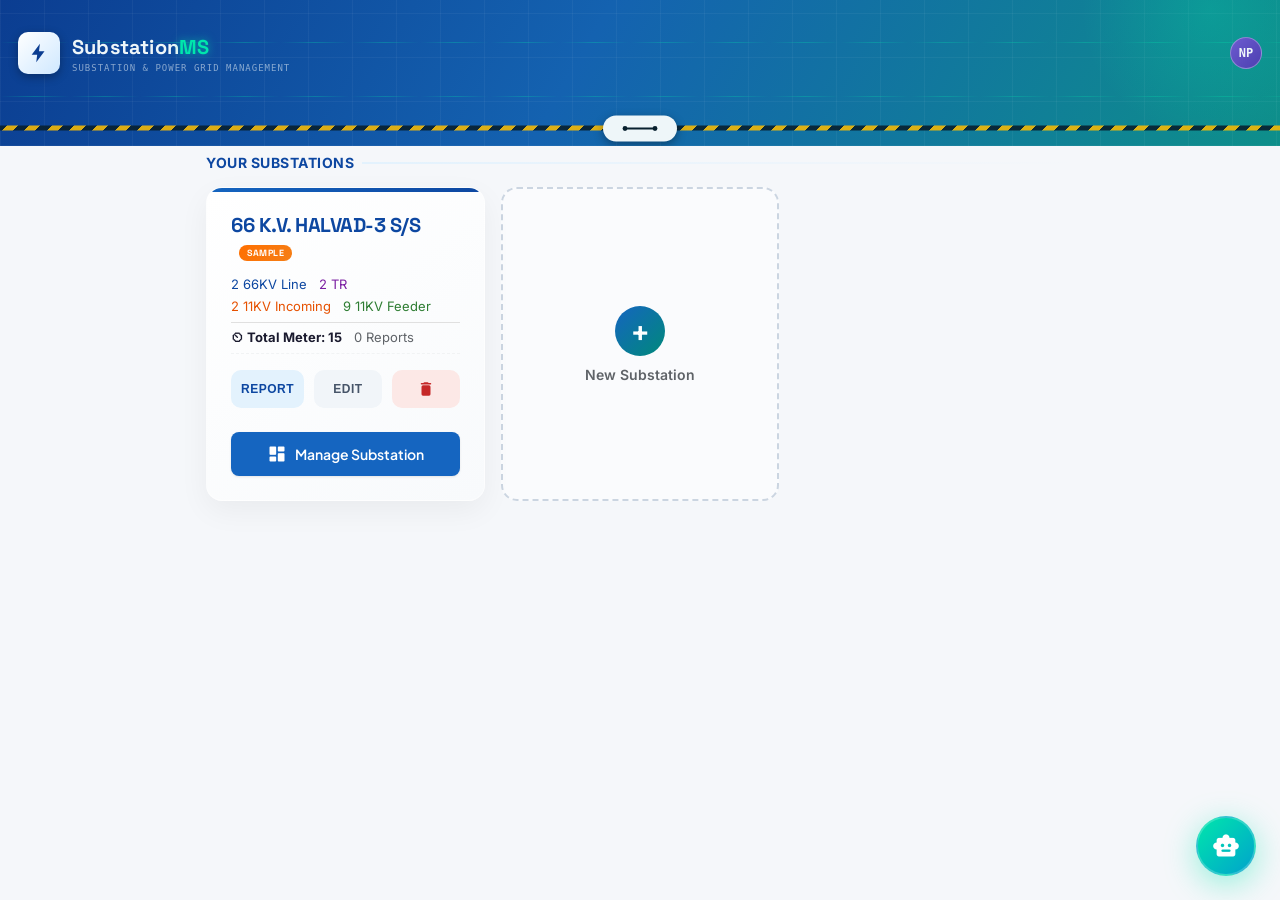
==== commit 9a5b60b0: "feat: add Substation AI Assistant module with chat functionality and bilingual support" ====
--- a/index.html
+++ b/index.html
@@ -19,6 +19,7 @@
 <link href="css/registers.css?v=4" rel="stylesheet"/>
 <link href="css/assetLifecycle.css" rel="stylesheet"/>
 <link href="css/responsive.css" rel="stylesheet"/>
+<link href="css/substation-ai.css" rel="stylesheet"/>
 
 </head>
 <body>
@@ -35,17 +36,19 @@
     <button class="header-back" id="headerBack" onclick="navigateTo('dashboard')" style="display:none; flex-shrink:0; align-items:center; justify-content:center; width: 36px; height: 36px; border-radius: 8px; border: none; background: rgba(255,255,255,0.1); color: #fff; cursor: pointer; font-size: 20px; transition: background 0.2s;">
         <span class="material-icons-round" style="font-size: 20px;">arrow_back</span>
     </button>
-    <div class="sh-mark">
-      <svg viewBox="0 0 24 24" fill="none">
-        <path d="M13 2L4 14h6l-1 8 9-12h-6l1-8z" fill="#0b3d91" />
-      </svg>
-      <span class="sh-mark-ring"></span>
-    </div>
-    <div class="sh-id">
-      <span class="sh-name">Substation<span style="color: #00e6ac; font-weight: 900; text-shadow: 0 0 8px rgba(0,230,172,0.6);">MS</span></span>
-      <span class="sh-tagline">SUBSTATION &amp; POWER GRID MANAGEMENT</span>
-      <span id="headerTitle" style="display:none;"></span>
-      <span id="headerSubtitle" style="display:none;"></span>
+    <div class="sh-logo-group" onclick="navigateTo('dashboard')" style="display:flex; align-items:center; gap: 12px; cursor:pointer; flex: 1; min-width: 0; user-select: none;">
+      <div class="sh-mark">
+        <svg viewBox="0 0 24 24" fill="none">
+          <path d="M13 2L4 14h6l-1 8 9-12h-6l1-8z" fill="#0b3d91" />
+        </svg>
+        <span class="sh-mark-ring"></span>
+      </div>
+      <div class="sh-id">
+        <span class="sh-name">Substation<span style="color: #00e6ac; font-weight: 900; text-shadow: 0 0 8px rgba(0,230,172,0.6);">MS</span></span>
+        <span class="sh-tagline">SUBSTATION &amp; POWER GRID MANAGEMENT</span>
+        <span id="headerTitle" style="display:none;"></span>
+        <span id="headerSubtitle" style="display:none;"></span>
+      </div>
     </div>
     <div class="sh-user">NP</div>
   </div>
@@ -287,6 +290,7 @@
 <script src="js/pages/assetLifecycle.js"></script>
 <script src="js/maintenance.js"></script>
 <script src="js/app.js?v=3"></script>
+<script src="js/aiAssistant.js"></script>
 
 </body>
 </html>
--- a/css/substation-ai.css
+++ b/css/substation-ai.css
@@ -0,0 +1,490 @@
+/* ===== SUBSTATION AI CHATBOT WIDGET STYLES ===== */
+
+/* Floating Chat Toggle Button */
+.sh-ai-widget-toggle {
+    position: fixed;
+    bottom: 24px;
+    right: 24px;
+    width: 60px;
+    height: 60px;
+    border-radius: 50%;
+    background: linear-gradient(135deg, #00e6ac 0%, #00a3cc 100%);
+    box-shadow: 0 8px 32px rgba(0, 230, 172, 0.4);
+    display: flex;
+    align-items: center;
+    justify-content: center;
+    color: #ffffff;
+    cursor: pointer;
+    z-index: 10000;
+    transition: all 0.3s cubic-bezier(0.4, 0, 0.2, 1);
+    border: 2px solid rgba(255, 255, 255, 0.2);
+}
+
+.sh-ai-widget-toggle:hover {
+    transform: scale(1.1) translateY(-4px);
+    box-shadow: 0 12px 40px rgba(0, 230, 172, 0.6);
+}
+
+.sh-ai-widget-toggle span {
+    font-size: 28px;
+    animation: sh-float 3s ease-in-out infinite;
+}
+
+/* Pulsing effect around button */
+.sh-ai-widget-toggle::before {
+    content: '';
+    position: absolute;
+    top: -4px;
+    left: -4px;
+    right: -4px;
+    bottom: -4px;
+    border-radius: 50%;
+    border: 2px solid #00e6ac;
+    opacity: 0;
+    animation: sh-pulse 2s cubic-bezier(0.24, 0, 0.38, 1) infinite;
+}
+
+@keyframes sh-pulse {
+    0% {
+        transform: scale(0.95);
+        opacity: 0.8;
+    }
+    50% {
+        opacity: 0.3;
+    }
+    100% {
+        transform: scale(1.2);
+        opacity: 0;
+    }
+}
+
+@keyframes sh-float {
+    0%, 100% { transform: translateY(0); }
+    50% { transform: translateY(-3px); }
+}
+
+/* Chat Assistant Panel */
+.sh-ai-panel {
+    position: fixed;
+    bottom: 96px;
+    right: 24px;
+    width: 380px;
+    height: 540px;
+    max-height: calc(100vh - 120px);
+    background: rgba(255, 255, 255, 0.95);
+    backdrop-filter: blur(10px);
+    -webkit-backdrop-filter: blur(10px);
+    border: 1px solid rgba(255, 255, 255, 0.6);
+    border-radius: 18px;
+    box-shadow: 0 12px 50px rgba(0, 0, 0, 0.15);
+    display: flex;
+    flex-direction: column;
+    z-index: 9999;
+    opacity: 0;
+    transform: translateY(20px) scale(0.95);
+    pointer-events: none;
+    transition: all 0.3s cubic-bezier(0.4, 0, 0.2, 1);
+    overflow: hidden;
+}
+
+.sh-ai-panel.open {
+    opacity: 1;
+    transform: translateY(0) scale(1);
+    pointer-events: all;
+}
+
+.sh-ai-panel.minimized {
+    height: 60px;
+    width: 280px;
+    bottom: 24px;
+    right: 96px;
+}
+
+/* Panel Header */
+.sh-ai-header {
+    background: var(--grad-primary);
+    padding: 16px;
+    color: #ffffff;
+    display: flex;
+    align-items: center;
+    justify-content: space-between;
+    border-bottom: 1px solid rgba(255, 255, 255, 0.1);
+    cursor: pointer;
+}
+
+.sh-ai-brand {
+    display: flex;
+    align-items: center;
+    gap: 10px;
+}
+
+.sh-ai-logo {
+    width: 32px;
+    height: 32px;
+    border-radius: 8px;
+    background: rgba(255, 255, 255, 0.15);
+    display: flex;
+    align-items: center;
+    justify-content: center;
+}
+
+.sh-ai-logo span {
+    font-size: 20px;
+    color: #00e6ac;
+}
+
+.sh-ai-title-wrap {
+    display: flex;
+    flex-direction: column;
+}
+
+.sh-ai-title {
+    font-size: 15px;
+    font-weight: 700;
+    font-family: 'Plus Jakarta Sans', sans-serif;
+    letter-spacing: 0.5px;
+    display: flex;
+    align-items: center;
+    gap: 5px;
+}
+
+.sh-ai-status {
+    font-size: 11px;
+    color: rgba(255, 255, 255, 0.7);
+    display: flex;
+    align-items: center;
+    gap: 4px;
+}
+
+.sh-ai-status-dot {
+    width: 6px;
+    height: 6px;
+    border-radius: 50%;
+    background: #00e6ac;
+    display: inline-block;
+    box-shadow: 0 0 6px #00e6ac;
+}
+
+.sh-ai-actions {
+    display: flex;
+    align-items: center;
+    gap: 6px;
+}
+
+.sh-ai-action-btn {
+    background: transparent;
+    border: none;
+    color: rgba(255, 255, 255, 0.8);
+    width: 28px;
+    height: 28px;
+    border-radius: 50%;
+    display: flex;
+    align-items: center;
+    justify-content: center;
+    cursor: pointer;
+    transition: all 0.2s;
+}
+
+.sh-ai-action-btn:hover {
+    background: rgba(255, 255, 255, 0.15);
+    color: #ffffff;
+}
+
+.sh-ai-action-btn span {
+    font-size: 18px;
+}
+
+/* Chat Messages Container */
+.sh-ai-body {
+    flex: 1;
+    overflow-y: auto;
+    padding: 16px;
+    display: flex;
+    flex-direction: column;
+    gap: 12px;
+    background: #f8fafc;
+}
+
+/* Chat Bubble styles */
+.sh-ai-msg {
+    max-width: 85%;
+    display: flex;
+    flex-direction: column;
+    animation: msg-appear 0.3s cubic-bezier(0.18, 0.89, 0.32, 1.28) forwards;
+}
+
+@keyframes msg-appear {
+    from { opacity: 0; transform: translateY(8px); }
+    to { opacity: 1; transform: translateY(0); }
+}
+
+.sh-ai-msg.user {
+    align-self: flex-end;
+}
+
+.sh-ai-msg.assistant {
+    align-self: flex-start;
+}
+
+.sh-ai-msg-bubble {
+    padding: 10px 14px;
+    border-radius: 14px;
+    font-size: 13.5px;
+    line-height: 1.45;
+    word-break: break-word;
+}
+
+.sh-ai-msg.user .sh-ai-msg-bubble {
+    background: var(--primary);
+    color: #ffffff;
+    border-bottom-right-radius: 2px;
+    box-shadow: 0 4px 10px rgba(21, 101, 192, 0.2);
+}
+
+.sh-ai-msg.assistant .sh-ai-msg-bubble {
+    background: #ffffff;
+    color: var(--text);
+    border: 1px solid var(--border-light);
+    border-bottom-left-radius: 2px;
+    box-shadow: var(--shadow-sm);
+}
+
+.sh-ai-msg-time {
+    font-size: 10px;
+    color: var(--text-secondary);
+    margin-top: 4px;
+    align-self: flex-end;
+}
+
+.sh-ai-msg.assistant .sh-ai-msg-time {
+    align-self: flex-start;
+}
+
+/* Suggestions Container */
+.sh-ai-suggestions-container {
+    padding: 8px 16px;
+    background: #f8fafc;
+    border-top: 1px solid var(--border-light);
+}
+
+.sh-ai-suggestions-title {
+    font-size: 11px;
+    font-weight: 700;
+    color: var(--text-secondary);
+    margin-bottom: 6px;
+    text-transform: uppercase;
+    letter-spacing: 0.5px;
+}
+
+.sh-ai-suggestions-wrap {
+    display: flex;
+    flex-wrap: wrap;
+    gap: 8px;
+    max-height: 85px;
+    overflow-y: auto;
+}
+
+.sh-ai-chip {
+    background: #ffffff;
+    border: 1px solid rgba(21, 101, 192, 0.25);
+    color: var(--primary);
+    padding: 6px 12px;
+    border-radius: 20px;
+    font-size: 12px;
+    cursor: pointer;
+    transition: all 0.2s;
+    font-weight: 500;
+    box-shadow: var(--shadow-sm);
+    display: flex;
+    align-items: center;
+    gap: 4px;
+}
+
+.sh-ai-chip:hover {
+    background: var(--primary-light);
+    transform: translateY(-1px);
+    box-shadow: 0 3px 6px rgba(21, 101, 192, 0.1);
+}
+
+/* Chat Input Footer */
+.sh-ai-footer {
+    padding: 12px 16px;
+    background: #ffffff;
+    border-top: 1px solid var(--border-light);
+    display: flex;
+    align-items: center;
+    gap: 10px;
+}
+
+.sh-ai-input-wrap {
+    flex: 1;
+    position: relative;
+}
+
+.sh-ai-input {
+    width: 100%;
+    border: 1px solid var(--border);
+    border-radius: 20px;
+    padding: 10px 16px;
+    font-size: 13.5px;
+    outline: none;
+    box-sizing: border-box;
+    transition: border-color 0.2s;
+    background: #f8fafc;
+}
+
+.sh-ai-input:focus {
+    border-color: var(--primary);
+    background: #ffffff;
+}
+
+.sh-ai-send-btn {
+    background: var(--grad-primary);
+    color: #ffffff;
+    border: none;
+    width: 38px;
+    height: 38px;
+    border-radius: 50%;
+    display: flex;
+    align-items: center;
+    justify-content: center;
+    cursor: pointer;
+    box-shadow: var(--shadow-sm);
+    transition: all 0.2s;
+    flex-shrink: 0;
+}
+
+.sh-ai-send-btn:hover {
+    transform: scale(1.05);
+    box-shadow: 0 4px 10px rgba(21, 101, 192, 0.3);
+}
+
+.sh-ai-send-btn span {
+    font-size: 18px;
+}
+
+/* Loading/Typing animation bubble */
+.sh-ai-typing {
+    display: flex;
+    align-items: center;
+    gap: 4px;
+    padding: 6px 12px !important;
+}
+
+.sh-ai-dot {
+    width: 6px;
+    height: 6px;
+    border-radius: 50%;
+    background: var(--text-secondary);
+    opacity: 0.5;
+    animation: sh-dot-blink 1.4s infinite both;
+}
+
+.sh-ai-dot:nth-child(2) { animation-delay: 0.2s; }
+.sh-ai-dot:nth-child(3) { animation-delay: 0.4s; }
+
+@keyframes sh-dot-blink {
+    0%, 100% { opacity: 0.2; transform: scale(1); }
+    50% { opacity: 1; transform: scale(1.2); }
+}
+
+/* UI Settings Form Styles */
+.ai-settings-group {
+    background: var(--border-light);
+    border-radius: 12px;
+    padding: 16px;
+    margin-top: 16px;
+    margin-bottom: 16px;
+    border: 1px solid var(--border);
+    text-align: left;
+}
+
+.ai-settings-title {
+    font-size: 14px;
+    font-weight: 700;
+    color: var(--primary-dark);
+    margin-bottom: 12px;
+    display: flex;
+    align-items: center;
+    gap: 6px;
+}
+
+.ai-settings-flex {
+    display: flex;
+    align-items: center;
+    justify-content: space-between;
+    gap: 16px;
+    margin-bottom: 12px;
+}
+
+.ai-toggle-switch {
+    position: relative;
+    display: inline-block;
+    width: 48px;
+    height: 24px;
+    flex-shrink: 0;
+}
+
+.ai-toggle-switch input {
+    opacity: 0;
+    width: 0;
+    height: 0;
+}
+
+.ai-toggle-slider {
+    position: absolute;
+    cursor: pointer;
+    top: 0;
+    left: 0;
+    right: 0;
+    bottom: 0;
+    background-color: var(--on-surface-tertiary);
+    transition: .4s;
+    border-radius: 24px;
+}
+
+.ai-toggle-slider:before {
+    position: absolute;
+    content: "";
+    height: 18px;
+    width: 18px;
+    left: 3px;
+    bottom: 3px;
+    background-color: white;
+    transition: .4s;
+    border-radius: 50%;
+}
+
+input:checked + .ai-toggle-slider {
+    background-color: var(--accent);
+}
+
+input:checked + .ai-toggle-slider:before {
+    transform: translateX(24px);
+}
+
+/* Responsive Media Queries for Chat Widget */
+@media (max-width: 480px) {
+    .sh-ai-panel {
+        width: calc(100% - 32px);
+        height: calc(100% - 100px);
+        bottom: 80px;
+        right: 16px;
+        left: 16px;
+    }
+    
+    .sh-ai-panel.minimized {
+        width: 150px;
+        height: 50px;
+        bottom: 16px;
+        right: 80px;
+        left: auto;
+    }
+    
+    .sh-ai-widget-toggle {
+        bottom: 16px;
+        right: 16px;
+        width: 50px;
+        height: 50px;
+    }
+}
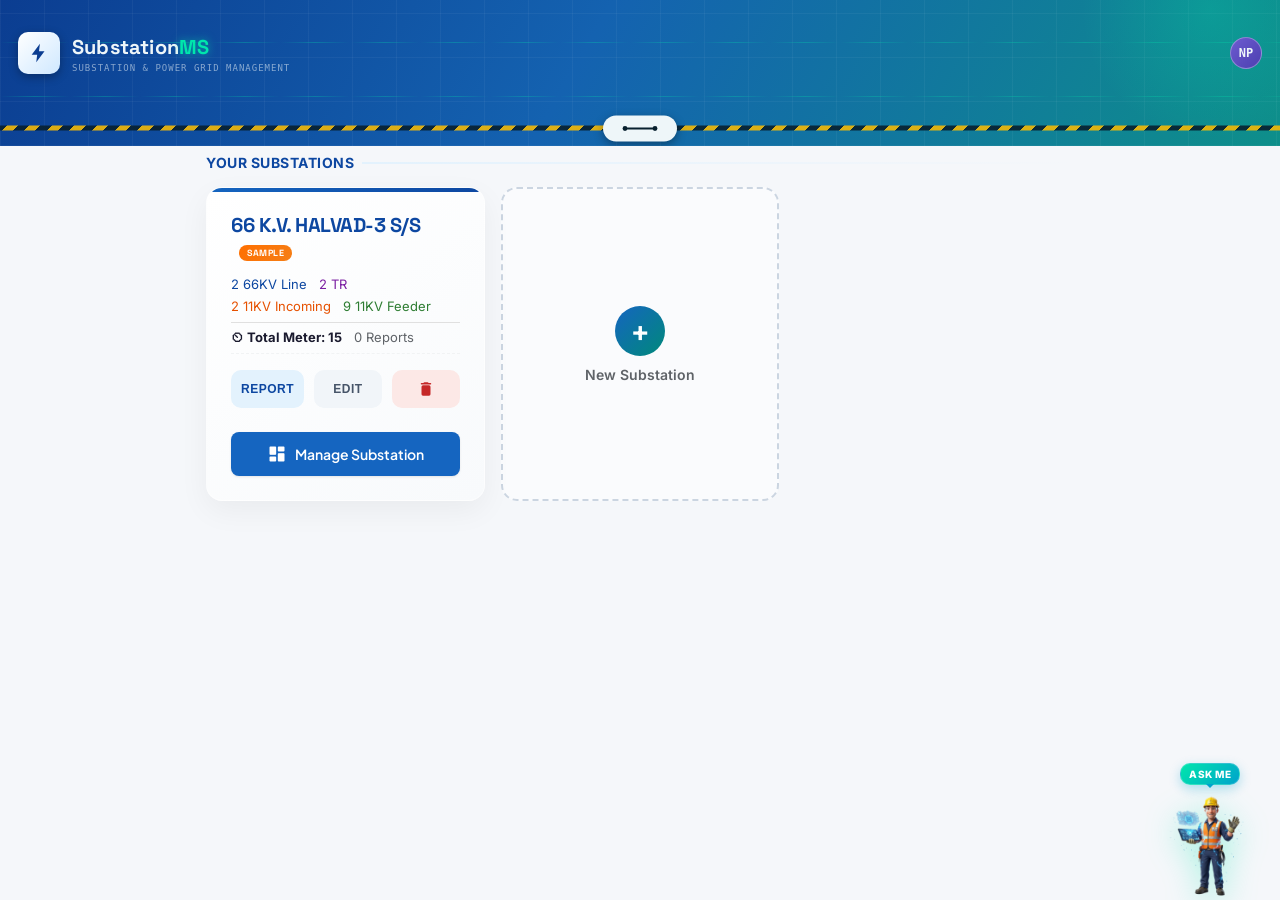
==== commit a54c875b: "Refactor code structure for improved readability and maintainability" ====
--- a/index.html
+++ b/index.html
@@ -20,6 +20,7 @@
 <link href="css/assetLifecycle.css" rel="stylesheet"/>
 <link href="css/responsive.css" rel="stylesheet"/>
 <link href="css/substation-ai.css" rel="stylesheet"/>
+<link href="css/database.css" rel="stylesheet"/>
 
 </head>
 <body>
@@ -281,6 +282,8 @@
 
 <!-- Toast -->
 <div class="toast" id="toast"></div>
+<script src="https://cdn.jsdelivr.net/npm/@supabase/supabase-js@2"></script>
+<script src="js/database.js"></script>
 <script src="js/pages/pageSubstations.js?v=11"></script><script src="js/pages/pageSettings.js"></script><script src="js/utils.js?v=19"></script>
 <script src="js/dashboard.js"></script>
 <script src="js/setup.js"></script>
--- a/css/substation-ai.css
+++ b/css/substation-ai.css
@@ -1,61 +1,82 @@
 /* ===== SUBSTATION AI CHATBOT WIDGET STYLES ===== */
 
-/* Floating Chat Toggle Button */
+/* Floating Chat Toggle Button (Standing Character Mascot) */
 .sh-ai-widget-toggle {
     position: fixed;
-    bottom: 24px;
-    right: 24px;
-    width: 60px;
-    height: 60px;
-    border-radius: 50%;
-    background: linear-gradient(135deg, #00e6ac 0%, #00a3cc 100%);
-    box-shadow: 0 8px 32px rgba(0, 230, 172, 0.4);
-    display: flex;
-    align-items: center;
-    justify-content: center;
-    color: #ffffff;
+    bottom: -2px;
+    right: 15px;
+    width: 110px;
+    height: 140px;
+    display: flex;
+    flex-direction: column;
+    align-items: center;
+    justify-content: flex-end;
     cursor: pointer;
     z-index: 10000;
     transition: all 0.3s cubic-bezier(0.4, 0, 0.2, 1);
-    border: 2px solid rgba(255, 255, 255, 0.2);
-}
-
-.sh-ai-widget-toggle:hover {
-    transform: scale(1.1) translateY(-4px);
-    box-shadow: 0 12px 40px rgba(0, 230, 172, 0.6);
-}
-
-.sh-ai-widget-toggle span {
-    font-size: 28px;
-    animation: sh-float 3s ease-in-out infinite;
-}
-
-/* Pulsing effect around button */
-.sh-ai-widget-toggle::before {
+    background: transparent;
+    border: none;
+    overflow: visible;
+}
+
+.sh-ai-avatar-img {
+    width: 110px;
+    height: 115px;
+    object-fit: contain;
+    transition: all 0.3s ease;
+    filter: drop-shadow(0 8px 16px rgba(0, 230, 172, 0.35));
+    animation: sh-mascot-idle 4s ease-in-out infinite;
+}
+
+.sh-ai-widget-toggle:hover .sh-ai-avatar-img {
+    animation: none;
+    transform: scale(1.08) translateY(-6px);
+    filter: drop-shadow(0 12px 24px rgba(0, 230, 172, 0.55));
+}
+
+@keyframes sh-mascot-idle {
+    0%, 100% {
+        transform: translateY(0) scaleY(1);
+        filter: drop-shadow(0 8px 16px rgba(0, 230, 172, 0.35));
+    }
+    50% {
+        transform: translateY(-4px) scaleY(0.97);
+        filter: drop-shadow(0 12px 20px rgba(0, 230, 172, 0.45));
+    }
+}
+
+/* Floating "Ask Me" Badge Speech Bubble */
+.sh-ai-badge {
+    background: linear-gradient(135deg, #00e6ac 0%, #00a3cc 100%);
+    color: #ffffff;
+    font-size: 10px;
+    font-weight: 800;
+    text-transform: uppercase;
+    padding: 4px 8px;
+    border-radius: 10px;
+    box-shadow: 0 4px 12px rgba(0, 163, 204, 0.3);
+    margin-bottom: 2px;
+    white-space: nowrap;
+    position: relative;
+    letter-spacing: 0.5px;
+    animation: sh-badge-bounce 2s infinite ease-in-out;
+    border: 1px solid rgba(255, 255, 255, 0.2);
+}
+
+.sh-ai-badge::after {
     content: '';
     position: absolute;
-    top: -4px;
-    left: -4px;
-    right: -4px;
     bottom: -4px;
-    border-radius: 50%;
-    border: 2px solid #00e6ac;
-    opacity: 0;
-    animation: sh-pulse 2s cubic-bezier(0.24, 0, 0.38, 1) infinite;
-}
-
-@keyframes sh-pulse {
-    0% {
-        transform: scale(0.95);
-        opacity: 0.8;
-    }
-    50% {
-        opacity: 0.3;
-    }
-    100% {
-        transform: scale(1.2);
-        opacity: 0;
-    }
+    left: 50%;
+    transform: translateX(-50%);
+    border-width: 4px 4px 0;
+    border-style: solid;
+    border-color: #00a3cc transparent transparent;
+}
+
+@keyframes sh-badge-bounce {
+    0%, 100% { transform: translateY(0); }
+    50% { transform: translateY(-4px); }
 }
 
 @keyframes sh-float {
@@ -66,11 +87,11 @@
 /* Chat Assistant Panel */
 .sh-ai-panel {
     position: fixed;
-    bottom: 96px;
-    right: 24px;
-    width: 380px;
-    height: 540px;
-    max-height: calc(100vh - 120px);
+    bottom: 84px;
+    right: 20px;
+    width: 350px;
+    height: 480px;
+    max-height: calc(100vh - 100px);
     background: rgba(255, 255, 255, 0.95);
     backdrop-filter: blur(10px);
     -webkit-backdrop-filter: blur(10px);
@@ -262,35 +283,42 @@
 
 /* Suggestions Container */
 .sh-ai-suggestions-container {
-    padding: 8px 16px;
+    padding: 6px 12px;
     background: #f8fafc;
     border-top: 1px solid var(--border-light);
 }
 
 .sh-ai-suggestions-title {
-    font-size: 11px;
+    font-size: 10px;
     font-weight: 700;
     color: var(--text-secondary);
-    margin-bottom: 6px;
+    margin-bottom: 4px;
     text-transform: uppercase;
     letter-spacing: 0.5px;
 }
 
 .sh-ai-suggestions-wrap {
     display: flex;
-    flex-wrap: wrap;
-    gap: 8px;
-    max-height: 85px;
-    overflow-y: auto;
+    flex-wrap: nowrap;
+    gap: 6px;
+    overflow-x: auto;
+    padding-bottom: 2px;
+    -webkit-overflow-scrolling: touch;
+    -ms-overflow-style: none;
+    scrollbar-width: none;
+}
+
+.sh-ai-suggestions-wrap::-webkit-scrollbar {
+    display: none;
 }
 
 .sh-ai-chip {
     background: #ffffff;
-    border: 1px solid rgba(21, 101, 192, 0.25);
+    border: 1px solid rgba(21, 101, 192, 0.2);
     color: var(--primary);
-    padding: 6px 12px;
-    border-radius: 20px;
-    font-size: 12px;
+    padding: 5px 10px;
+    border-radius: 16px;
+    font-size: 11.5px;
     cursor: pointer;
     transition: all 0.2s;
     font-weight: 500;
@@ -298,6 +326,7 @@
     display: flex;
     align-items: center;
     gap: 4px;
+    flex-shrink: 0;
 }
 
 .sh-ai-chip:hover {
@@ -466,13 +495,48 @@
 /* Responsive Media Queries for Chat Widget */
 @media (max-width: 480px) {
     .sh-ai-panel {
-        width: calc(100% - 32px);
-        height: calc(100% - 100px);
-        bottom: 80px;
-        right: 16px;
-        left: 16px;
-    }
-    
+        width: calc(100% - 24px);
+        height: 420px;
+        max-height: calc(100vh - 90px);
+        bottom: 74px;
+        right: 12px;
+        left: 12px;
+    }
+    
+    .sh-ai-body {
+        padding: 10px;
+        gap: 8px;
+    }
+    
+    .sh-ai-msg-bubble {
+        padding: 8px 12px;
+        font-size: 13px;
+    }
+    
+    .sh-ai-suggestions-container {
+        padding: 5px 10px;
+    }
+    
+    .sh-ai-suggestions-title {
+        font-size: 9.5px;
+        margin-bottom: 3px;
+    }
+    
+    .sh-ai-footer {
+        padding: 10px 12px;
+        gap: 8px;
+    }
+    
+    .sh-ai-input {
+        padding: 8px 12px;
+        font-size: 13px;
+    }
+    
+    .sh-ai-send-btn {
+        width: 34px;
+        height: 34px;
+    }
+
     .sh-ai-panel.minimized {
         width: 150px;
         height: 50px;
@@ -482,9 +546,14 @@
     }
     
     .sh-ai-widget-toggle {
-        bottom: 16px;
-        right: 16px;
-        width: 50px;
-        height: 50px;
-    }
-}
+        bottom: -2px;
+        right: 10px;
+        width: 80px;
+        height: 110px;
+    }
+    
+    .sh-ai-avatar-img {
+        width: 80px;
+        height: 85px;
+    }
+}
--- a/css/database.css
+++ b/css/database.css
@@ -0,0 +1,96 @@
+/* ===== DATABASE SYNC STATUS BADGE ===== */
+.sh-db-status {
+    display: flex;
+    align-items: center;
+    gap: 6px;
+    cursor: pointer;
+    padding: 6px 12px;
+    border-radius: 8px;
+    font-size: 12.5px;
+    font-weight: 600;
+    margin-right: 12px;
+    transition: all 0.2s ease;
+    user-select: none;
+}
+
+.sh-db-status.not_configured,
+.sh-db-status.disabled {
+    background: rgba(255, 255, 255, 0.08);
+    color: rgba(255, 255, 255, 0.6);
+}
+
+.sh-db-status.not_configured:hover,
+.sh-db-status.disabled:hover {
+    background: rgba(255, 255, 255, 0.15);
+    color: #fff;
+}
+
+.sh-db-status.connected {
+    background: rgba(0, 230, 172, 0.15);
+    color: #00e6ac;
+    text-shadow: 0 0 8px rgba(0, 230, 172, 0.4);
+}
+
+.sh-db-status.connected:hover {
+    background: rgba(0, 230, 172, 0.25);
+}
+
+.sh-db-status.syncing {
+    background: rgba(242, 183, 5, 0.15);
+    color: #f2b705;
+}
+
+.sh-db-status.error {
+    background: rgba(239, 83, 80, 0.15);
+    color: #ef5350;
+}
+
+.sh-db-status.error:hover {
+    background: rgba(239, 83, 80, 0.25);
+}
+
+/* Spin Animation */
+@keyframes db-spin {
+    from { transform: rotate(0deg); }
+    to { transform: rotate(360deg); }
+}
+
+.sh-db-status .material-icons-round.spin {
+    animation: db-spin 1.2s linear infinite;
+}
+
+/* ===== SETTINGS PANEL DB PANEL ===== */
+.db-sql-box {
+    margin-top: 12px;
+    background: #0f172a;
+    border: 1px solid #334155;
+    border-radius: 8px;
+    padding: 12px;
+    max-height: 180px;
+    overflow-y: auto;
+    font-family: 'Courier New', Courier, monospace;
+    font-size: 12px;
+    color: #94a3b8;
+    white-space: pre-wrap;
+    user-select: text;
+}
+
+.db-copy-btn {
+    display: inline-flex;
+    align-items: center;
+    gap: 6px;
+    background: #334155;
+    color: #fff;
+    border: none;
+    padding: 6px 12px;
+    border-radius: 6px;
+    font-size: 12px;
+    font-weight: 600;
+    cursor: pointer;
+    margin-top: 8px;
+    transition: background 0.2s;
+}
+
+.db-copy-btn:hover {
+    background: #475569;
+}
